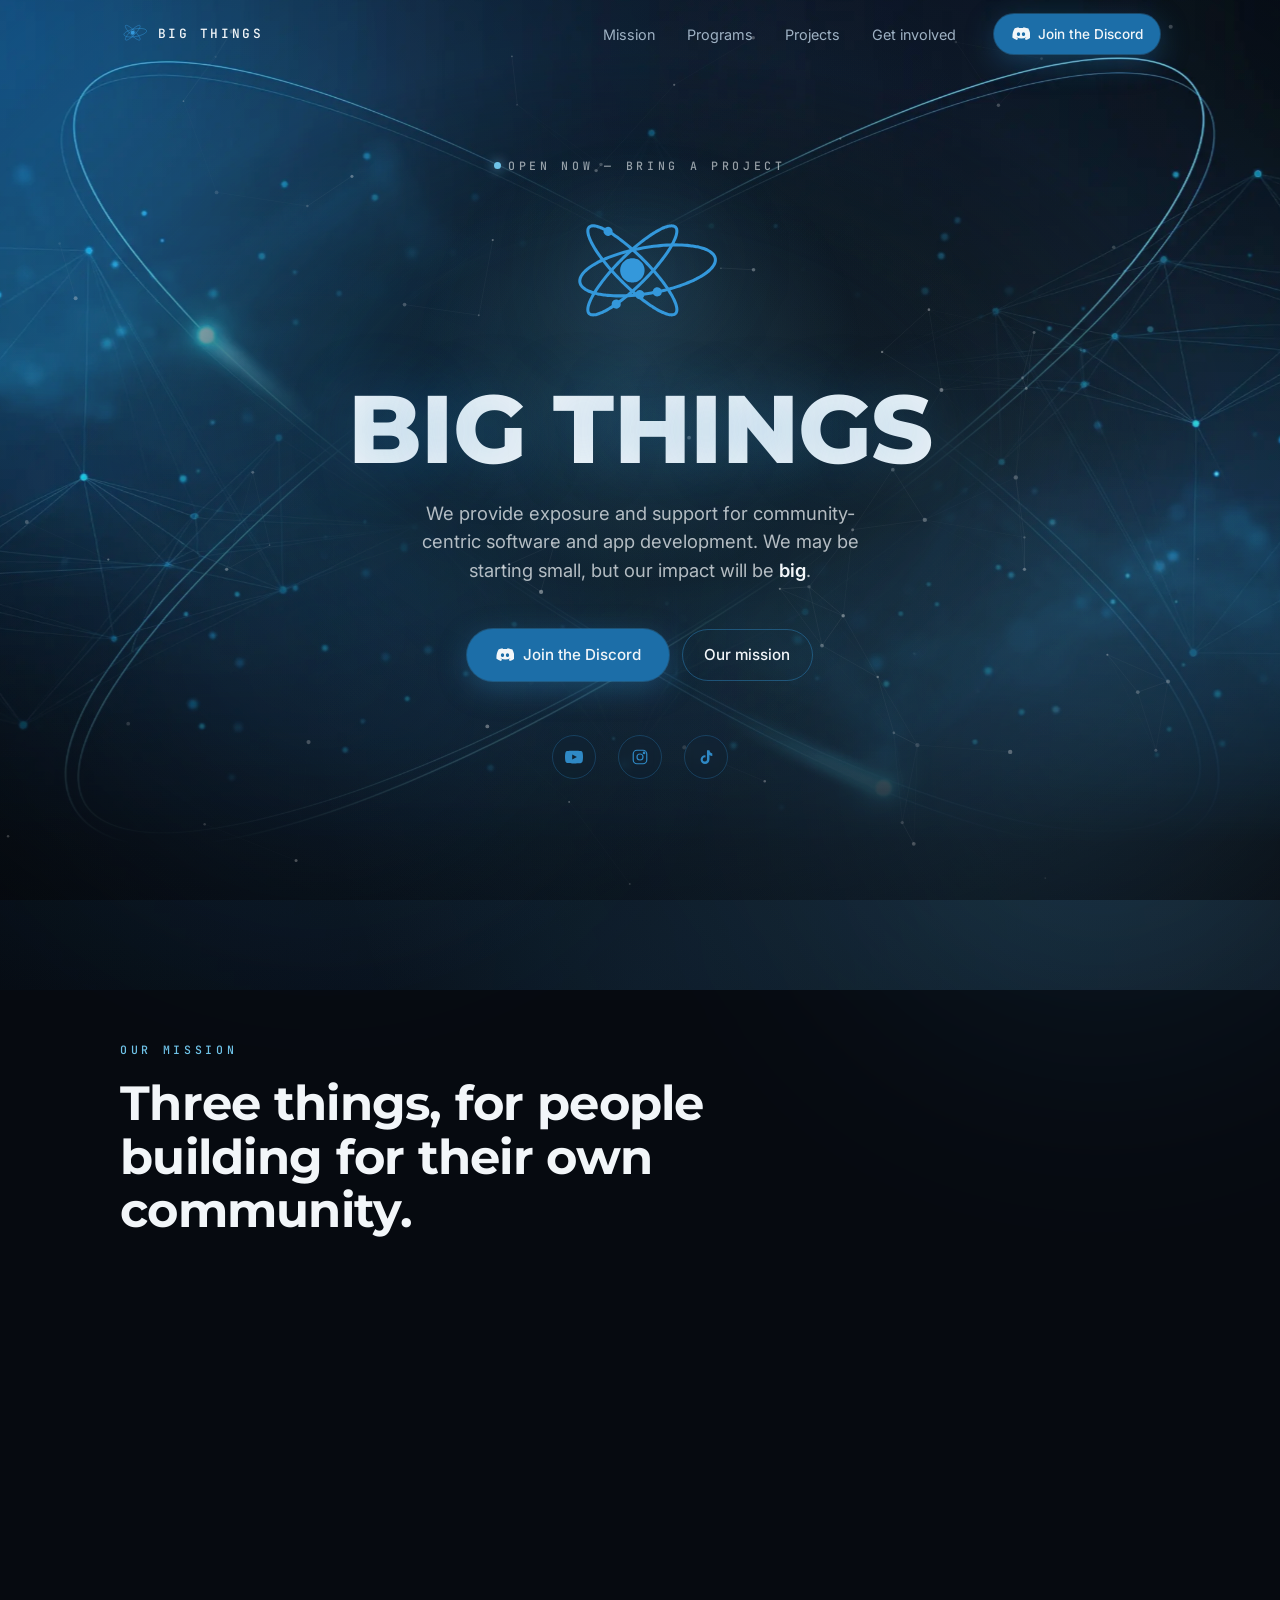
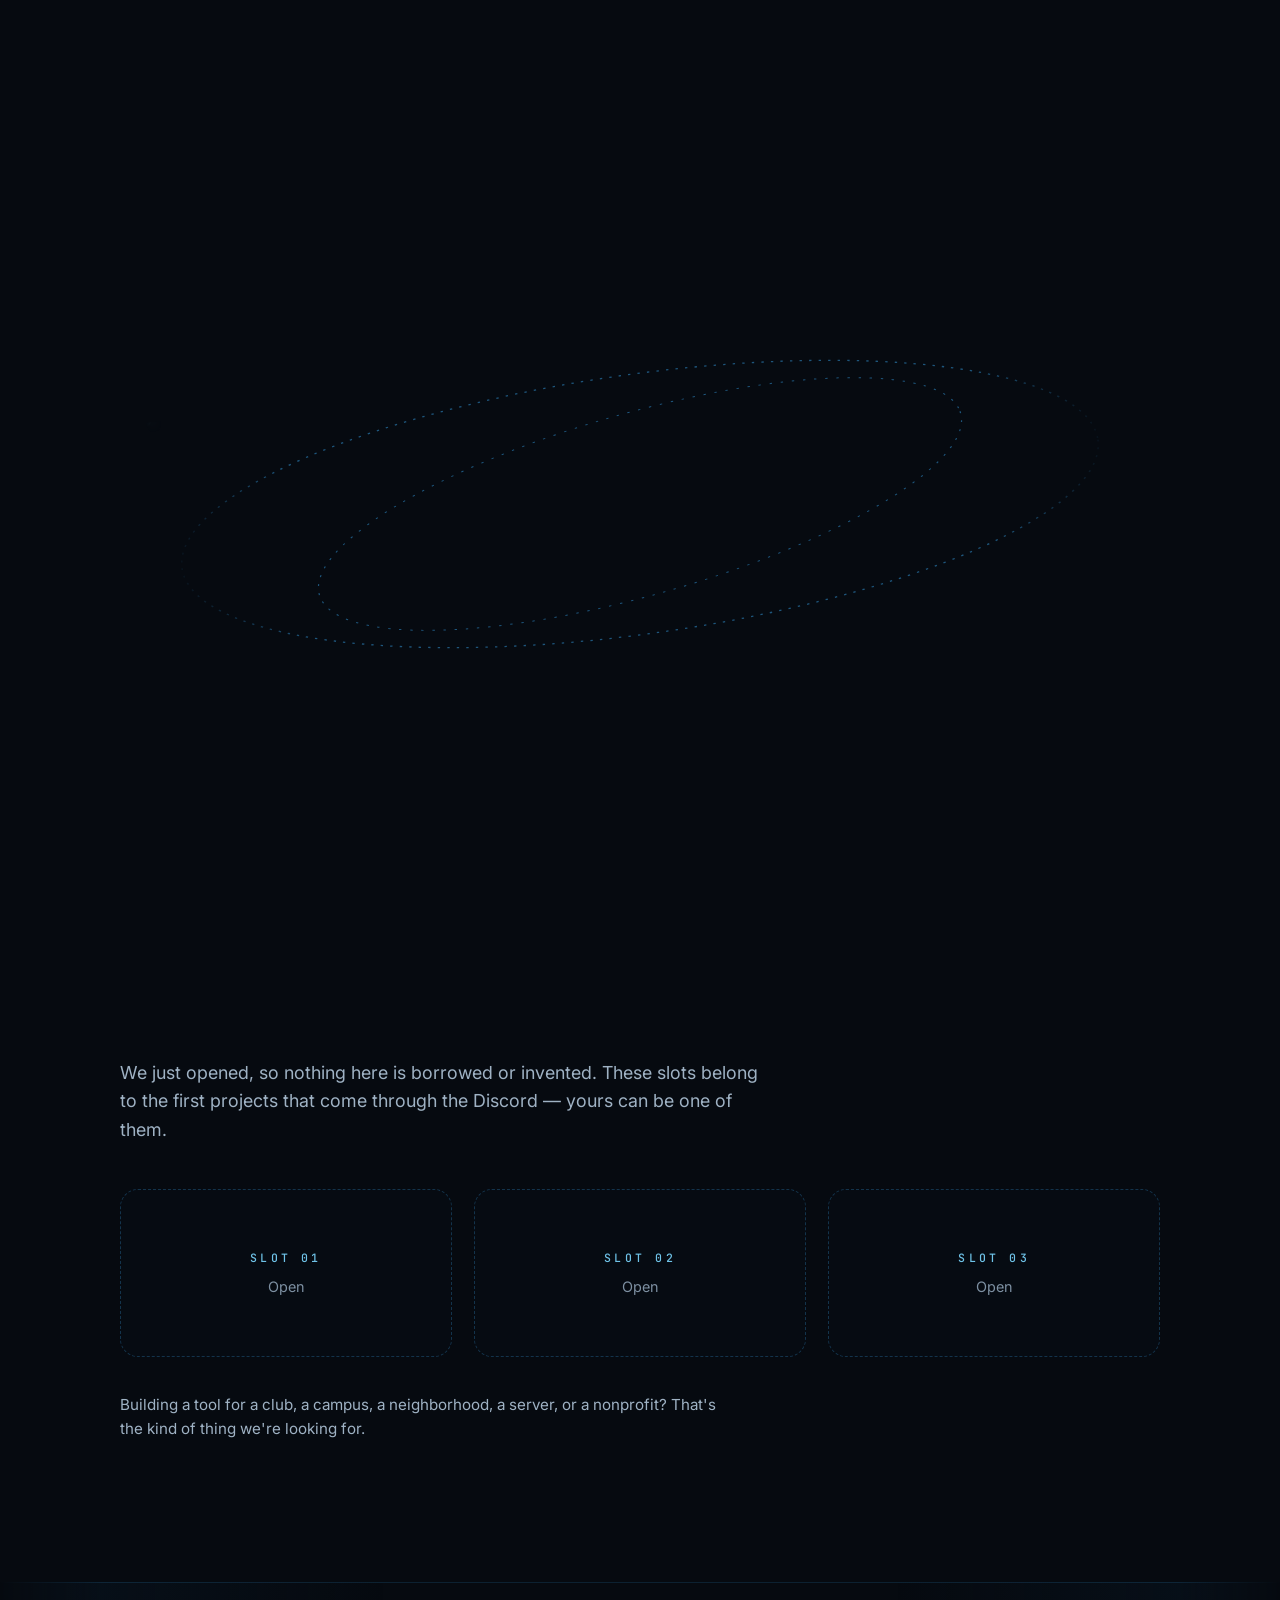
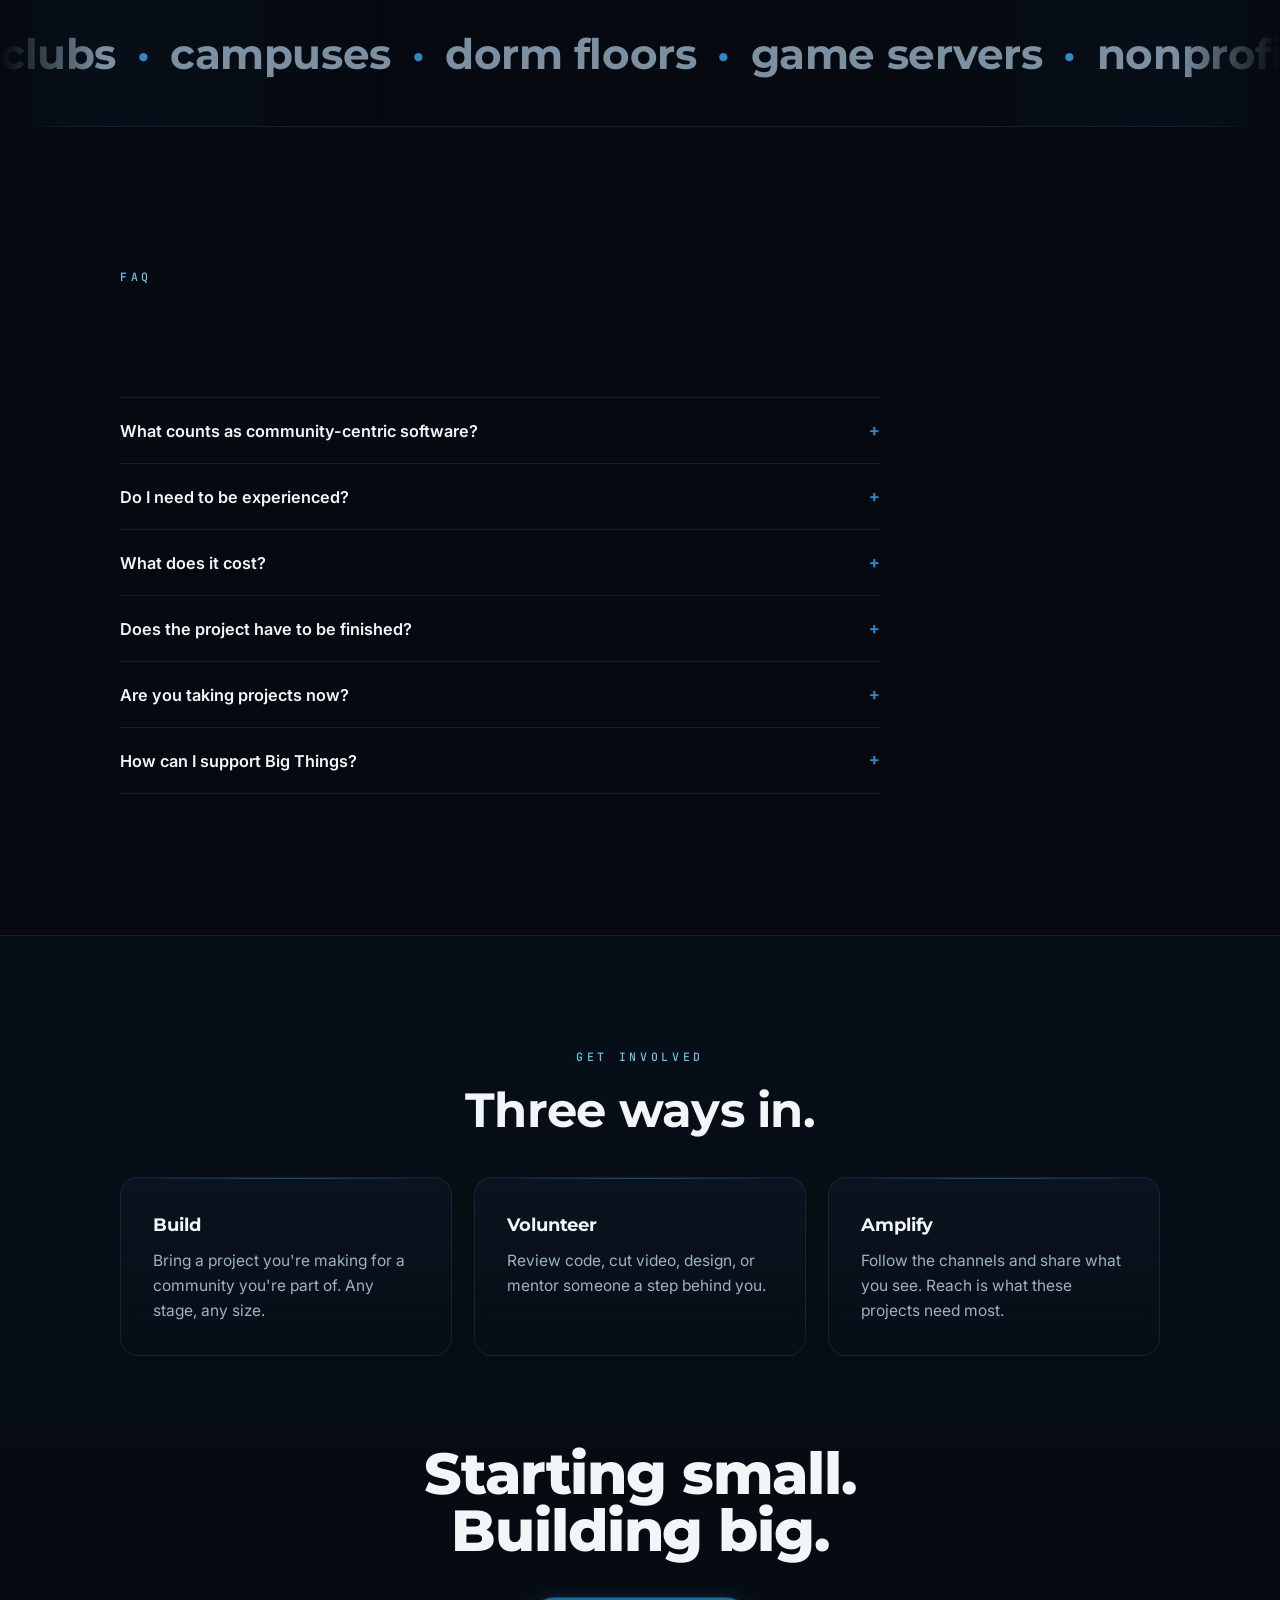
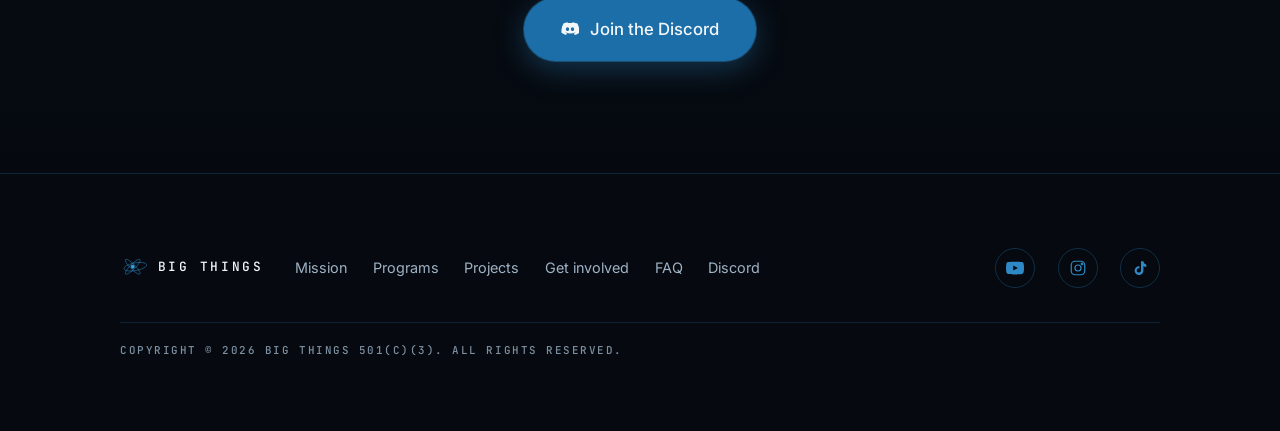
==== index.html @ 03398e72 "Preload the hero plate It is the hero's largest paint and was only discovered once the stylesheet ha" ====
<!DOCTYPE html>
<html lang="en">
<head>
  <meta charset="UTF-8">
  <meta name="viewport" content="width=device-width, initial-scale=1.0">
  <title>Big Things — exposure and support for community-centric software</title>
  <meta name="description" content="Big Things is a nonprofit giving community-centric software and app development the exposure and support it needs. Bring a project, volunteer, or amplify one.">
  <link rel="canonical" href="https://www.bigthingssoftware.org/">
  <meta name="theme-color" content="#060a10">

  <meta property="og:type" content="website">
  <meta property="og:site_name" content="Big Things">
  <meta property="og:url" content="https://www.bigthingssoftware.org/">
  <meta property="og:title" content="Big Things — now open">
  <meta property="og:description" content="Exposure and support for community-centric software and app development. Starting small. Building big.">
  <meta property="og:image" content="https://www.bigthingssoftware.org/images/og.jpg">
  <meta property="og:image:type" content="image/jpeg">
  <meta property="og:image:width" content="1200">
  <meta property="og:image:height" content="630">
  <meta property="og:image:alt" content="Big Things — now open">
  <meta name="twitter:card" content="summary_large_image">
  <meta name="twitter:title" content="Big Things — now open">
  <meta name="twitter:description" content="Exposure and support for community-centric software and app development. Starting small. Building big.">
  <meta name="twitter:image" content="https://www.bigthingssoftware.org/images/og.jpg">

  <link rel="icon" href="images/favicon.svg" type="image/svg+xml">
  <link rel="apple-touch-icon" href="images/apple-touch-icon.png"><!-- iOS ignores SVG here -->
  <link rel="manifest" href="site.webmanifest">

  <!-- the plate is the largest paint in the hero; start it with the stylesheet -->
  <link rel="preload" as="image" href="images/hero-plate.webp" type="image/webp" fetchpriority="high">

  <link rel="preconnect" href="https://fonts.googleapis.com">
  <link rel="preconnect" href="https://fonts.gstatic.com" crossorigin>
  <link href="https://fonts.googleapis.com/css2?family=Montserrat:wght@600;700;800&family=Inter:wght@400;500;600&family=JetBrains+Mono:wght@500&display=swap" rel="stylesheet">
  <link rel="stylesheet" href="styles.css">

  <!-- reveals and the scroll choreography start hidden and are released by
       app.js, so without JS the page has to be handed its resting state -->
  <noscript><style>
    .reveal { opacity: 1 !important; transform: none !important; }
    .card, .step, .slot, .faq details { opacity: 1 !important; transform: none !important; }
    #orbit-draw { stroke-dashoffset: 0; }
  </style></noscript>

  <script type="application/ld+json">
  {
    "@context": "https://schema.org",
    "@type": "NGO",
    "name": "Big Things",
    "url": "https://www.bigthingssoftware.org/",
    "logo": "https://www.bigthingssoftware.org/images/animated-logo.svg",
    "description": "Big Things provides exposure and support for community-centric software and app development.",
    "sameAs": [
      "https://discord.gg/8FXs9WhC8t",
      "https://www.youtube.com/@bigthingssoftware",
      "https://www.instagram.com/bigthingssoftware",
      "https://www.tiktok.com/@bigthingssoftware"
    ]
  }
  </script>
</head>
<body>

<a class="skip" href="#main">Skip to content</a>

<!-- ambient layers: drift wash, three breathing orbs, constellation, vignette -->
<div class="bg-drift" aria-hidden="true"></div>
<div class="orb orb-1" aria-hidden="true"></div>
<div class="orb orb-2" aria-hidden="true"></div>
<div class="orb orb-3" aria-hidden="true"></div>
<canvas class="constellation" id="constellation" aria-hidden="true"></canvas>
<div class="vignette" aria-hidden="true"></div>

<header class="nav" id="nav">
  <div class="nav-inner">
    <a class="brand" href="#top">
      <img class="brand-mark" src="images/logo-static.svg" alt="" width="28" height="28">
      <span class="brand-word">Big Things</span>
    </a>
    <nav class="nav-links" aria-label="Sections">
      <a href="#mission">Mission</a>
      <a href="#programs">Programs</a>
      <a href="#projects">Projects</a>
      <a href="#involved">Get involved</a>
    </nav>
    <a class="btn btn-sm" href="https://discord.gg/8FXs9WhC8t" target="_blank" rel="noopener">
      <svg class="ico" viewBox="0 0 24 24" fill="currentColor" aria-hidden="true"><path d="M20.32 4.37a19.8 19.8 0 0 0-4.9-1.52.07.07 0 0 0-.08.04c-.21.38-.45.87-.61 1.26a18.3 18.3 0 0 0-5.46 0 12.6 12.6 0 0 0-.62-1.26.08.08 0 0 0-.08-.04 19.7 19.7 0 0 0-4.9 1.52.07.07 0 0 0-.03.03C1.02 8.7.32 12.88.66 17.02a.08.08 0 0 0 .03.06 19.9 19.9 0 0 0 5.99 3.03.08.08 0 0 0 .08-.03c.46-.63.87-1.3 1.23-2a.08.08 0 0 0-.04-.11 13.1 13.1 0 0 1-1.87-.9.08.08 0 0 1 0-.13c.13-.1.25-.2.37-.3a.07.07 0 0 1 .08 0c3.93 1.8 8.18 1.8 12.06 0a.07.07 0 0 1 .08.01c.12.1.24.2.37.3a.08.08 0 0 1-.01.13c-.6.35-1.22.65-1.87.9a.08.08 0 0 0-.04.11c.37.7.78 1.36 1.23 2a.08.08 0 0 0 .08.03 19.8 19.8 0 0 0 6-3.03.08.08 0 0 0 .03-.06c.4-4.8-.67-8.95-2.82-12.62a.06.06 0 0 0-.03-.03ZM8.68 14.6c-1.18 0-2.15-1.09-2.15-2.42 0-1.34.95-2.43 2.15-2.43 1.21 0 2.17 1.1 2.15 2.43 0 1.33-.95 2.42-2.15 2.42Zm6.65 0c-1.18 0-2.15-1.09-2.15-2.42 0-1.34.95-2.43 2.15-2.43 1.21 0 2.17 1.1 2.15 2.43 0 1.33-.94 2.42-2.15 2.42Z"/></svg>
      Join the Discord
    </a>
  </div>
</header>

<main id="main" tabindex="-1">

  <!-- HERO -->
  <section class="hero" id="top" data-scroll>
    <p class="eyebrow hero-a"><span class="dot" aria-hidden="true"></span>Open now — bring a project</p>

    <picture>
      <source media="(prefers-reduced-motion: reduce)" srcset="images/logo-static.svg">
      <img class="hero-logo hero-b" src="images/animated-logo.svg" alt="" width="168" height="168">
    </picture>

    <h1 class="hero-title hero-c">BIG THINGS</h1>

    <p class="hero-lede hero-d">
      We provide exposure and support for community-centric software and app development.
      We may be starting small, but our impact will be <b>big</b>.
    </p>

    <div class="hero-cta hero-e">
      <a class="btn" href="https://discord.gg/8FXs9WhC8t" target="_blank" rel="noopener">
        <svg class="ico" viewBox="0 0 24 24" fill="currentColor" aria-hidden="true"><path d="M20.32 4.37a19.8 19.8 0 0 0-4.9-1.52.07.07 0 0 0-.08.04c-.21.38-.45.87-.61 1.26a18.3 18.3 0 0 0-5.46 0 12.6 12.6 0 0 0-.62-1.26.08.08 0 0 0-.08-.04 19.7 19.7 0 0 0-4.9 1.52.07.07 0 0 0-.03.03C1.02 8.7.32 12.88.66 17.02a.08.08 0 0 0 .03.06 19.9 19.9 0 0 0 5.99 3.03.08.08 0 0 0 .08-.03c.46-.63.87-1.3 1.23-2a.08.08 0 0 0-.04-.11 13.1 13.1 0 0 1-1.87-.9.08.08 0 0 1 0-.13c.13-.1.25-.2.37-.3a.07.07 0 0 1 .08 0c3.93 1.8 8.18 1.8 12.06 0a.07.07 0 0 1 .08.01c.12.1.24.2.37.3a.08.08 0 0 1-.01.13c-.6.35-1.22.65-1.87.9a.08.08 0 0 0-.04.11c.37.7.78 1.36 1.23 2a.08.08 0 0 0 .08.03 19.8 19.8 0 0 0 6-3.03.08.08 0 0 0 .03-.06c.4-4.8-.67-8.95-2.82-12.62a.06.06 0 0 0-.03-.03ZM8.68 14.6c-1.18 0-2.15-1.09-2.15-2.42 0-1.34.95-2.43 2.15-2.43 1.21 0 2.17 1.1 2.15 2.43 0 1.33-.95 2.42-2.15 2.42Zm6.65 0c-1.18 0-2.15-1.09-2.15-2.42 0-1.34.95-2.43 2.15-2.43 1.21 0 2.17 1.1 2.15 2.43 0 1.33-.94 2.42-2.15 2.42Z"/></svg>
        Join the Discord
      </a>
      <a class="btn-ghost" href="#mission">Our mission</a>
    </div>

    <ul class="socials hero-f">
      <li><a href="https://www.youtube.com/@bigthingssoftware" target="_blank" rel="noopener" aria-label="YouTube">
        <svg class="ico" viewBox="0 0 24 24" fill="currentColor" aria-hidden="true"><path d="M23.5 6.19a3.02 3.02 0 0 0-2.12-2.14C19.5 3.5 12 3.5 12 3.5s-7.5 0-9.38.55A3.02 3.02 0 0 0 .5 6.19 31.6 31.6 0 0 0 0 12a31.6 31.6 0 0 0 .5 5.81 3.02 3.02 0 0 0 2.12 2.14C4.5 20.5 12 20.5 12 20.5s7.5 0 9.38-.55a3.02 3.02 0 0 0 2.12-2.14A31.6 31.6 0 0 0 24 12a31.6 31.6 0 0 0-.5-5.81ZM9.6 15.4V8.6l6.3 3.4-6.3 3.4Z"/></svg>
      </a></li>
      <li><a href="https://www.instagram.com/bigthingssoftware" target="_blank" rel="noopener" aria-label="Instagram">
        <svg class="ico" viewBox="0 0 24 24" fill="none" stroke="currentColor" stroke-width="1.6" aria-hidden="true"><rect x="3" y="3" width="18" height="18" rx="5"/><circle cx="12" cy="12" r="4"/><circle cx="17.4" cy="6.6" r="1"/></svg>
      </a></li>
      <li><a href="https://www.tiktok.com/@bigthingssoftware" target="_blank" rel="noopener" aria-label="TikTok">
        <svg class="ico" viewBox="0 0 24 24" fill="currentColor" aria-hidden="true"><path d="M16.6 3c.3 2.2 1.7 3.9 3.8 4.4v3.1c-1.4 0-2.7-.4-3.8-1.2v6.1a5.9 5.9 0 1 1-5.9-5.9c.2 0 .4 0 .6.02v3.1a2.8 2.8 0 1 0 2 2.7V3h3.3Z"/></svg>
      </a></li>
    </ul>
  </section>

  <!-- WHAT WE DO -->
  <section class="section" id="mission" data-scroll>
    <div class="wrap">
      <p class="eyebrow reveal">Our mission</p>
      <h2 class="h2 reveal">Three things, for people building for their own community.</h2>

      <div class="cards">
        <article class="card">
          <h3 class="card-title">Exposure</h3>
          <p>We put community projects in front of an audience. Videos, showcases, and posts across our channels — the reach a small team can't buy.</p>
        </article>
        <article class="card">
          <h3 class="card-title">Support</h3>
          <p>Feedback, code review, and help getting unstuck. The parts of shipping that are hardest to do alone.</p>
        </article>
        <article class="card">
          <h3 class="card-title">Community</h3>
          <p>A Discord of people building the same kind of thing at the same stage, in public, where asking a beginner question costs nothing.</p>
        </article>
      </div>
    </div>
  </section>

  <!-- HOW IT WORKS — orbit section, the logo's motif at page scale -->
  <section class="section orbit-section" id="programs" data-scroll>
    <div class="wrap">
      <p class="eyebrow reveal">Programs</p>
      <h2 class="h2 reveal">Bring something you're building. We do the rest.</h2>

      <div class="orbit-wrap">
      <svg class="orbit" viewBox="0 0 1200 460" preserveAspectRatio="none" aria-hidden="true" id="orbit" xmlns:xlink="http://www.w3.org/1999/xlink">
        <ellipse id="orbit-track" cx="600" cy="230" rx="580" ry="200" fill="none" stroke="#2f89c5" stroke-width="2" stroke-dasharray="3 9"/>
        <ellipse id="orbit-draw" cx="600" cy="230" rx="580" ry="200" fill="none" stroke="#6fc3e8" stroke-width="2" pathLength="100"/>
        <ellipse cx="600" cy="230" rx="420" ry="140" fill="none" stroke="#2f89c5" stroke-width="1.5" stroke-dasharray="3 11" opacity=".45" transform="rotate(-10 600 230)"/>
        <circle r="6" fill="#6fc3e8"><animateMotion dur="18s" repeatCount="indefinite" rotate="auto"><mpath href="#orbit-track" xlink:href="#orbit-track"/></animateMotion></circle>
        <circle r="4" fill="#2f89c5"><animateMotion dur="26s" begin="-9s" repeatCount="indefinite" rotate="auto"><mpath href="#orbit-track" xlink:href="#orbit-track"/></animateMotion></circle>
      </svg>

      <ol class="steps">
        <li class="step">
          <span class="step-n">01</span>
          <h3 class="card-title">Join the Discord</h3>
          <p>That's where everything happens. Say what you're working on, or lurk until you're ready.</p>
        </li>
        <li class="step">
          <span class="step-n">02</span>
          <h3 class="card-title">Share the project</h3>
          <p>The repo, the demo, the half-finished thing. Any size, any stage, as long as it's built for a community.</p>
        </li>
        <li class="step">
          <span class="step-n">03</span>
          <h3 class="card-title">We amplify it</h3>
          <p>We feature it across our channels and connect you with people who can help it go further.</p>
        </li>
      </ol>
      </div>
    </div>
  </section>

  <!-- PROJECTS -->
  <section class="section" id="projects" data-scroll>
    <div class="wrap">
      <p class="eyebrow reveal">Projects</p>
      <h2 class="h2 reveal">The showcase is empty on purpose.</h2>
      <p class="lede reveal">We just opened, so nothing here is borrowed or invented. These slots belong to the first projects that come through the Discord — yours can be one of them.</p>

      <div class="cards">
        <article class="slot"><span class="slot-n">Slot 01</span><p>Open</p></article>
        <article class="slot"><span class="slot-n">Slot 02</span><p>Open</p></article>
        <article class="slot"><span class="slot-n">Slot 03</span><p>Open</p></article>
      </div>

      <p class="note reveal">Building a tool for a club, a campus, a neighborhood, a server, or a nonprofit? That's the kind of thing we're looking for.</p>
    </div>
  </section>

  <!-- what "community" means here, on a loop -->
  <div class="marquee" aria-hidden="true">
    <div class="marquee-track">
      <span>clubs<i>·</i>campuses<i>·</i>dorm floors<i>·</i>game servers<i>·</i>nonprofits<i>·</i>libraries<i>·</i>maker spaces<i>·</i>student orgs<i>·</i>neighborhoods<i>·</i>volunteer crews<i>·</i></span>
      <span>clubs<i>·</i>campuses<i>·</i>dorm floors<i>·</i>game servers<i>·</i>nonprofits<i>·</i>libraries<i>·</i>maker spaces<i>·</i>student orgs<i>·</i>neighborhoods<i>·</i>volunteer crews<i>·</i></span>
    </div>
  </div>

  <!-- FAQ -->
  <section class="section" id="faq" data-scroll>
    <div class="wrap">
      <p class="eyebrow reveal">FAQ</p>
      <h2 class="h2 reveal">Questions we get.</h2>

      <div class="faq reveal">
        <details>
          <summary>What counts as community-centric software?</summary>
          <p>Software built for a group of people rather than a market. A tool for a club, a campus, a neighborhood, a game server, a nonprofit. If the users know each other, it counts.</p>
        </details>
        <details>
          <summary>Do I need to be experienced?</summary>
          <p>No. First projects and first-time builders are the point. Bring the thing you're not sure is good enough yet.</p>
        </details>
        <details>
          <summary>What does it cost?</summary>
          <p>Nothing. Big Things is a nonprofit — exposure and support are free to the people we work with.</p>
        </details>
        <details>
          <summary>Does the project have to be finished?</summary>
          <p>No. Work in progress is often the more interesting story, and showing it early is how you find the people who want to help.</p>
        </details>
        <details>
          <summary>Are you taking projects now?</summary>
          <p>Yes. The Discord is open and we're taking projects — bring whatever you're working on, however far along it is.</p>
        </details>
        <details>
          <summary>How can I support Big Things?</summary>
          <p>Join the Discord, share a project, or point someone toward us who's building one. Reach is the thing we're short on, and it's free to give.</p>
        </details>
      </div>
    </div>
  </section>

  <!-- CTA -->
  <section class="cta-band" id="involved" data-scroll>
    <div class="wrap">
      <p class="eyebrow reveal">Get involved</p>
      <h2 class="h2 reveal">Three ways in.</h2>

      <div class="cards">
        <article class="card">
          <h3 class="card-title">Build</h3>
          <p>Bring a project you're making for a community you're part of. Any stage, any size.</p>
        </article>
        <article class="card">
          <h3 class="card-title">Volunteer</h3>
          <p>Review code, cut video, design, or mentor someone a step behind you.</p>
        </article>
        <article class="card">
          <h3 class="card-title">Amplify</h3>
          <p>Follow the channels and share what you see. Reach is what these projects need most.</p>
        </article>
      </div>

      <div class="cta-close reveal">
      <h2 class="cta-title">Starting small.<br>Building big.</h2>
      <a class="btn btn-lg" href="https://discord.gg/8FXs9WhC8t" target="_blank" rel="noopener">
        <svg class="ico" viewBox="0 0 24 24" fill="currentColor" aria-hidden="true"><path d="M20.32 4.37a19.8 19.8 0 0 0-4.9-1.52.07.07 0 0 0-.08.04c-.21.38-.45.87-.61 1.26a18.3 18.3 0 0 0-5.46 0 12.6 12.6 0 0 0-.62-1.26.08.08 0 0 0-.08-.04 19.7 19.7 0 0 0-4.9 1.52.07.07 0 0 0-.03.03C1.02 8.7.32 12.88.66 17.02a.08.08 0 0 0 .03.06 19.9 19.9 0 0 0 5.99 3.03.08.08 0 0 0 .08-.03c.46-.63.87-1.3 1.23-2a.08.08 0 0 0-.04-.11 13.1 13.1 0 0 1-1.87-.9.08.08 0 0 1 0-.13c.13-.1.25-.2.37-.3a.07.07 0 0 1 .08 0c3.93 1.8 8.18 1.8 12.06 0a.07.07 0 0 1 .08.01c.12.1.24.2.37.3a.08.08 0 0 1-.01.13c-.6.35-1.22.65-1.87.9a.08.08 0 0 0-.04.11c.37.7.78 1.36 1.23 2a.08.08 0 0 0 .08.03 19.8 19.8 0 0 0 6-3.03.08.08 0 0 0 .03-.06c.4-4.8-.67-8.95-2.82-12.62a.06.06 0 0 0-.03-.03ZM8.68 14.6c-1.18 0-2.15-1.09-2.15-2.42 0-1.34.95-2.43 2.15-2.43 1.21 0 2.17 1.1 2.15 2.43 0 1.33-.95 2.42-2.15 2.42Zm6.65 0c-1.18 0-2.15-1.09-2.15-2.42 0-1.34.95-2.43 2.15-2.43 1.21 0 2.17 1.1 2.15 2.43 0 1.33-.94 2.42-2.15 2.42Z"/></svg>
        Join the Discord
      </a>
      </div>
    </div>
  </section>

</main>

<footer class="footer">
  <div class="wrap footer-inner">
    <a class="brand" href="#top">
      <img class="brand-mark" src="images/logo-static.svg" alt="" width="24" height="24">
      <span class="brand-word">Big Things</span>
    </a>

    <nav class="footer-links" aria-label="Footer">
      <a href="#mission">Mission</a>
      <a href="#programs">Programs</a>
      <a href="#projects">Projects</a>
      <a href="#involved">Get involved</a>
      <a href="#faq">FAQ</a>
      <a href="https://discord.gg/8FXs9WhC8t" target="_blank" rel="noopener">Discord</a>
    </nav>

    <ul class="socials socials-sm">
      <li><a href="https://www.youtube.com/@bigthingssoftware" target="_blank" rel="noopener" aria-label="YouTube">
        <svg class="ico" viewBox="0 0 24 24" fill="currentColor" aria-hidden="true"><path d="M23.5 6.19a3.02 3.02 0 0 0-2.12-2.14C19.5 3.5 12 3.5 12 3.5s-7.5 0-9.38.55A3.02 3.02 0 0 0 .5 6.19 31.6 31.6 0 0 0 0 12a31.6 31.6 0 0 0 .5 5.81 3.02 3.02 0 0 0 2.12 2.14C4.5 20.5 12 20.5 12 20.5s7.5 0 9.38-.55a3.02 3.02 0 0 0 2.12-2.14A31.6 31.6 0 0 0 24 12a31.6 31.6 0 0 0-.5-5.81ZM9.6 15.4V8.6l6.3 3.4-6.3 3.4Z"/></svg>
      </a></li>
      <li><a href="https://www.instagram.com/bigthingssoftware" target="_blank" rel="noopener" aria-label="Instagram">
        <svg class="ico" viewBox="0 0 24 24" fill="none" stroke="currentColor" stroke-width="1.6" aria-hidden="true"><rect x="3" y="3" width="18" height="18" rx="5"/><circle cx="12" cy="12" r="4"/><circle cx="17.4" cy="6.6" r="1"/></svg>
      </a></li>
      <li><a href="https://www.tiktok.com/@bigthingssoftware" target="_blank" rel="noopener" aria-label="TikTok">
        <svg class="ico" viewBox="0 0 24 24" fill="currentColor" aria-hidden="true"><path d="M16.6 3c.3 2.2 1.7 3.9 3.8 4.4v3.1c-1.4 0-2.7-.4-3.8-1.2v6.1a5.9 5.9 0 1 1-5.9-5.9c.2 0 .4 0 .6.02v3.1a2.8 2.8 0 1 0 2 2.7V3h3.3Z"/></svg>
      </a></li>
    </ul>

    <p class="legal">Copyright &copy; 2026 Big Things 501(c)(3). All Rights Reserved.</p>
  </div>
</footer>

<script src="app.js" defer></script>
</body>
</html>
---- styles.css ----
/* reenvision
   Palette and motion carried over from the original page; everything else rebuilt. */

:root {
  --ink:        #060a10;   /* original `black`  */
  --ink-2:      #091826;   /* original `blue`   */
  --panel:      #0b1420;
  --brand:      #2f89c5;   /* original `btblue` */
  --brand-hi:   #6fc3e8;
  --brand-deep: #1c6ea8;   /* button fill: 5.4:1 with white text */
  --paper:      #f2f6f9;   /* original `white`  */
  --muted:      #9fb2c4;   /* 9.1:1 on --ink    */
  --muted-2:    #7d90a2;   /* 6.0:1 on --ink    */
  --line:       rgba(47,137,197,.18);
  --line-hi:    rgba(47,137,197,.45);

  --sans: Inter, ui-sans-serif, system-ui, sans-serif;
  --display: Montserrat, var(--sans);
  --mono: "JetBrains Mono", ui-monospace, SFMono-Regular, monospace;

  --pad: clamp(1.25rem, 5vw, 2.5rem);
  --section-y: clamp(5rem, 11vw, 9rem);
  --ease: cubic-bezier(.2,.7,.2,1);
}

* { box-sizing: border-box; }

html { scroll-behavior: smooth; scroll-padding-top: 5.5rem; }

body {
  margin: 0;
  background: var(--ink);
  color: var(--paper);
  font-family: var(--sans);
  font-size: 1rem;
  line-height: 1.6;
  -webkit-font-smoothing: antialiased;
  overflow-x: hidden;
}

img, svg { max-width: 100%; }

a { color: var(--brand-hi); }

:focus-visible {
  outline: 2px solid var(--brand-hi);
  outline-offset: 3px;
  border-radius: 4px;
}

.skip {
  position: absolute; left: 50%; top: 0; transform: translate(-50%,-120%);
  z-index: 100; padding: .7rem 1.2rem; border-radius: 0 0 10px 10px;
  background: var(--brand-deep); color: var(--paper);
  font-size: .9rem; text-decoration: none;
}
.skip:focus { transform: translate(-50%,0); }

/* ---------- ambient background ---------- */

.bg-drift {
  position: fixed; inset: -10%; z-index: -4;
  background:
    radial-gradient(circle at 20% 30%, rgba(47,137,197,.22), transparent 55%),
    radial-gradient(circle at 80% 70%, rgba(111,195,232,.16), transparent 55%),
    radial-gradient(circle at 50% 100%, rgba(30,78,122,.18), transparent 60%);
  animation: drift 26s ease-in-out infinite alternate;
}

.orb {
  position: fixed; z-index: -3; border-radius: 50%;
  background: color-mix(in srgb, var(--ink-2) 60%, transparent);
  filter: blur(80px);
  mix-blend-mode: screen;
  will-change: transform;
}
.orb-1 { top: -8vw; left: -8vw; width: 70vw; height: 70vw; animation: breathe1 16s ease-in-out infinite; }
.orb-2 { bottom: -10vw; right: -6vw; width: 64vw; height: 64vw; animation: breathe2 19s ease-in-out infinite; }
.orb-3 { bottom: 4vw; left: 8vw; width: 56vw; height: 56vw; animation: breathe3 22s ease-in-out infinite; }

.constellation { position: fixed; inset: 0; z-index: -2; width: 100%; height: 100%; }

.vignette {
  position: fixed; inset: 0; z-index: -1; pointer-events: none;
  background: radial-gradient(ellipse at center, transparent 35%, rgba(5,5,8,.55) 100%);
}

@media (min-width: 768px) {
  .orb { filter: blur(120px); }
  .orb-1 { width: 46vw; height: 46vw; }
  .orb-2 { width: 40vw; height: 40vw; }
  .orb-3 { width: 34vw; height: 34vw; }
}

@keyframes drift {
  0%,100% { filter: hue-rotate(0deg); transform: scale(1) translate(0,0); }
  50%     { filter: hue-rotate(8deg); transform: scale(1.05) translate(2%,1%); }
}
@keyframes breathe1 { 0%,100% { transform: translate(0,0) scale(1); } 50% { transform: translate(6vw,4vw) scale(1.25); } }
@keyframes breathe2 { 0%,100% { transform: translate(0,0) scale(1); } 50% { transform: translate(-5vw,-6vw) scale(1.2); } }
@keyframes breathe3 { 0%,100% { transform: translate(0,0) scale(1); } 50% { transform: translate(4vw,-3vw) scale(1.3); } }
@keyframes blinkDot { 0%,100% { opacity: 1; } 50% { opacity: .25; } }
@keyframes fadeUp   { from { opacity: 0; transform: translateY(16px); } to { opacity: 1; transform: none; } }

/* ---------- shared ---------- */

.wrap { width: 100%; max-width: 1120px; margin-inline: auto; padding-inline: var(--pad); }
.wrap-narrow { max-width: 760px; }

.section { position: relative; padding-block: var(--section-y); }

.eyebrow {
  margin: 0 0 clamp(.9rem, 2vw, 1.2rem);
  font-family: var(--mono); font-size: .72rem; font-weight: 500;
  letter-spacing: .32em; text-transform: uppercase; color: var(--brand-hi);
  display: flex; align-items: center; gap: .6em;
}

/* the section label draws its own rule as the section arrives */
.section .wrap > .eyebrow::after {
  content: ""; flex: 1; height: 1px; max-width: 220px;
  background: linear-gradient(90deg, var(--line-hi), transparent);
  transform: scaleX(var(--p, 1)); transform-origin: 0 50%;
}

.dot {
  width: 7px; height: 7px; border-radius: 50%;
  background: var(--brand-hi);
  box-shadow: 0 0 12px var(--brand-hi);
  animation: blinkDot 2.4s ease-in-out infinite;
}

.h2 {
  margin: 0 0 clamp(1.6rem, 3vw, 2.4rem);
  font-family: var(--display); font-weight: 700;
  font-size: clamp(1.9rem, 4.2vw, 3rem);
  line-height: 1.05; letter-spacing: -.015em;
  max-width: 18ch;
}

.lede {
  margin: -1rem 0 clamp(2rem, 4vw, 2.8rem);
  max-width: 58ch; color: var(--muted);
  font-size: clamp(1rem, 1.5vw, 1.12rem);
}

.note {
  margin: clamp(1.6rem, 3vw, 2.2rem) 0 0;
  max-width: 62ch; color: var(--muted);
  font-size: .95rem;
}

.ico { width: 18px; height: 18px; flex-shrink: 0; }

/* ---------- buttons ---------- */

.btn {
  display: inline-flex; align-items: center; gap: .6em;
  padding: .85em 1.8em; border-radius: 999px;
  border: 1px solid transparent; /* match .btn-ghost's box so they line up */
  background: var(--brand-deep); color: var(--paper);
  font-family: var(--sans); font-size: .95rem; font-weight: 500;
  text-decoration: none; white-space: nowrap;
  box-shadow: 0 0 0 1px rgba(47,137,197,.4), 0 8px 30px rgba(47,137,197,.35);
  transition: transform .3s var(--ease), box-shadow .3s var(--ease), background-color .3s var(--ease);
}
/* no fill change on hover: --brand under white text is 3.5:1, the lift and the
   glow already carry the affordance */
.btn:hover {
  transform: translateY(-2px);
  box-shadow: 0 0 0 1px rgba(47,137,197,.6), 0 12px 40px rgba(47,137,197,.5);
}
.btn-sm { padding: .6em 1.2em; font-size: .85rem; }
.btn-lg { padding: 1em 2.2em; font-size: 1.05rem; }

.btn-ghost {
  display: inline-flex; align-items: center; gap: .5em;
  padding: .85em 1.4em; border-radius: 999px;
  color: var(--paper); text-decoration: none;
  font-size: .95rem; font-weight: 500;
  border: 1px solid var(--line-hi);
  transition: transform .3s var(--ease), border-color .3s var(--ease), background-color .3s var(--ease);
}
.btn-ghost:hover { transform: translateY(-2px); border-color: var(--brand); background: rgba(47,137,197,.1); }

/* ---------- nav ---------- */

.nav {
  position: fixed; top: 0; left: 0; right: 0; z-index: 50;
  border-bottom: 1px solid transparent;
  transition: background-color .3s var(--ease), border-color .3s var(--ease);
}
.nav.scrolled {
  background: rgba(6,10,16,.72);
  backdrop-filter: blur(14px);
  border-bottom-color: var(--line);
}
.nav-inner {
  max-width: 1120px; margin-inline: auto; padding: .9rem var(--pad);
  display: flex; align-items: center; gap: clamp(1rem, 3vw, 2.5rem);
}

.brand { display: inline-flex; align-items: center; gap: .6rem; text-decoration: none; color: var(--paper); }
.nav .brand { margin-right: auto; }
.brand-mark { width: 28px; height: 28px; }
.brand-word {
  font-family: var(--mono); font-size: .8rem; font-weight: 500;
  letter-spacing: .2em; text-transform: uppercase;
}

.nav-links { display: none; gap: clamp(1.2rem, 2.5vw, 2rem); }
.nav-links a {
  color: var(--muted); text-decoration: none; font-size: .9rem;
  transition: color .25s var(--ease);
}
.nav-links a:hover { color: var(--paper); }
.nav-links a { position: relative; }
.nav-links a::after {
  content: ""; position: absolute; left: 0; right: 0; bottom: -5px; height: 1px;
  background: var(--brand-hi);
  transform: scaleX(0); transform-origin: 0 50%;
  transition: transform .35s var(--ease);
}
.nav-links a:hover::after, .nav-links a:focus-visible::after { transform: scaleX(1); }

@media (min-width: 720px) { .nav-links { display: flex; } }
@media (max-width: 520px) { .nav .btn { font-size: .8rem; } }

/* ---------- hero ---------- */

/* generated orbit plate, masked out of the middle so the copy still sits on
   near-black and the measured contrast holds */
.hero::before {
  content: ""; position: absolute; inset: 0; z-index: 0;
  background: url("images/hero-plate.webp") center / cover no-repeat;
  opacity: .9;
  mix-blend-mode: screen; /* black stays black, so only the orbits and dust show */
  -webkit-mask-image: radial-gradient(ellipse 52% 46% at 50% 46%, transparent 40%, #000 84%),
                      linear-gradient(180deg, #000 55%, transparent 92%);
          mask-image: radial-gradient(ellipse 52% 46% at 50% 46%, transparent 40%, #000 84%),
                      linear-gradient(180deg, #000 55%, transparent 92%);
  -webkit-mask-composite: source-in; mask-composite: intersect;
  /* parallax: the plate falls slower than the copy and swells as the hero leaves */
  transform: translateY(calc(var(--q, 0) * 16vh)) scale(calc(1.04 + var(--q, 0) * .18));
}

.hero > *, .hero-logo { position: relative; z-index: 1; }

/* the hero lifts and dissolves on the way out */
.hero > *, .hero picture > .hero-logo {
  opacity: calc(1 - var(--q, 0) * 1.3);
  transform: translateY(calc(var(--q, 0) * -46px));
}

.hero {
  position: relative; overflow: hidden;
  min-height: 100svh;
  display: flex; flex-direction: column; align-items: center; justify-content: center;
  text-align: center;
  padding: clamp(7rem, 14vh, 9rem) var(--pad) clamp(4rem, 10vh, 6rem);
}
.hero .eyebrow { justify-content: center; color: rgba(242,246,249,.6); }

.hero picture { display: contents; }

.hero-logo {
  width: clamp(96px, 16vw, 168px); height: auto;
  margin-bottom: clamp(.8rem, 2vw, 1.4rem);
  filter: drop-shadow(0 0 40px rgba(47,137,197,.5));
}

.hero-title {
  position: relative;
  background: linear-gradient(100deg, var(--paper) 38%, var(--brand-hi) 50%, var(--paper) 62%) 0 0 / 300% 100% no-repeat;
  -webkit-background-clip: text; background-clip: text;
  -webkit-text-fill-color: transparent; color: transparent;
  margin: 0 0 clamp(1rem, 2.5vw, 1.6rem);
  font-family: var(--display); font-weight: 800;
  font-size: clamp(2.8rem, 9.5vw, 6rem);
  line-height: .92; letter-spacing: -.01em;
  text-shadow: 0 0 60px rgba(47,137,197,.35);
}

.hero-lede {
  margin: 0 0 clamp(2rem, 4vw, 2.8rem);
  max-width: 470px; color: rgba(242,246,249,.72);
  font-size: clamp(.98rem, 1.6vw, 1.15rem); line-height: 1.55;
}
.hero-lede b { color: var(--paper); font-weight: 600; }

.hero-cta {
  display: flex; flex-wrap: wrap; gap: .8rem; justify-content: center;
  margin-bottom: clamp(2.4rem, 5vw, 3.4rem);
}

.socials { display: flex; gap: clamp(1rem, 2.5vw, 1.4rem); list-style: none; margin: 0; padding: 0; }
.socials a {
  width: 44px; height: 44px; border-radius: 50%;
  display: inline-flex; align-items: center; justify-content: center;
  border: 1px solid rgba(47,137,197,.3); color: var(--brand);
  text-decoration: none; backdrop-filter: blur(4px);
  transition: transform .3s var(--ease), color .3s var(--ease), border-color .3s var(--ease), box-shadow .3s var(--ease);
}
.socials a:hover {
  color: var(--paper); border-color: var(--brand);
  transform: translateY(-3px); box-shadow: 0 8px 24px rgba(0,0,0,.35);
}
.socials-sm a { width: 40px; height: 40px; }

/* hero load sequence */
/* backwards, not both: once the load sequence finishes the scroll choreography
   takes the transform back over */
.hero-a, .hero-b, .hero-c, .hero-d, .hero-e, .hero-f { animation: fadeUp .9s var(--ease) backwards; }
/* the wordmark leads: eyebrow, mark, then the letters land before the copy
   arrives underneath them */
.hero-a { animation-delay: .08s; }
.hero-b { animation-delay: .22s; }
.hero-c { animation-delay: .34s; }
.hero-d { animation-delay: .95s; }
.hero-e { animation-delay: 1.1s; }
.hero-f { animation-delay: 1.25s; }

/* the wordmark catches a light sweep once the stack has settled */
.hero-title.hero-c {
  animation: fadeUp .9s var(--ease) .25s backwards, title-sweep 2.4s var(--ease) .9s backwards;
}
@keyframes title-sweep {
  from { background-position: 100% 0; }
  to   { background-position: 0 0; }
}

/* ---------- cards ---------- */

.cards {
  display: grid; gap: clamp(1rem, 2vw, 1.4rem);
  grid-template-columns: repeat(auto-fit, minmax(200px, 1fr));
}

.card {
  position: relative; overflow: hidden;
  padding: clamp(1.4rem, 2.5vw, 2rem);
  border: 1px solid var(--line); border-radius: 18px;
  background: linear-gradient(180deg, rgba(11,20,32,.9), rgba(9,15,24,.6));
  backdrop-filter: blur(6px);
  transition: transform .2s var(--ease), border-color .35s var(--ease), box-shadow .35s var(--ease);
}
.card::before {
  content: ""; position: absolute; inset: 0 0 auto; height: 1px;
  background: linear-gradient(90deg, transparent, var(--brand), transparent);
  opacity: .5;
}
.card:hover {
  border-color: var(--line-hi);
  box-shadow: 0 18px 50px rgba(0,0,0,.45);
}
.card p, .step p { margin: 0; color: var(--muted); font-size: .97rem; }

.card-title {
  margin: 0 0 .6rem;
  font-family: var(--display); font-weight: 700; font-size: 1.15rem;
  letter-spacing: -.005em; color: var(--paper);
}

/* ---------- how it works / orbit ---------- */

.orbit-section { overflow: hidden; }

/* the track is sized to the step cards, not the section, so it always reads as
   one orbit passing behind them rather than a stray rule across the heading */
.orbit-wrap { position: relative; }

.orbit {
  position: absolute; left: 50%; top: 50%;
  width: 118%; height: calc(100% + 7rem);
  transform: translate(-50%, -50%);
  z-index: 0; pointer-events: none;
  -webkit-mask-image: linear-gradient(90deg, transparent, #000 14%, #000 86%, transparent);
          mask-image: linear-gradient(90deg, transparent, #000 14%, #000 86%, transparent);
}
.orbit ellipse { opacity: .6; }
.orbit circle { filter: drop-shadow(0 0 8px rgba(111,195,232,.9)); }

.orbit-wrap .steps { position: relative; z-index: 1; }

.steps {
  display: grid; gap: clamp(1rem, 2vw, 1.4rem);
  grid-template-columns: repeat(auto-fit, minmax(200px, 1fr));
  list-style: none; margin: 0; padding: 0;
}
.step {
  padding: clamp(1.4rem, 2.5vw, 2rem);
  border: 1px solid var(--line); border-radius: 18px;
  background: linear-gradient(180deg, rgba(11,20,32,.92), rgba(9,15,24,.7));
  backdrop-filter: blur(6px);
  transition: transform .2s var(--ease), border-color .35s var(--ease);
}
.step:hover { border-color: var(--line-hi); }
.step-n {
  display: block; margin-bottom: .9rem;
  font-family: var(--mono); font-size: .72rem; font-weight: 500;
  letter-spacing: .28em; color: var(--brand-hi);
}

/* ---------- projects ---------- */

.slot {
  display: grid; place-content: center; gap: .5rem; text-align: center;
  min-height: 168px; padding: 1.5rem;
  border: 1px dashed rgba(47,137,197,.32); border-radius: 18px;
  background: rgba(9,15,24,.35);
  transition: border-color .35s var(--ease), background-color .35s var(--ease);
}
.slot:hover { border-color: var(--brand); background: rgba(47,137,197,.06); }
.slot-n {
  font-family: var(--mono); font-size: .72rem; font-weight: 500;
  letter-spacing: .28em; text-transform: uppercase; color: var(--brand-hi);
}
.slot p { margin: 0; color: var(--muted-2); font-size: .9rem; }

/* ---------- faq ---------- */

.faq { max-width: 760px; border-top: 1px solid var(--line); }

.faq details { border-bottom: 1px solid var(--line); }

.faq summary {
  display: flex; align-items: center; justify-content: space-between; gap: 1.5rem;
  padding: 1.15rem 0; cursor: pointer; list-style: none;
  font-size: 1.02rem; font-weight: 600; color: var(--paper);
  transition: color .25s var(--ease);
}
.faq summary::-webkit-details-marker { display: none; }
.faq summary::after {
  content: "+"; flex-shrink: 0;
  font-family: var(--mono); font-size: 1.1rem; color: var(--brand);
  transition: transform .3s var(--ease);
}
.faq summary:hover { color: var(--brand-hi); }
.faq details[open] summary::after { transform: rotate(45deg); }
.faq details p {
  margin: 0 0 1.3rem; max-width: 62ch;
  color: var(--muted); font-size: .97rem;
}

/* ---------- cta band ---------- */

.cta-band {
  padding-block: clamp(4.5rem, 10vw, 7rem);
  border-block: 1px solid var(--line);
  background: linear-gradient(180deg, rgba(9,24,38,.4), transparent);
  text-align: center;
}
.cta-band .eyebrow { justify-content: center; }
.cta-band .h2 { margin-inline: auto; }
.cta-band .cards { text-align: left; }
.cta-close { padding-top: clamp(3.5rem, 7vw, 5.5rem); }

.cta-title {
  margin: 0 0 clamp(1.8rem, 3.5vw, 2.4rem);
  font-family: var(--display); font-weight: 800;
  font-size: clamp(2.1rem, 6vw, 3.6rem);
  line-height: 1; letter-spacing: -.02em;
}

/* ---------- footer ---------- */

.footer { padding-block: clamp(3rem, 6vw, 4.5rem); }
.footer-inner {
  display: flex; flex-wrap: wrap; align-items: center;
  gap: clamp(1.2rem, 3vw, 2rem);
}
.footer-links {
  display: flex; flex-wrap: wrap; gap: clamp(.9rem, 2vw, 1.6rem);
}
.footer-links a {
  display: inline-flex; align-items: center; min-height: 44px;
  color: var(--muted); text-decoration: none; font-size: .9rem;
  transition: color .25s var(--ease);
}
.footer-links a:hover { color: var(--paper); }
.footer .socials { margin-left: auto; }

@media (max-width: 700px) {
  .footer-inner { flex-direction: column; align-items: flex-start; }
  .footer .socials { margin-left: 0; }
}
.legal {
  flex-basis: 100%; margin: 0; padding-top: 1.2rem;
  border-top: 1px solid var(--line);
  font-family: var(--mono); font-size: .68rem; font-weight: 500;
  letter-spacing: .14em; text-transform: uppercase; color: var(--muted-2);
}

/* ---------- scroll reveal ---------- */

.reveal {
  opacity: 0; transform: translateY(18px);
  transition: opacity .8s var(--ease), transform .8s var(--ease);
}
.reveal.in { opacity: 1; transform: none; }

/* ---- split type ----
   Headings are rebuilt as lines inside overflow-hidden masks, so each line
   climbs out from under the one above it. The h1 is rebuilt per character. */
.h2.is-split { opacity: 1; transform: none; }
.h2 .line { display: block; overflow: hidden; padding-bottom: .06em; }
.h2 .line-i {
  display: block;
  transform: translateY(110%);
  transition: transform .95s var(--ease);
  transition-delay: calc(var(--i) * .09s);
}
.h2.is-split.in .line-i { transform: none; }

/* once the characters carry the entry, the block-level fade is redundant —
   the wordmark keeps only its light sweep */
.hero-title.is-split {
  perspective: 800px;
  animation: title-sweep 2.4s var(--ease) 1.5s backwards;
}
.hero-title .char {
  display: inline-block;
  transform-origin: 50% 100%;
  animation: char-in 1s var(--ease) backwards;
  animation-delay: calc(.45s + var(--i) * .045s);
}
@keyframes char-in {
  from { opacity: 0; transform: translateY(.55em) rotateX(-78deg) scale(.92); filter: blur(6px); }
  to   { opacity: 1; transform: none; filter: none; }
}

/* Cards, steps and slots are staggered off their section's entry progress, so
   they rise at three different rates instead of on three fixed timers. --lift is
   hover, --mx/--my are the pointer tilt, both set alongside the same transform. */
.card, .step, .slot {
  opacity: clamp(0, calc(var(--p, 1) * 1.9 - .45), 1);
  --rise: calc((1 - var(--p, 1)) * 40px);
}
.cards > :nth-child(2), .steps > :nth-child(2) { --rise: calc((1 - var(--p, 1)) * 64px); }
.cards > :nth-child(3), .steps > :nth-child(3) { --rise: calc((1 - var(--p, 1)) * 88px); }

.card, .step {
  transform: perspective(900px)
             rotateX(calc(var(--my, 0) * -3deg))
             rotateY(calc(var(--mx, 0) * 3deg))
             translateY(calc(var(--lift, 0px) + var(--rise, 0px)));
}
.slot { transform: translateY(var(--rise, 0px)); }
.card:hover, .step:hover { --lift: -4px; }

/* the orbit leans and its dashes stream as the section crosses the viewport */
.orbit {
  transform: translate(-50%, -50%)
             rotate(calc((var(--p, .5) - .5) * 16deg))
             scale(calc(.92 + var(--p, .5) * .16));
}
#orbit-track { stroke-dashoffset: calc(var(--p, 0) * -320px); }

.cta-close { transform: scale(calc(.965 + var(--p, 1) * .035)); }

/* the bright ring draws itself as the section scrolls through */
#orbit-draw {
  stroke-dasharray: 100;
  stroke-dashoffset: calc(100 - var(--p, 1) * 100);
  opacity: .5;
}

/* each step lights up in turn as the orbit reaches it */
.steps > * { --act: clamp(0, calc((var(--p, 1) - .35 - var(--o, 0)) * 7), 1); }
.steps > :nth-child(2) { --o: .06; }
.steps > :nth-child(3) { --o: .12; }
.step { border-color: rgba(47, 137, 197, calc(.18 + var(--act, 0) * .3)); }
.step-n { color: var(--brand-hi); opacity: calc(.35 + var(--act, 0) * .65); }

/* FAQ rows arrive one after another */
.faq details {
  opacity: clamp(0, calc((var(--p, 1) - var(--d, 0)) * 5), 1);
  transform: translateY(calc((1 - clamp(0, calc((var(--p, 1) - var(--d, 0)) * 5), 1)) * 24px));
}
.faq details:nth-child(2) { --d: .04; }
.faq details:nth-child(3) { --d: .08; }
.faq details:nth-child(4) { --d: .12; }
.faq details:nth-child(5) { --d: .16; }
.faq details:nth-child(6) { --d: .20; }

/* ---- marquee ---- */
.marquee {
  overflow: hidden;
  padding-block: clamp(1.6rem, 3vw, 2.4rem);
  border-block: 1px solid var(--line);
  background: linear-gradient(90deg, rgba(9,24,38,.5), transparent 30%, transparent 70%, rgba(9,24,38,.5));
  -webkit-mask-image: linear-gradient(90deg, transparent, #000 8%, #000 92%, transparent);
          mask-image: linear-gradient(90deg, transparent, #000 8%, #000 92%, transparent);
}
.marquee-track { display: flex; width: max-content; animation: marquee 38s linear infinite; }
.marquee-track span {
  display: flex; align-items: center; flex: 0 0 auto;
  font-family: var(--display); font-weight: 700;
  font-size: clamp(1.4rem, 3.4vw, 2.6rem);
  letter-spacing: -.01em; color: var(--muted-2);
  padding-right: .6em;
}
.marquee-track i { color: var(--brand); font-style: normal; padding: 0 .5em; }
@keyframes marquee { to { transform: translateX(-50%); } }

/* ---- pointer magnetics ---- */
.btn { transform: translate(var(--px, 0), var(--py, 0)); }
.btn:hover { transform: translate(var(--px, 0), calc(var(--py, 0) - 2px)); }
.btn-ghost { transform: translate(var(--px, 0), var(--py, 0)); }
.btn-ghost:hover { transform: translate(var(--px, 0), calc(var(--py, 0) - 2px)); }
.socials a { transform: translate(var(--px, 0), var(--py, 0)); }
.socials a:hover { transform: translate(var(--px, 0), calc(var(--py, 0) - 3px)); }

/* ---- scroll progress, sitting on the nav's own hairline ---- */
.nav::after {
  content: ""; position: absolute; left: 0; right: 0; bottom: -1px; height: 2px;
  background: linear-gradient(90deg, var(--brand), var(--brand-hi));
  transform: scaleX(var(--sp, 0)); transform-origin: 0 50%;
  opacity: .9;
}

/* ---- pointer spotlight over the hero ---- */
.hero::after {
  content: ""; position: absolute; inset: 0; z-index: 0; pointer-events: none;
  background: radial-gradient(320px circle at var(--cx, 50%) var(--cy, 40%), rgba(111,195,232,.16), transparent 70%);
  transition: opacity .4s var(--ease);
}
.cards .reveal:nth-child(2), .steps .reveal:nth-child(2) { transition-delay: .1s; }
.cards .reveal:nth-child(3), .steps .reveal:nth-child(3) { transition-delay: .2s; }

/* ---------- reduced motion ---------- */

@media (prefers-reduced-motion: reduce) {
  html { scroll-behavior: auto; }
  *, *::before, *::after {
    animation-duration: .001ms !important;
    animation-iteration-count: 1 !important;
    transition-duration: .001ms !important;
  }
  .reveal { opacity: 1; transform: none; }
  .constellation { display: none; }
}
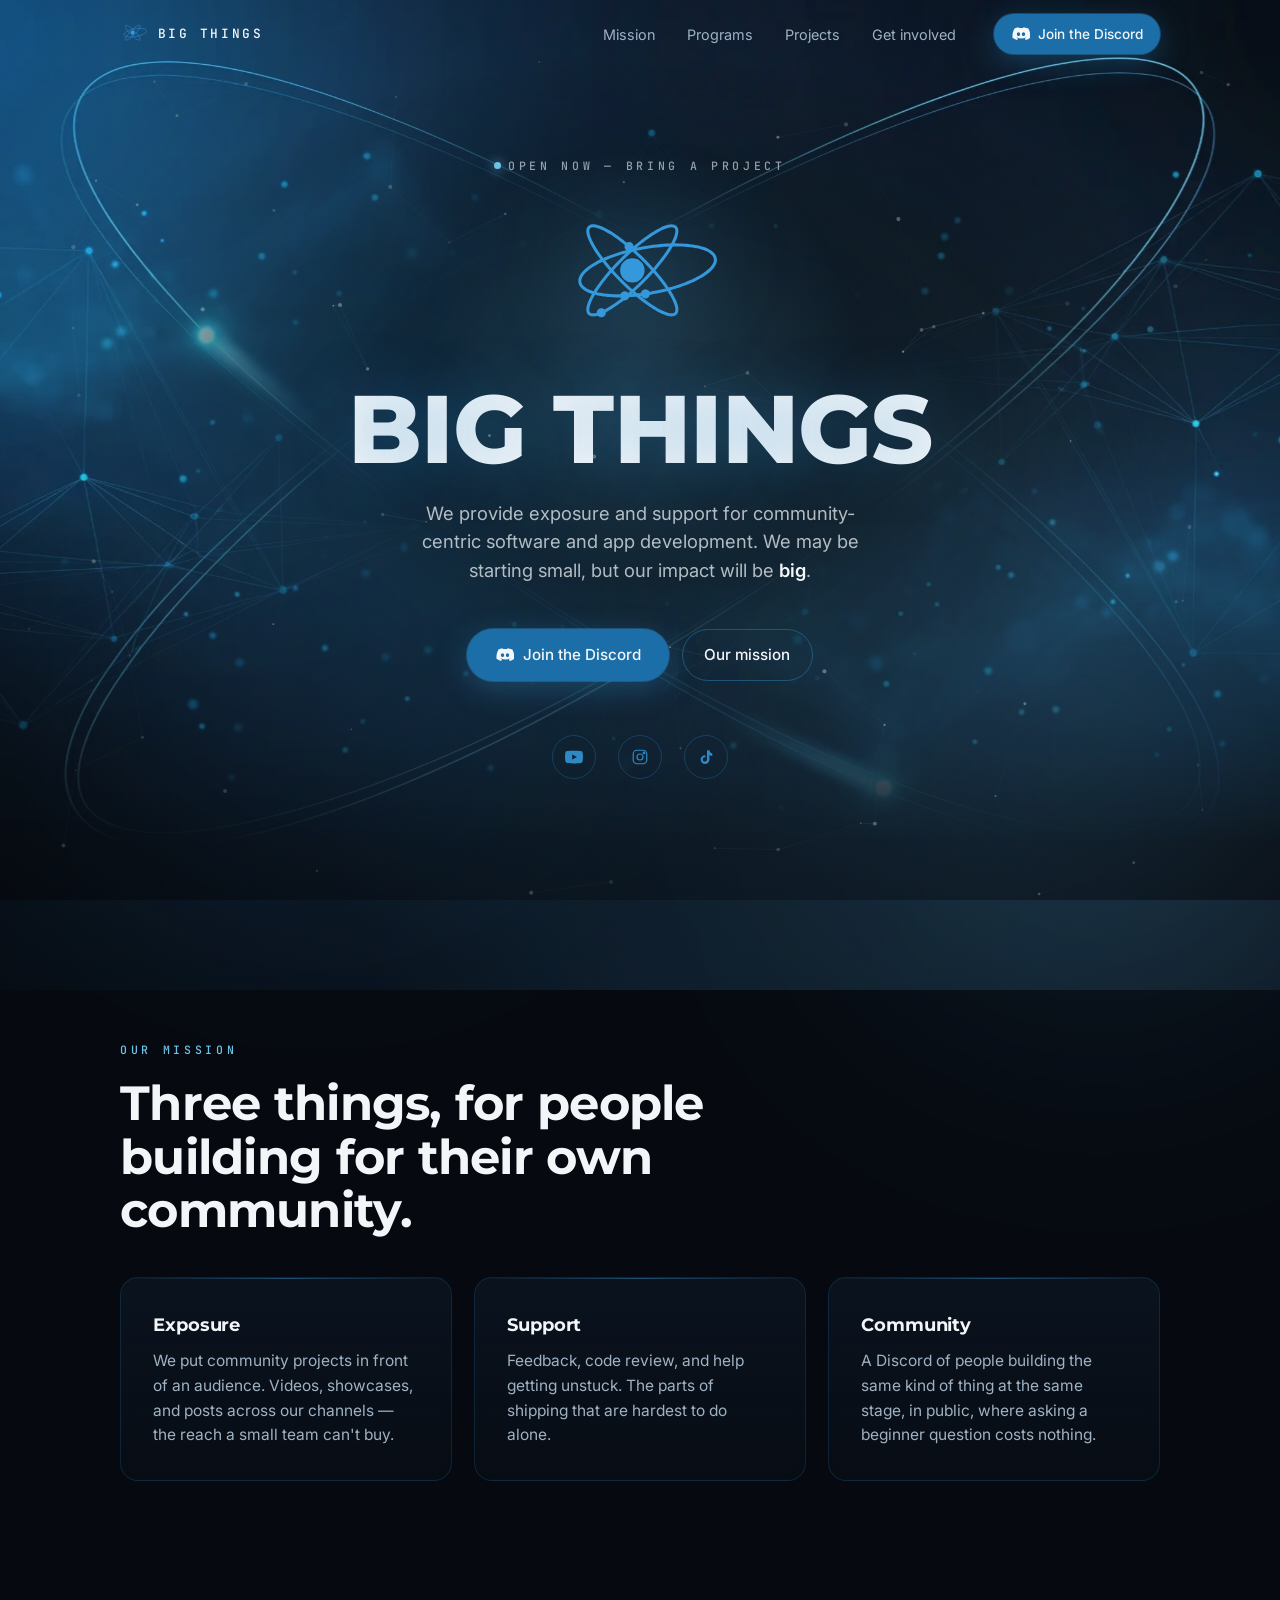
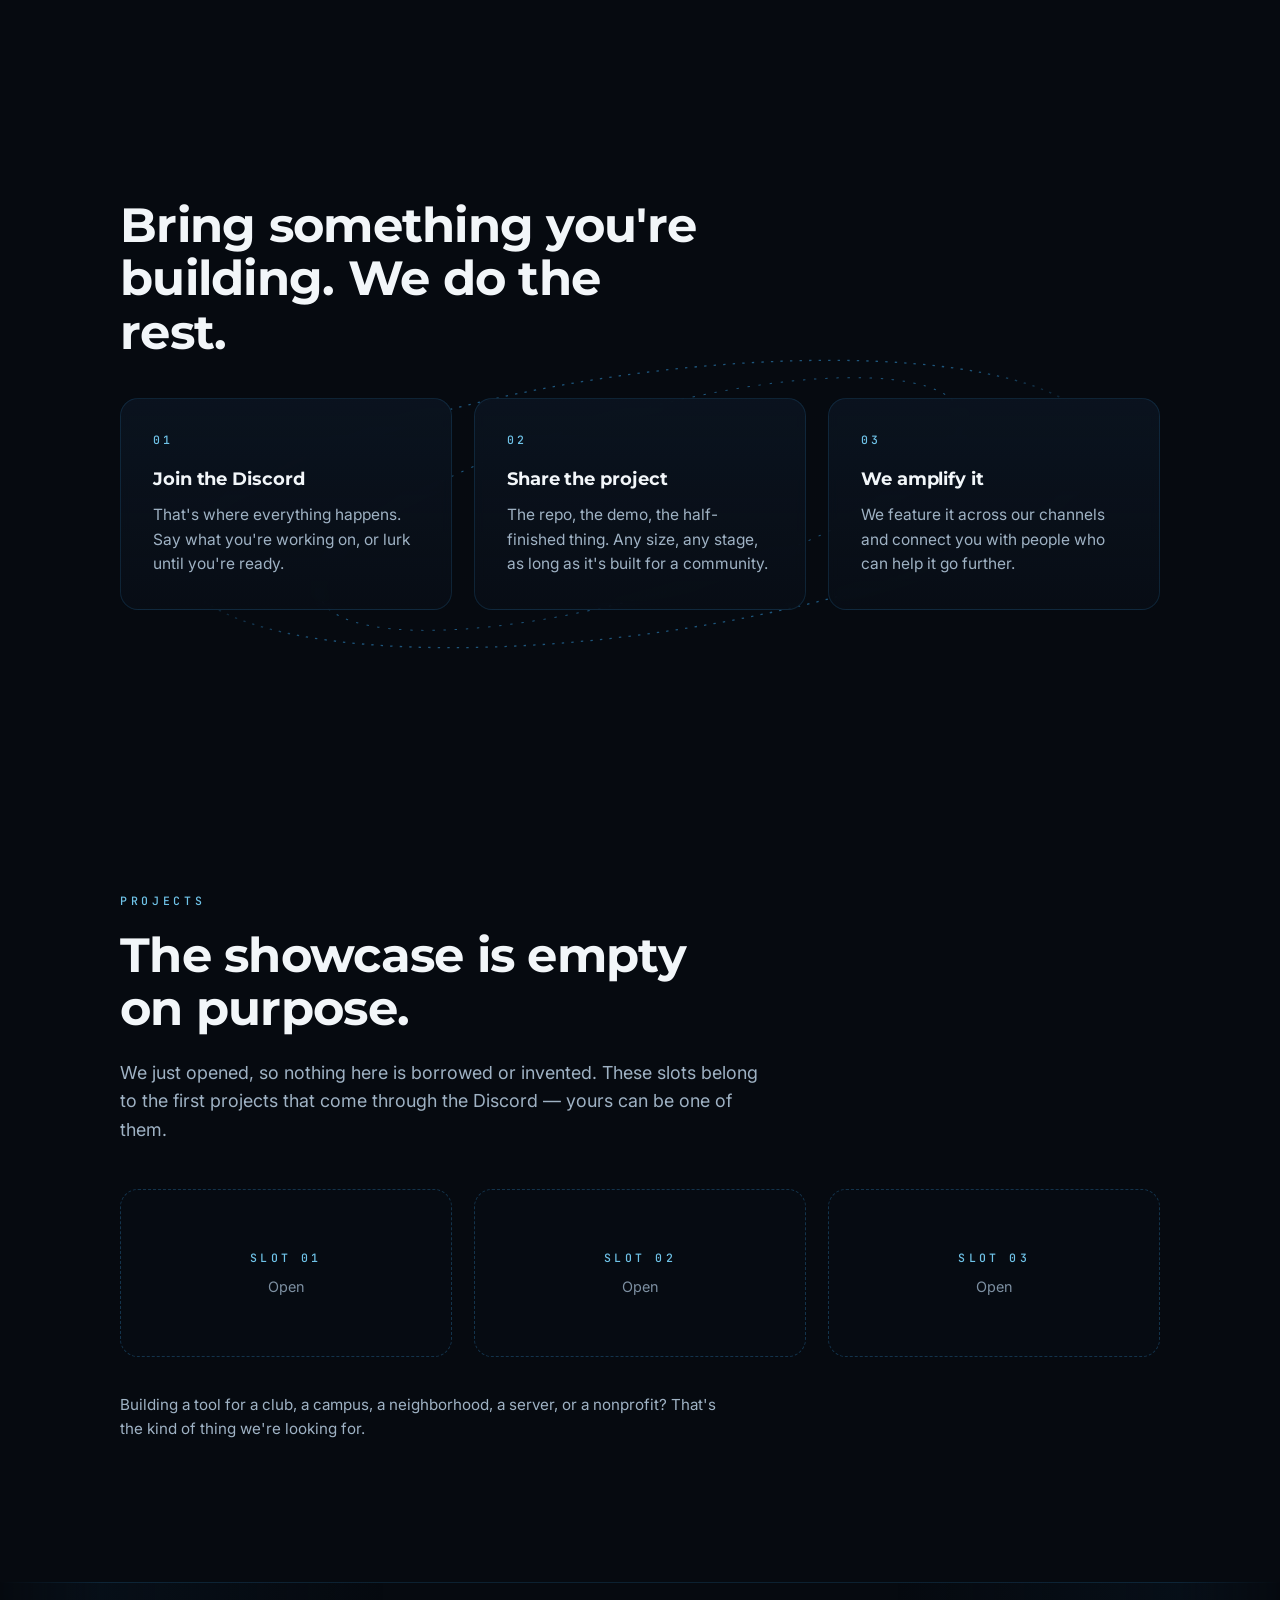
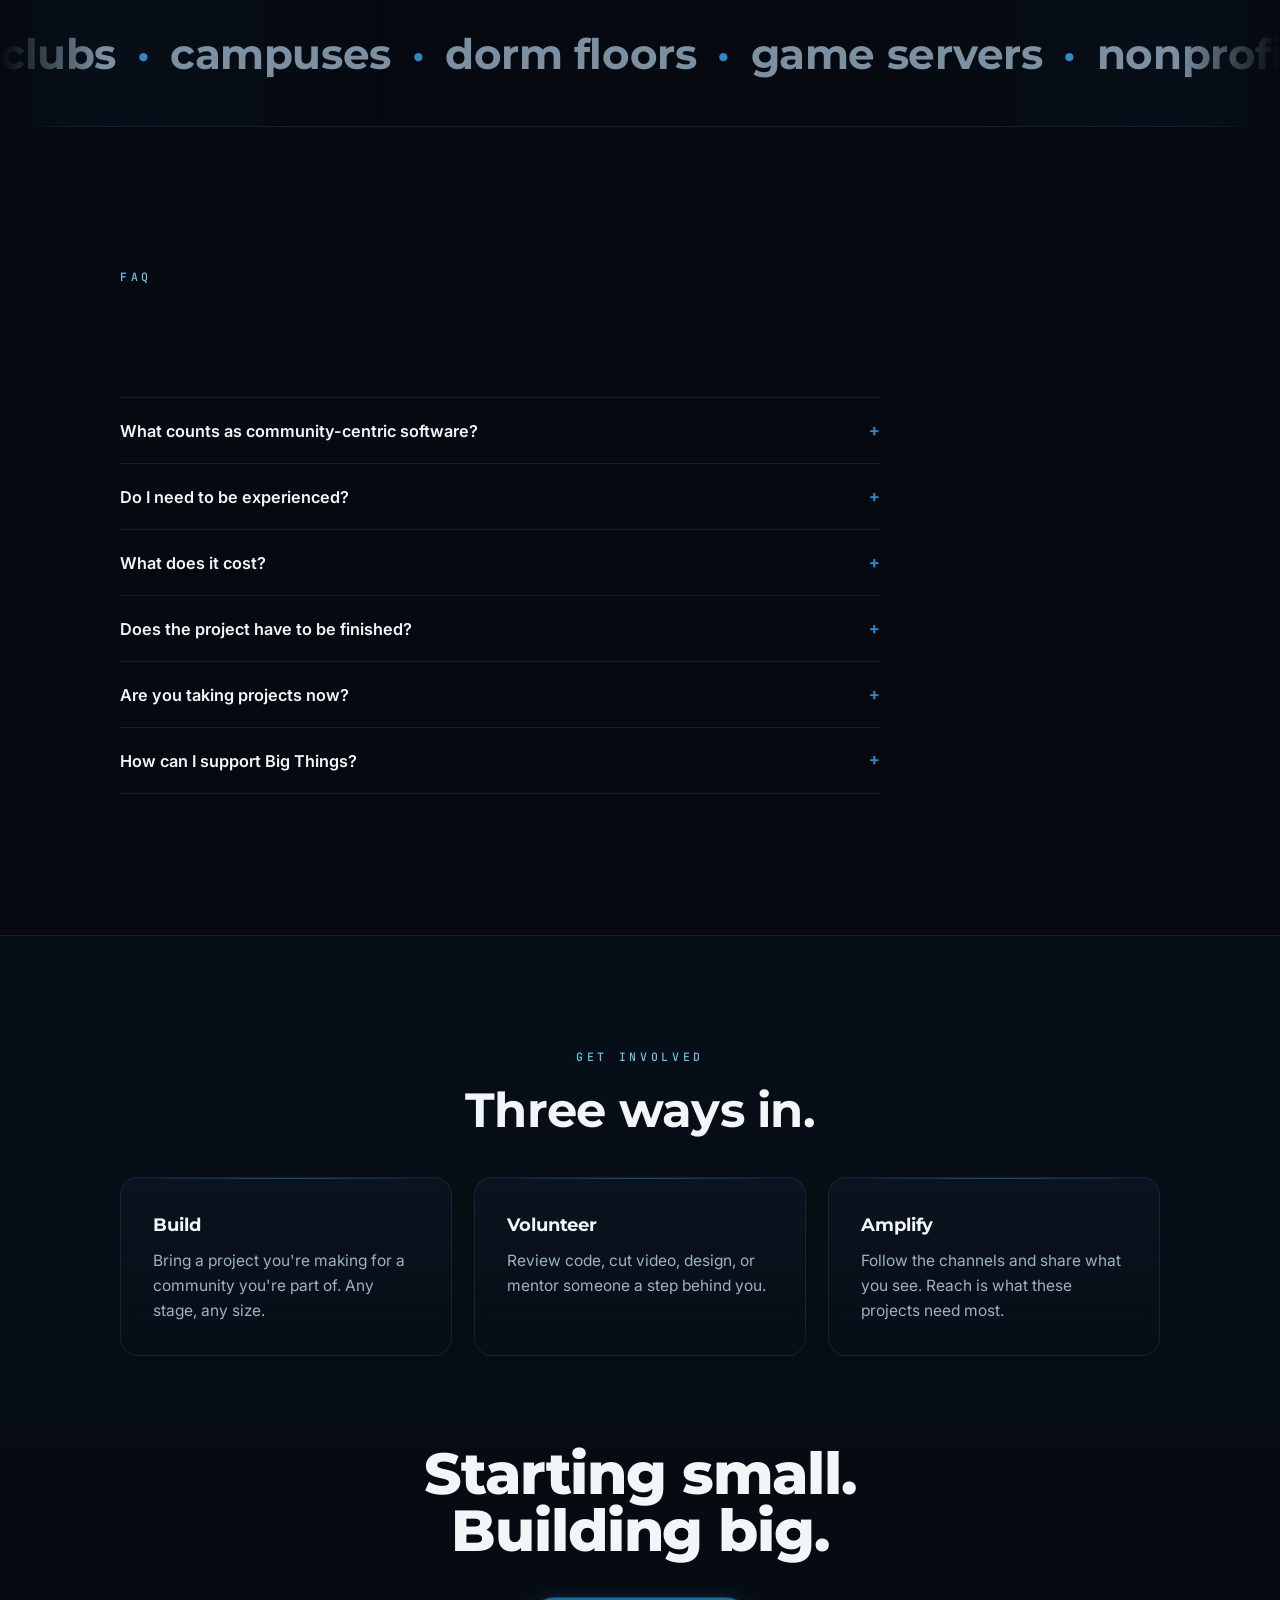
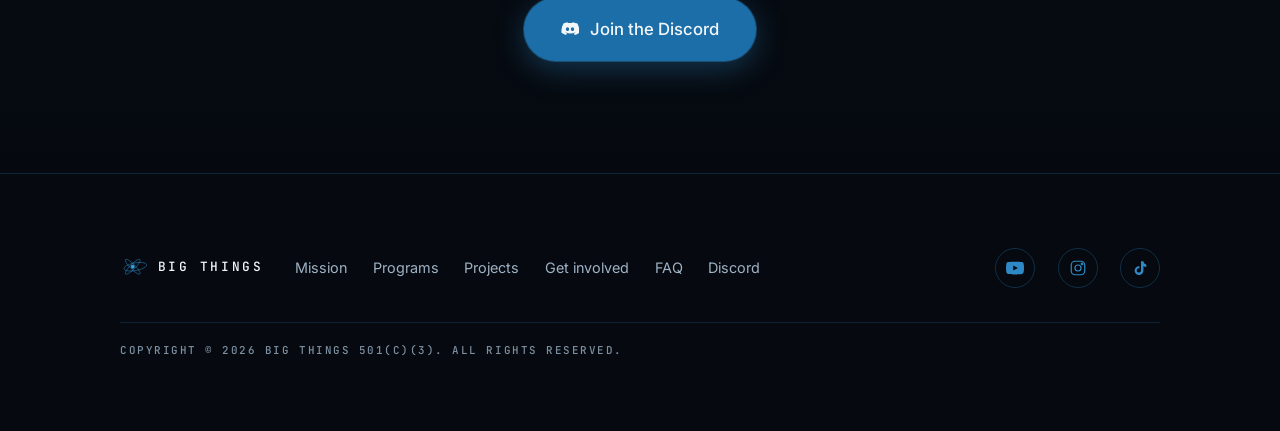
==== commit 352e07bf: "Decode the marks off the main thread Co-Authored-By: Claude Opus 5 <noreply@anthropic.com>" ====
--- a/index.html
+++ b/index.html
@@ -75,7 +75,7 @@
 <header class="nav" id="nav">
   <div class="nav-inner">
     <a class="brand" href="#top">
-      <img class="brand-mark" src="images/logo-static.svg" alt="" width="28" height="28">
+      <img class="brand-mark" src="images/logo-static.svg" alt="" decoding="async" width="28" height="28">
       <span class="brand-word">Big Things</span>
     </a>
     <nav class="nav-links" aria-label="Sections">
@@ -99,7 +99,7 @@
 
     <picture>
       <source media="(prefers-reduced-motion: reduce)" srcset="images/logo-static.svg">
-      <img class="hero-logo hero-b" src="images/animated-logo.svg" alt="" width="168" height="168">
+      <img class="hero-logo hero-b" src="images/animated-logo.svg" alt="" decoding="async" width="168" height="168">
     </picture>
 
     <h1 class="hero-title hero-c">BIG THINGS</h1>
@@ -285,7 +285,7 @@
 <footer class="footer">
   <div class="wrap footer-inner">
     <a class="brand" href="#top">
-      <img class="brand-mark" src="images/logo-static.svg" alt="" width="24" height="24">
+      <img class="brand-mark" src="images/logo-static.svg" alt="" decoding="async" width="24" height="24">
       <span class="brand-word">Big Things</span>
     </a>
 
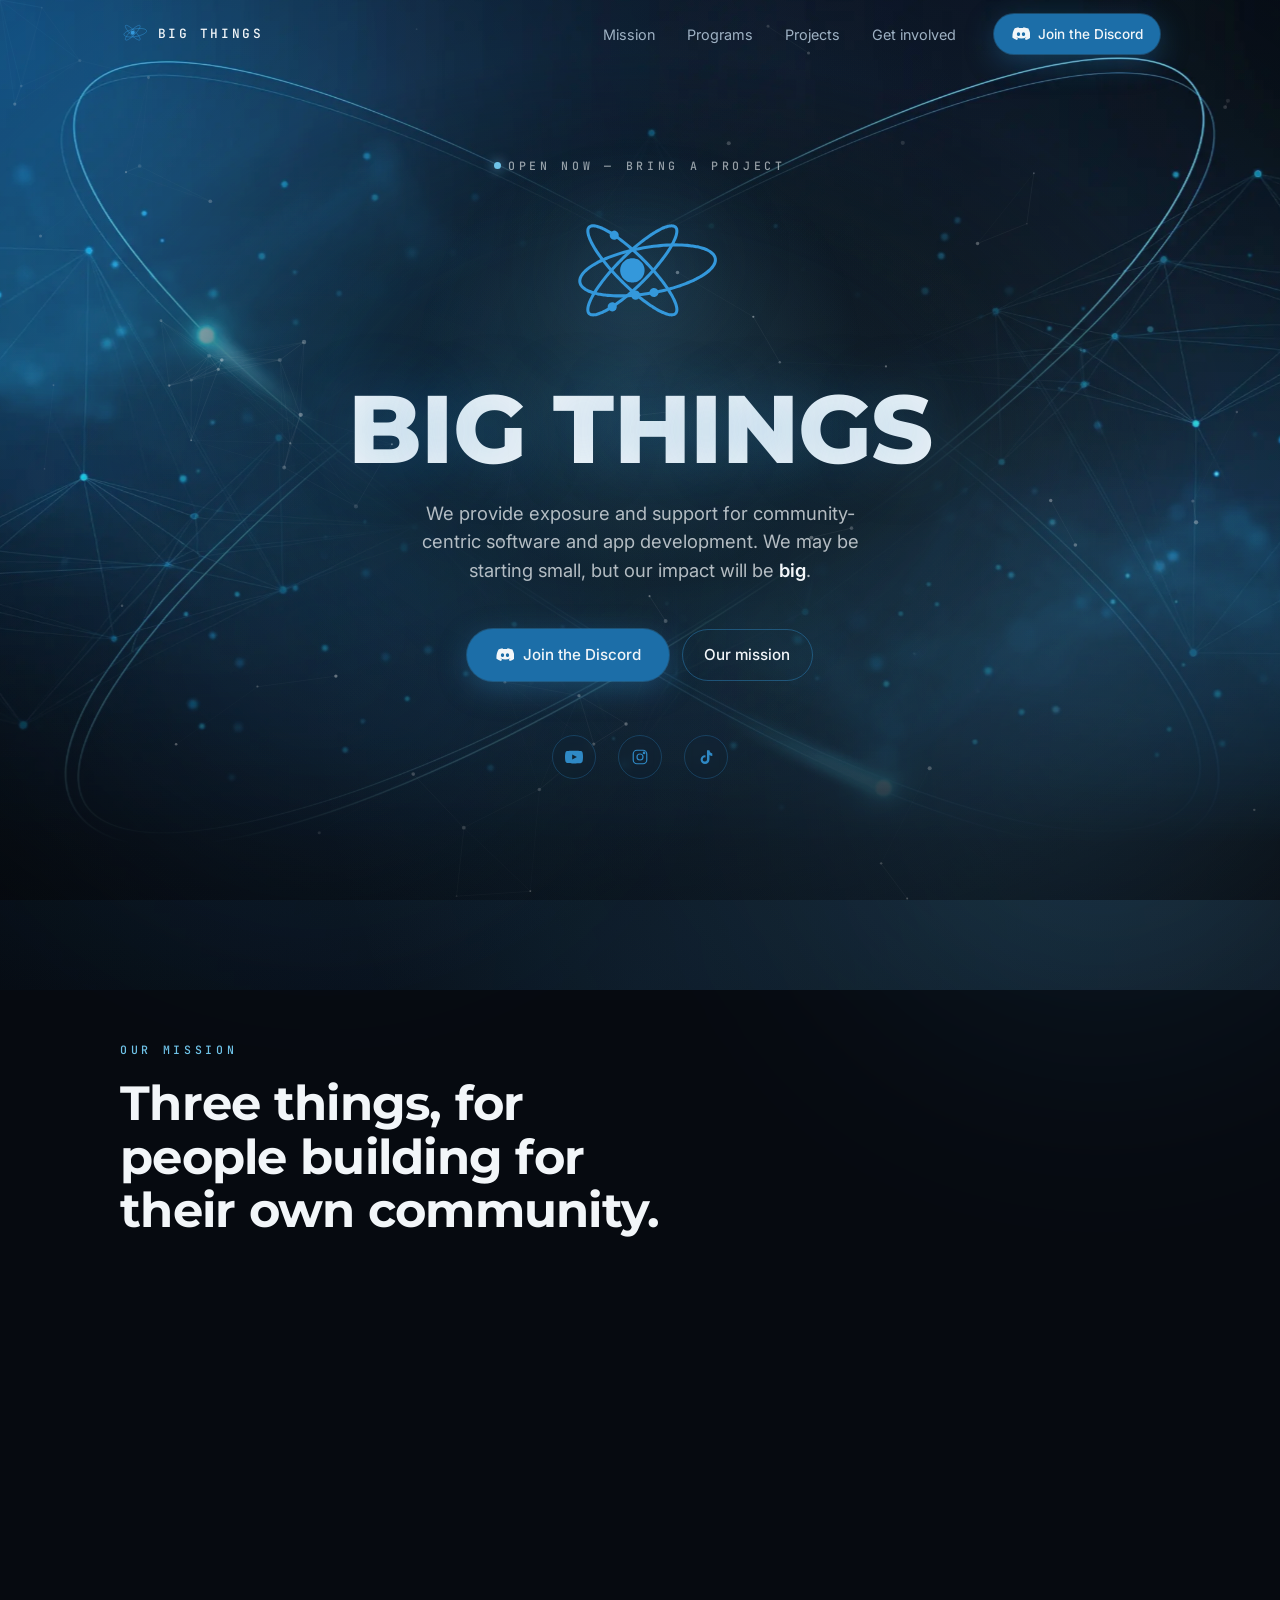
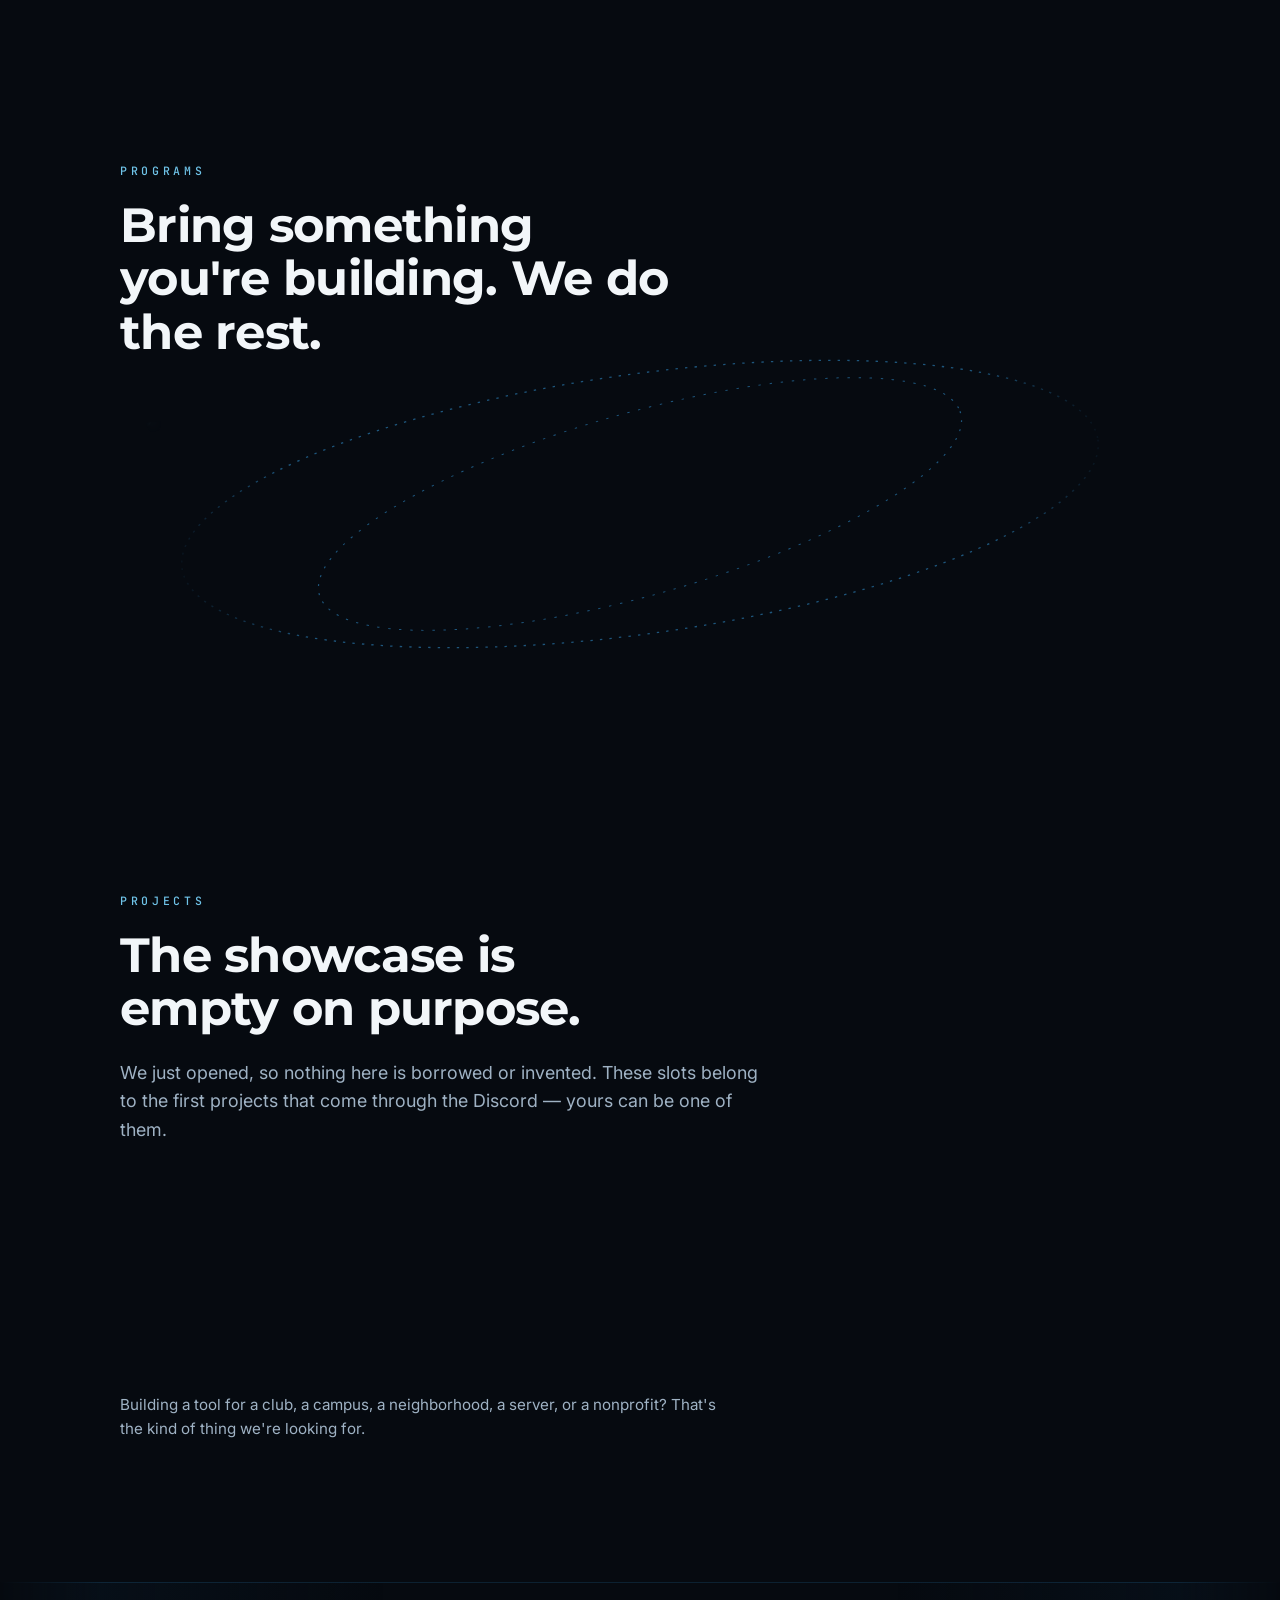
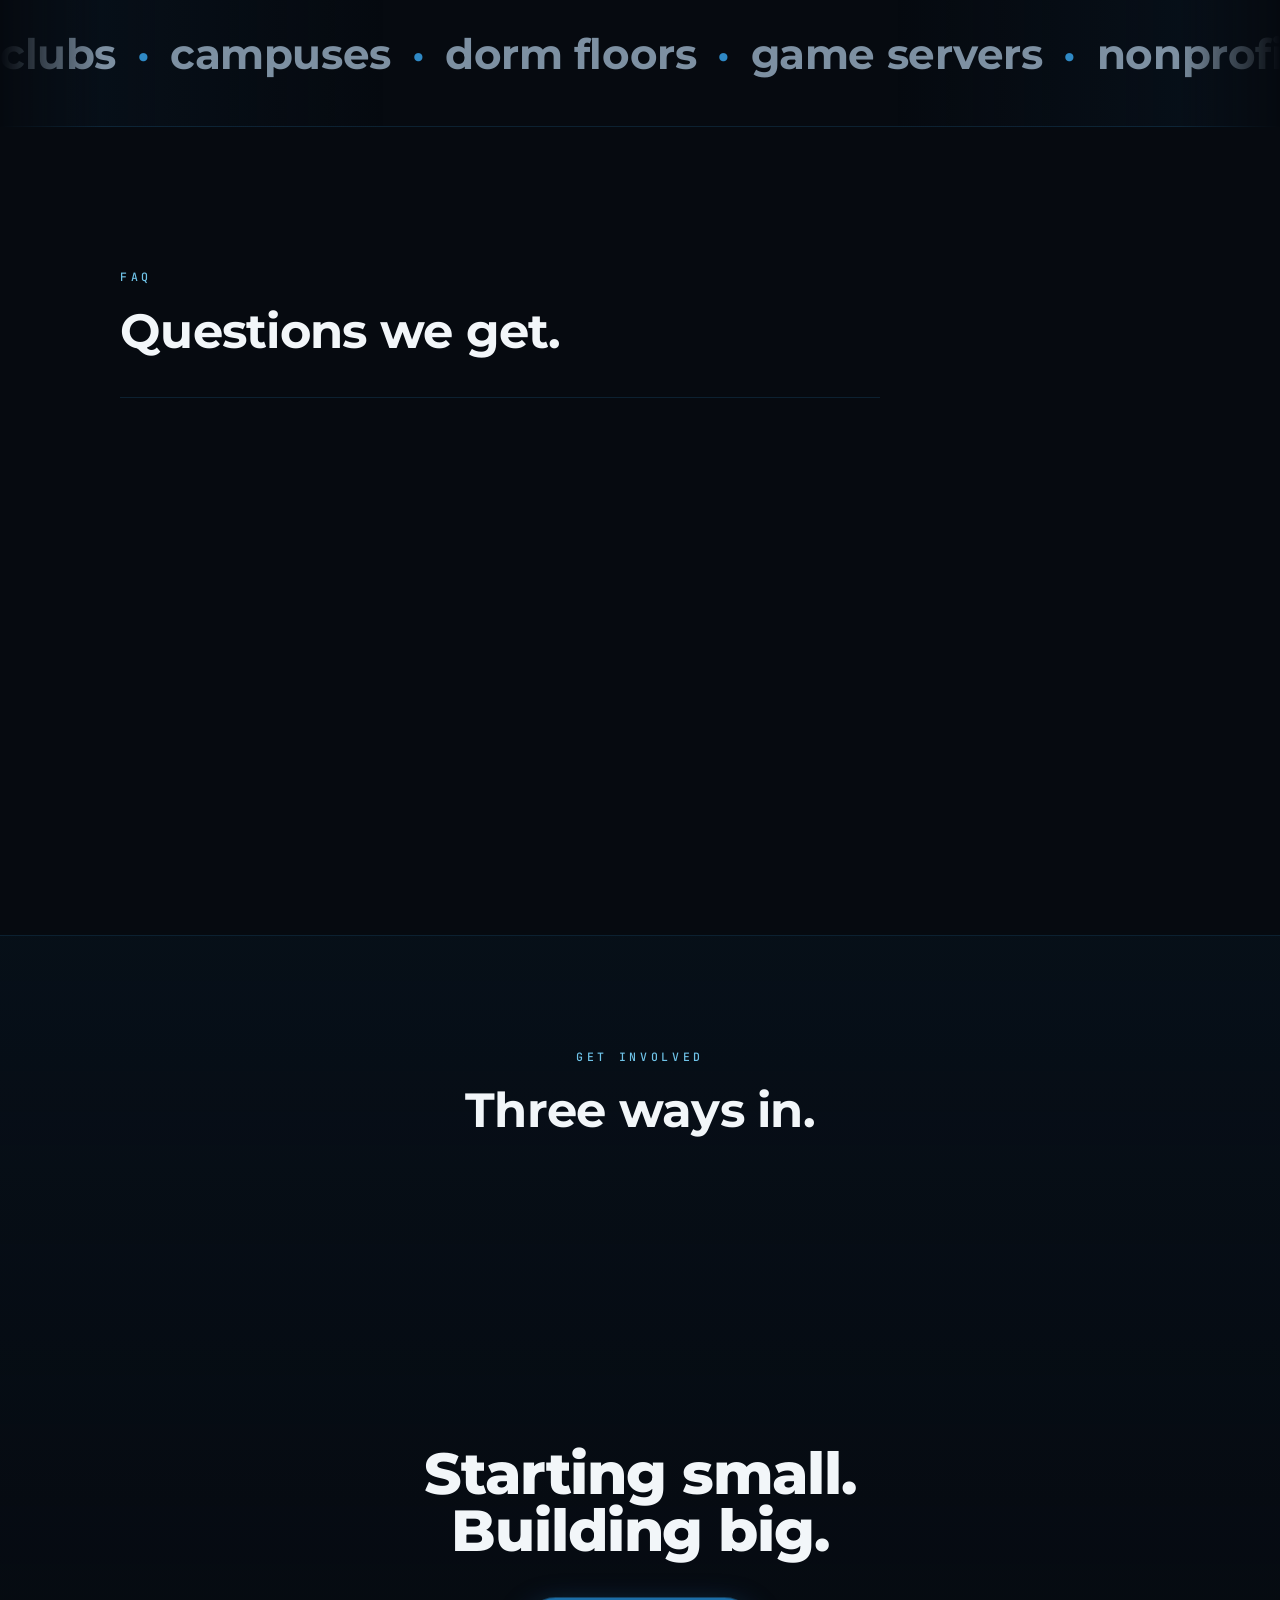
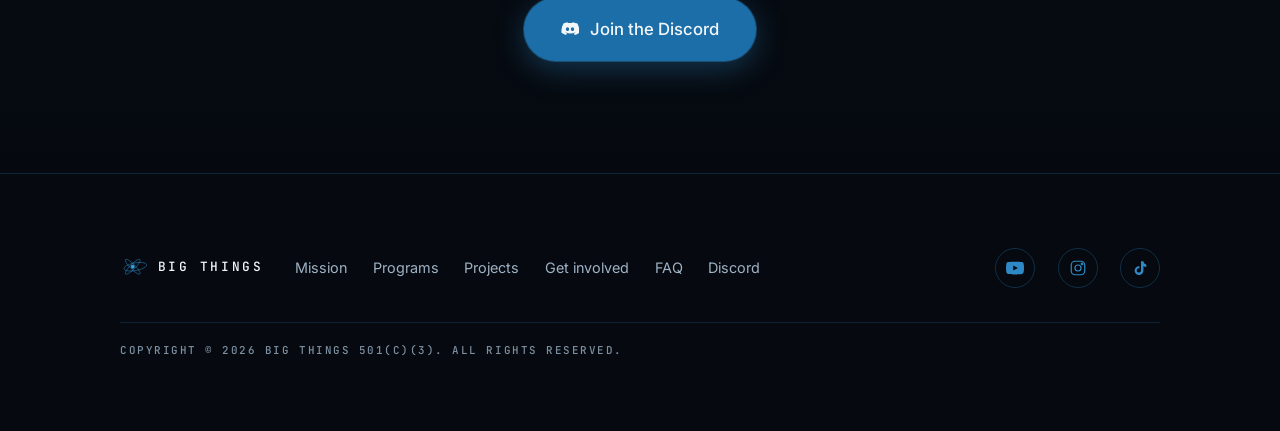
==== commit 1e79ffbf: "Move the FAQ row onto an inner span Safari before 16 breaks a summary element's toggle and focus beh" ====
--- a/index.html
+++ b/index.html
@@ -222,27 +222,27 @@
 
       <div class="faq reveal">
         <details>
-          <summary>What counts as community-centric software?</summary>
+          <summary><span class="q">What counts as community-centric software?</span></summary>
           <p>Software built for a group of people rather than a market. A tool for a club, a campus, a neighborhood, a game server, a nonprofit. If the users know each other, it counts.</p>
         </details>
         <details>
-          <summary>Do I need to be experienced?</summary>
+          <summary><span class="q">Do I need to be experienced?</span></summary>
           <p>No. First projects and first-time builders are the point. Bring the thing you're not sure is good enough yet.</p>
         </details>
         <details>
-          <summary>What does it cost?</summary>
+          <summary><span class="q">What does it cost?</span></summary>
           <p>Nothing. Big Things is a nonprofit — exposure and support are free to the people we work with.</p>
         </details>
         <details>
-          <summary>Does the project have to be finished?</summary>
+          <summary><span class="q">Does the project have to be finished?</span></summary>
           <p>No. Work in progress is often the more interesting story, and showing it early is how you find the people who want to help.</p>
         </details>
         <details>
-          <summary>Are you taking projects now?</summary>
+          <summary><span class="q">Are you taking projects now?</span></summary>
           <p>Yes. The Discord is open and we're taking projects — bring whatever you're working on, however far along it is.</p>
         </details>
         <details>
-          <summary>How can I support Big Things?</summary>
+          <summary><span class="q">How can I support Big Things?</span></summary>
           <p>Join the Discord, share a project, or point someone toward us who's building one. Reach is the thing we're short on, and it's free to give.</p>
         </details>
       </div>
--- a/styles.css
+++ b/styles.css
@@ -423,20 +423,25 @@
 
 .faq details { border-bottom: 1px solid var(--line); }
 
+/* the flex row lives on an inner span: Safari before 16 breaks summary's
+   toggle and focus behaviour when the element itself is display: flex */
 .faq summary {
-  display: flex; align-items: center; justify-content: space-between; gap: 1.5rem;
-  padding: 1.15rem 0; cursor: pointer; list-style: none;
+  list-style: none; cursor: pointer;
   font-size: 1.02rem; font-weight: 600; color: var(--paper);
   transition: color .25s var(--ease);
 }
 .faq summary::-webkit-details-marker { display: none; }
-.faq summary::after {
+.faq .q {
+  display: flex; align-items: center; justify-content: space-between; gap: 1.5rem;
+  padding: 1.15rem 0;
+}
+.faq .q::after {
   content: "+"; flex-shrink: 0;
   font-family: var(--mono); font-size: 1.1rem; color: var(--brand);
   transition: transform .3s var(--ease);
 }
 .faq summary:hover { color: var(--brand-hi); }
-.faq details[open] summary::after { transform: rotate(45deg); }
+.faq details[open] .q::after { transform: rotate(45deg); }
 .faq details p {
   margin: 0 0 1.3rem; max-width: 62ch;
   color: var(--muted); font-size: .97rem;
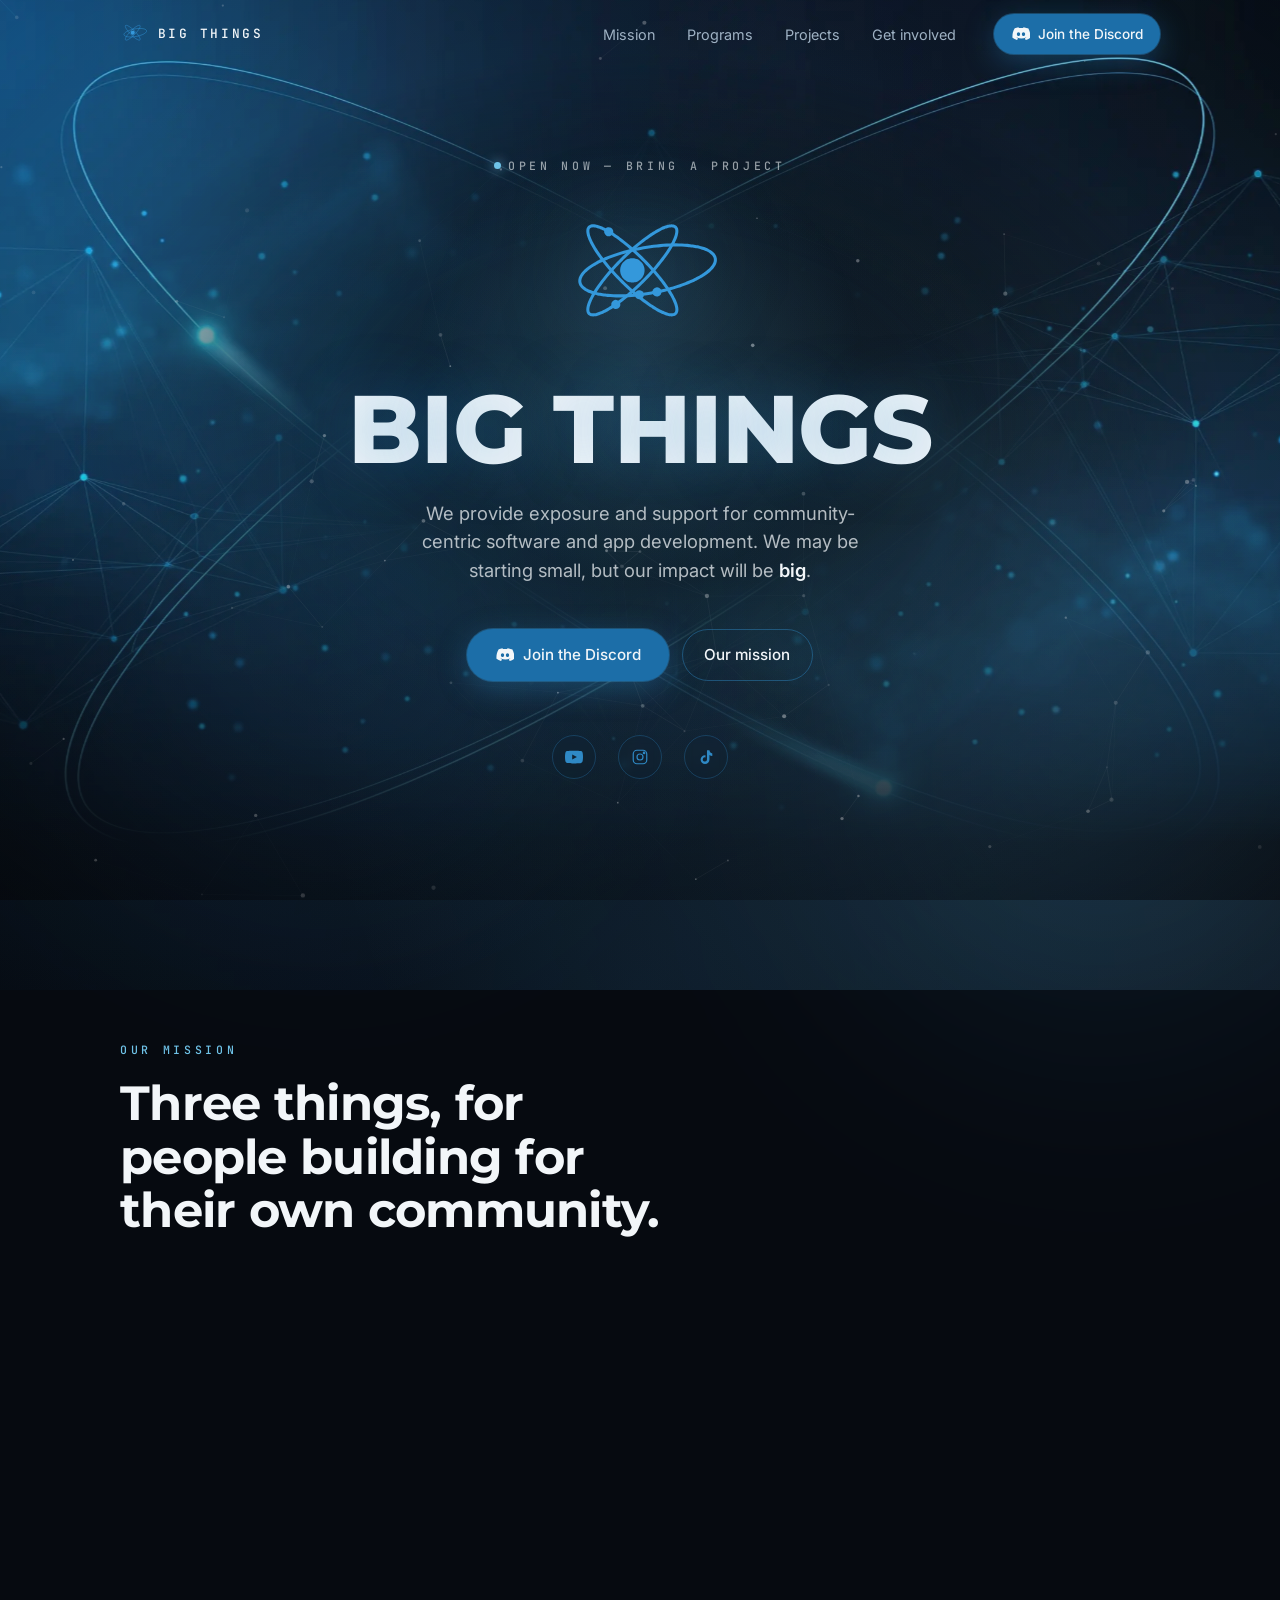
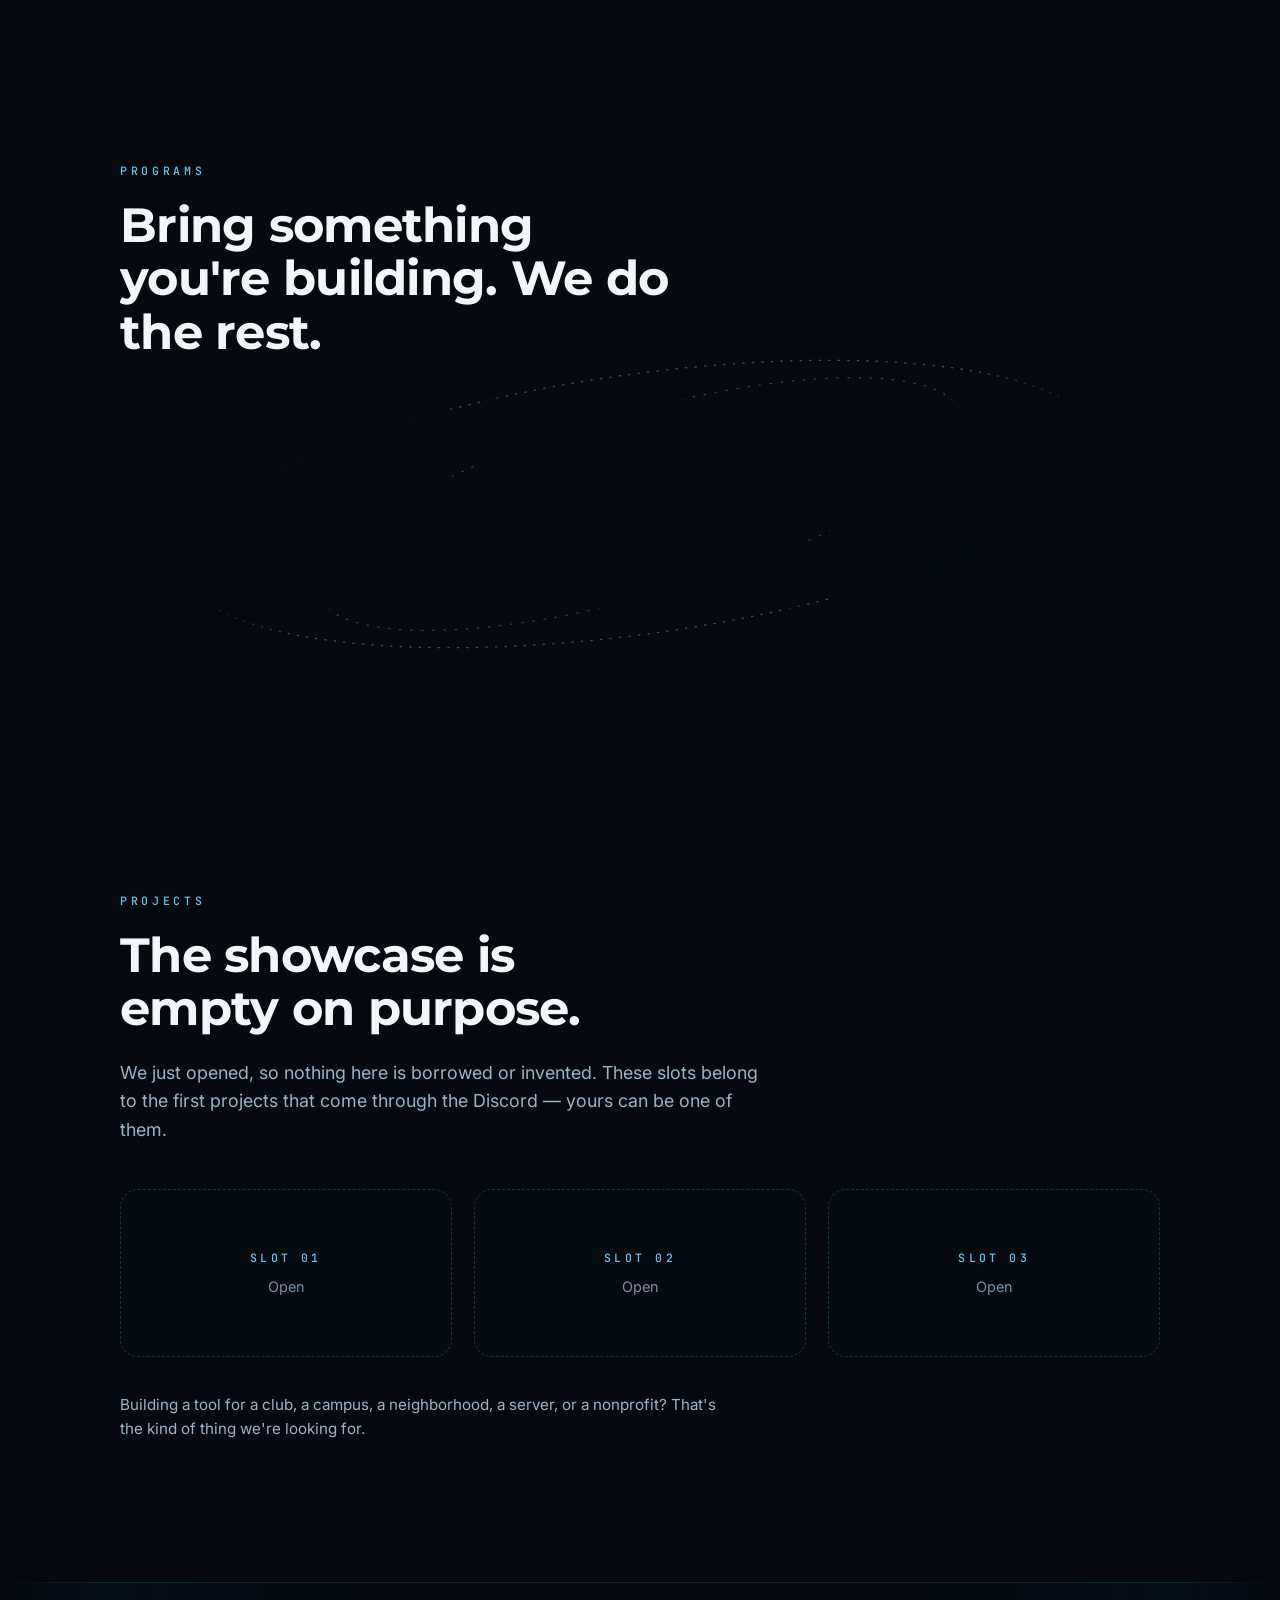
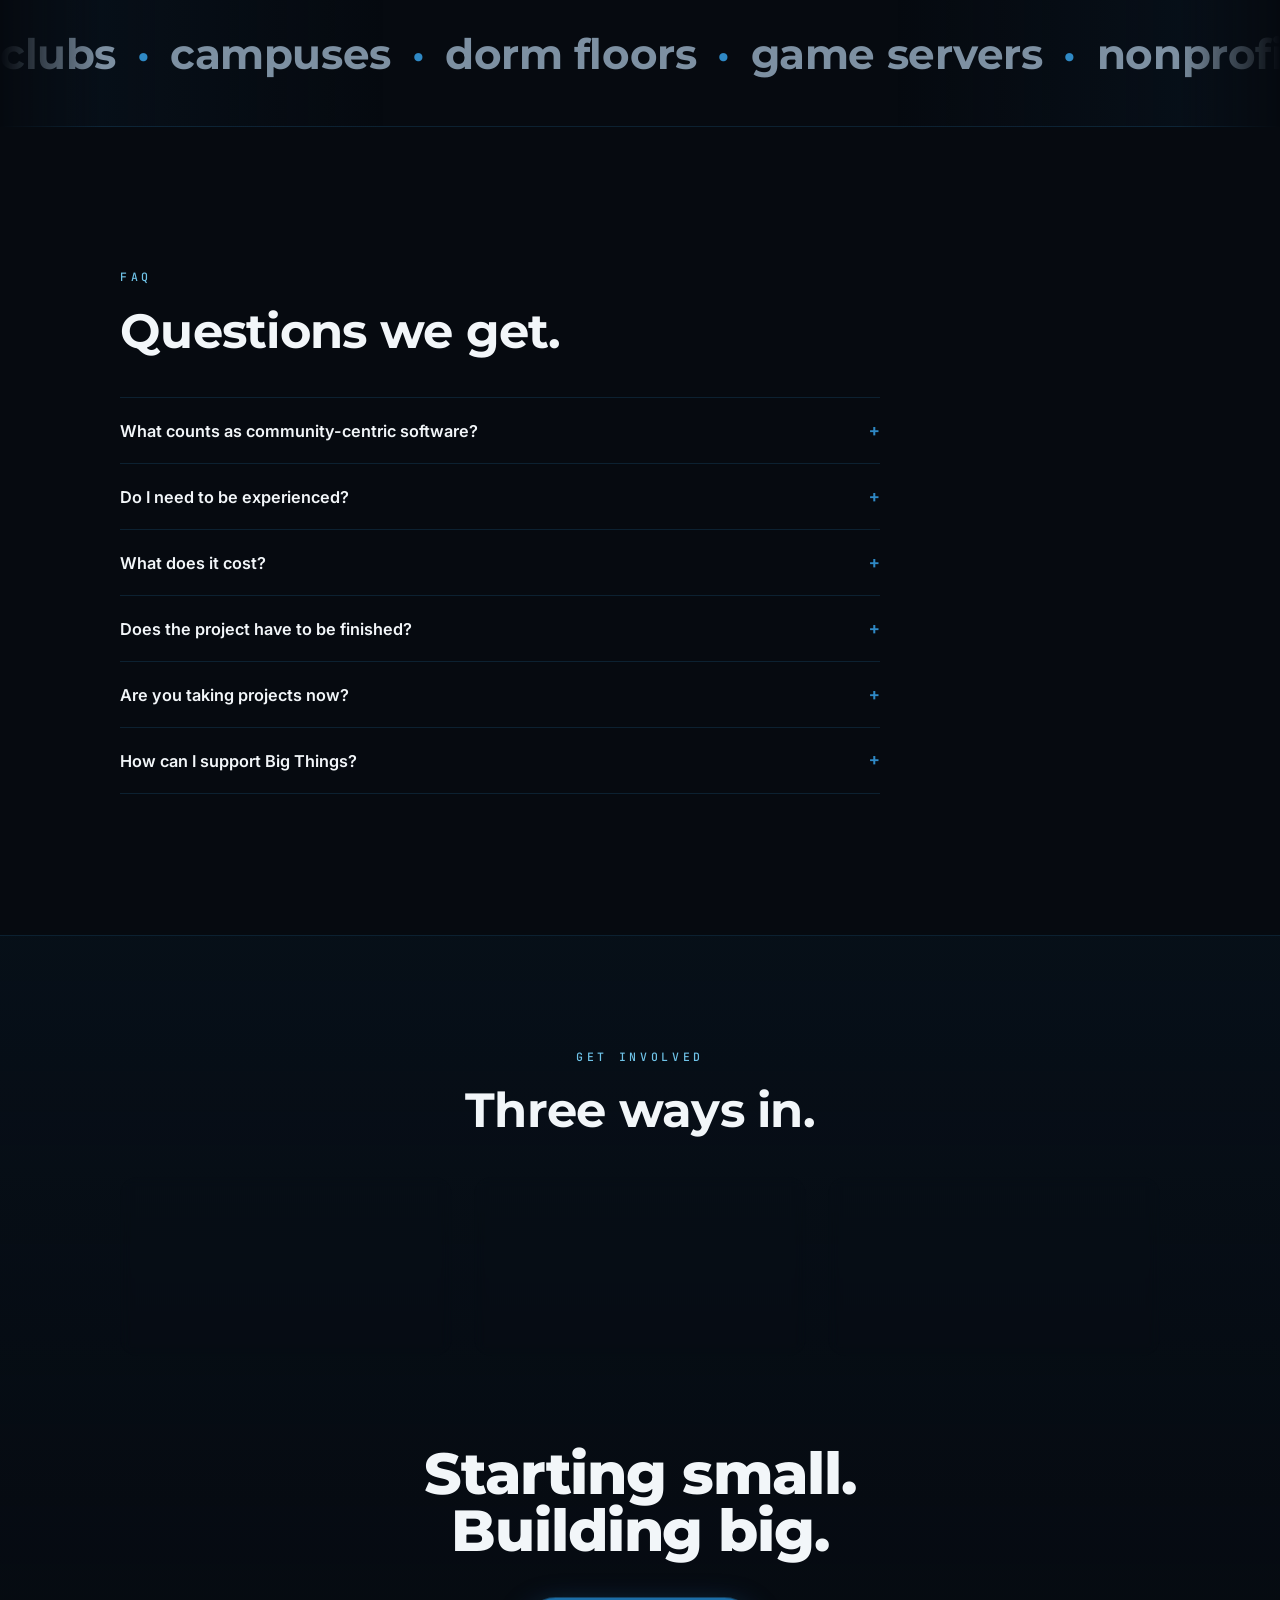
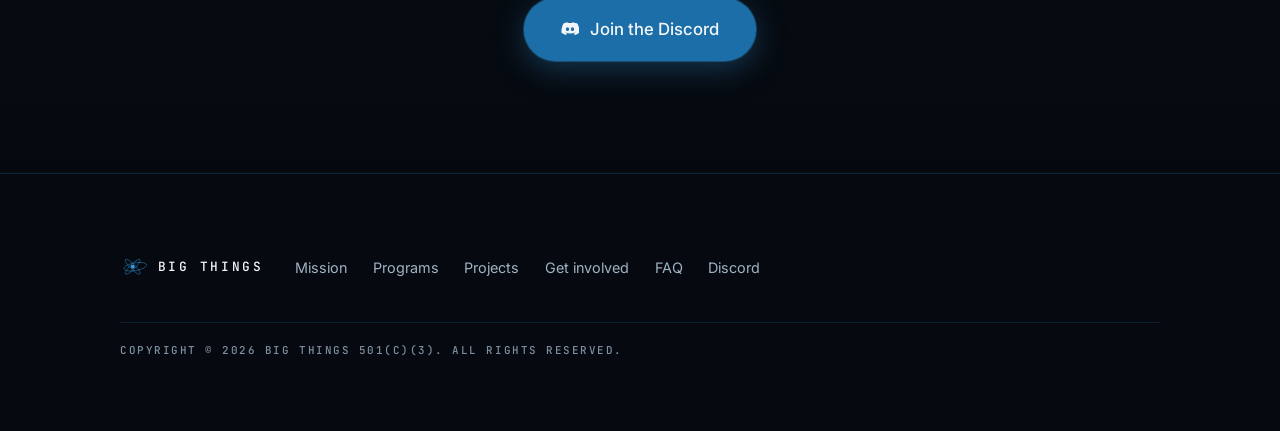
==== commit 33447880: "Name the regions Each section now points at its own heading, so a screen reader's landmark list read" ====
--- a/index.html
+++ b/index.html
@@ -131,10 +131,10 @@
   </section>
 
   <!-- WHAT WE DO -->
-  <section class="section" id="mission" data-scroll>
+  <section class="section" id="mission" data-scroll aria-labelledby="mission-h">
     <div class="wrap">
       <p class="eyebrow reveal">Our mission</p>
-      <h2 class="h2 reveal">Three things, for people building for their own community.</h2>
+      <h2 class="h2 reveal" id="mission-h">Three things, for people building for their own community.</h2>
 
       <div class="cards">
         <article class="card">
@@ -154,10 +154,10 @@
   </section>
 
   <!-- HOW IT WORKS — orbit section, the logo's motif at page scale -->
-  <section class="section orbit-section" id="programs" data-scroll>
+  <section class="section orbit-section" id="programs" data-scroll aria-labelledby="programs-h">
     <div class="wrap">
       <p class="eyebrow reveal">Programs</p>
-      <h2 class="h2 reveal">Bring something you're building. We do the rest.</h2>
+      <h2 class="h2 reveal" id="programs-h">Bring something you're building. We do the rest.</h2>
 
       <div class="orbit-wrap">
       <svg class="orbit" viewBox="0 0 1200 460" preserveAspectRatio="none" aria-hidden="true" id="orbit" xmlns:xlink="http://www.w3.org/1999/xlink">
@@ -190,10 +190,10 @@
   </section>
 
   <!-- PROJECTS -->
-  <section class="section" id="projects" data-scroll>
+  <section class="section" id="projects" data-scroll aria-labelledby="projects-h">
     <div class="wrap">
       <p class="eyebrow reveal">Projects</p>
-      <h2 class="h2 reveal">The showcase is empty on purpose.</h2>
+      <h2 class="h2 reveal" id="projects-h">The showcase is empty on purpose.</h2>
       <p class="lede reveal">We just opened, so nothing here is borrowed or invented. These slots belong to the first projects that come through the Discord — yours can be one of them.</p>
 
       <div class="cards">
@@ -215,10 +215,10 @@
   </div>
 
   <!-- FAQ -->
-  <section class="section" id="faq" data-scroll>
+  <section class="section" id="faq" data-scroll aria-labelledby="faq-h">
     <div class="wrap">
       <p class="eyebrow reveal">FAQ</p>
-      <h2 class="h2 reveal">Questions we get.</h2>
+      <h2 class="h2 reveal" id="faq-h">Questions we get.</h2>
 
       <div class="faq reveal">
         <details>
@@ -250,10 +250,10 @@
   </section>
 
   <!-- CTA -->
-  <section class="cta-band" id="involved" data-scroll>
+  <section class="cta-band" id="involved" data-scroll aria-labelledby="involved-h">
     <div class="wrap">
       <p class="eyebrow reveal">Get involved</p>
-      <h2 class="h2 reveal">Three ways in.</h2>
+      <h2 class="h2 reveal" id="involved-h">Three ways in.</h2>
 
       <div class="cards">
         <article class="card">
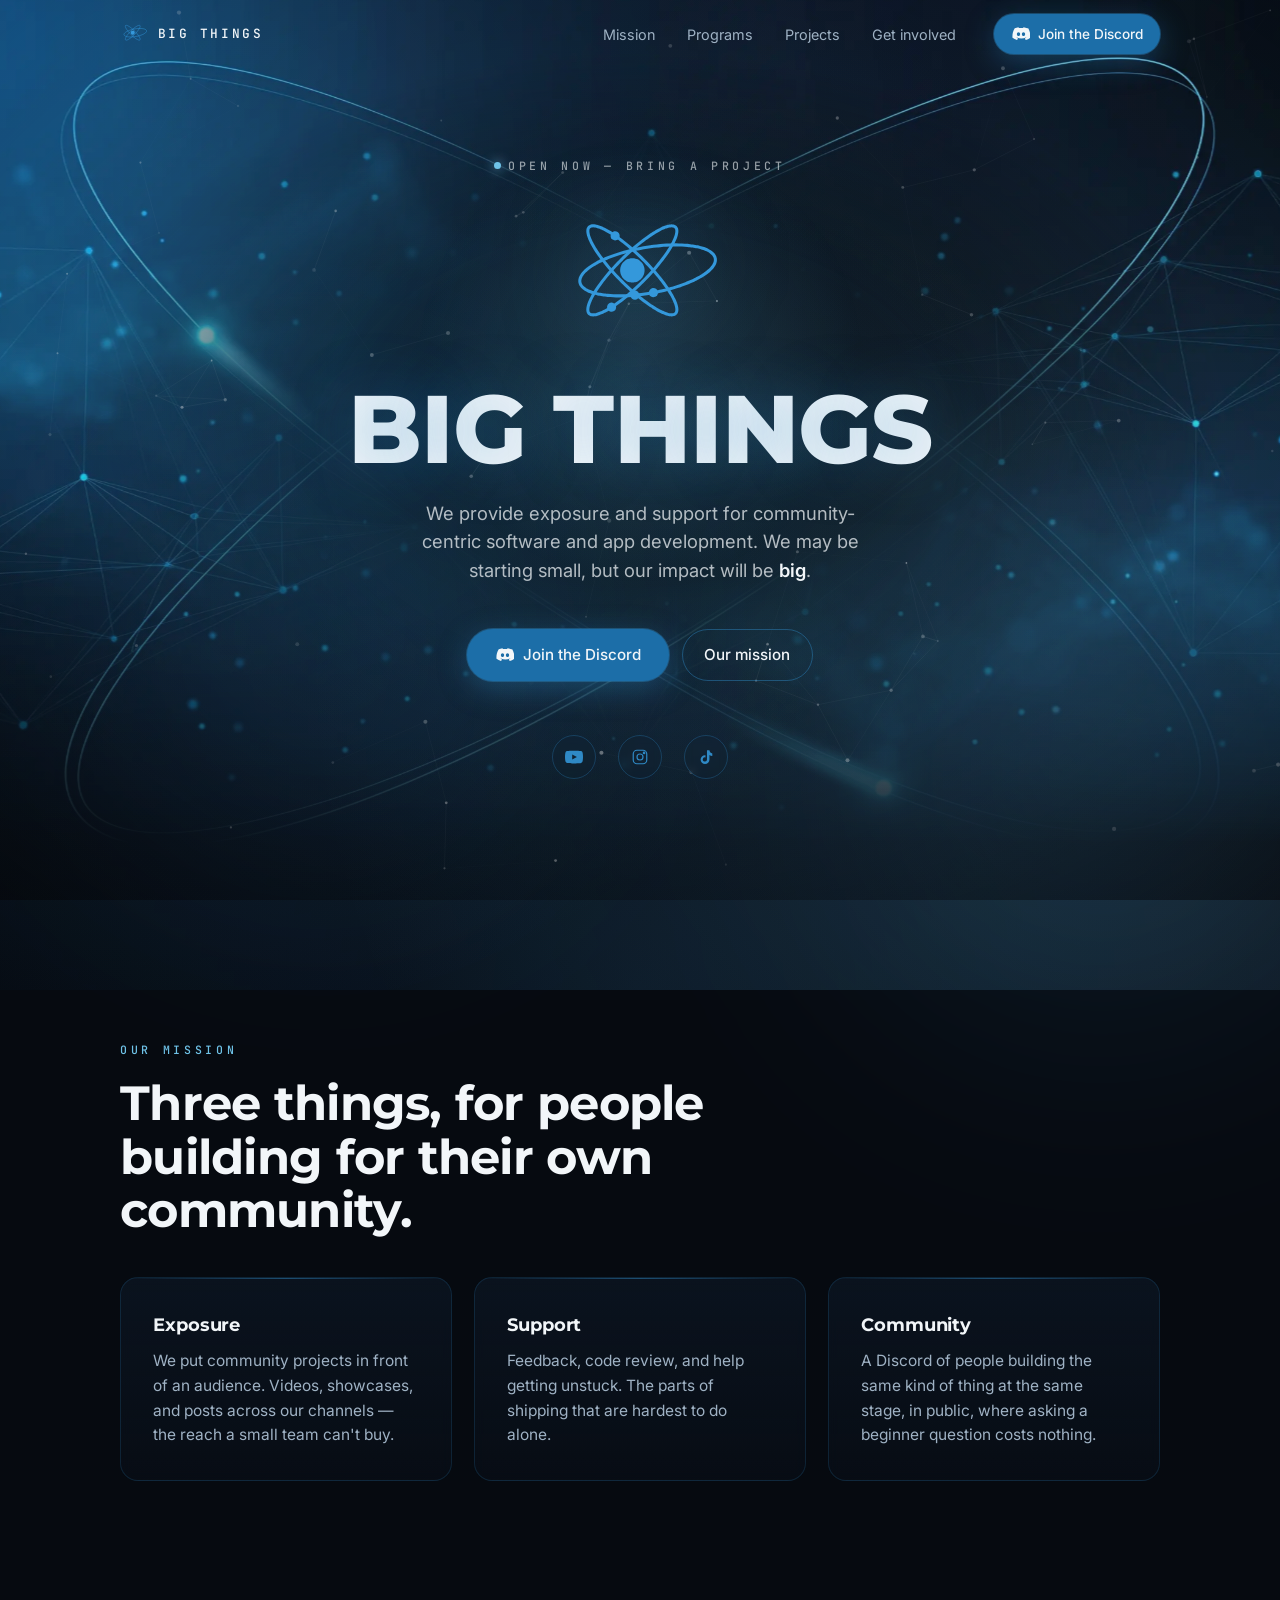
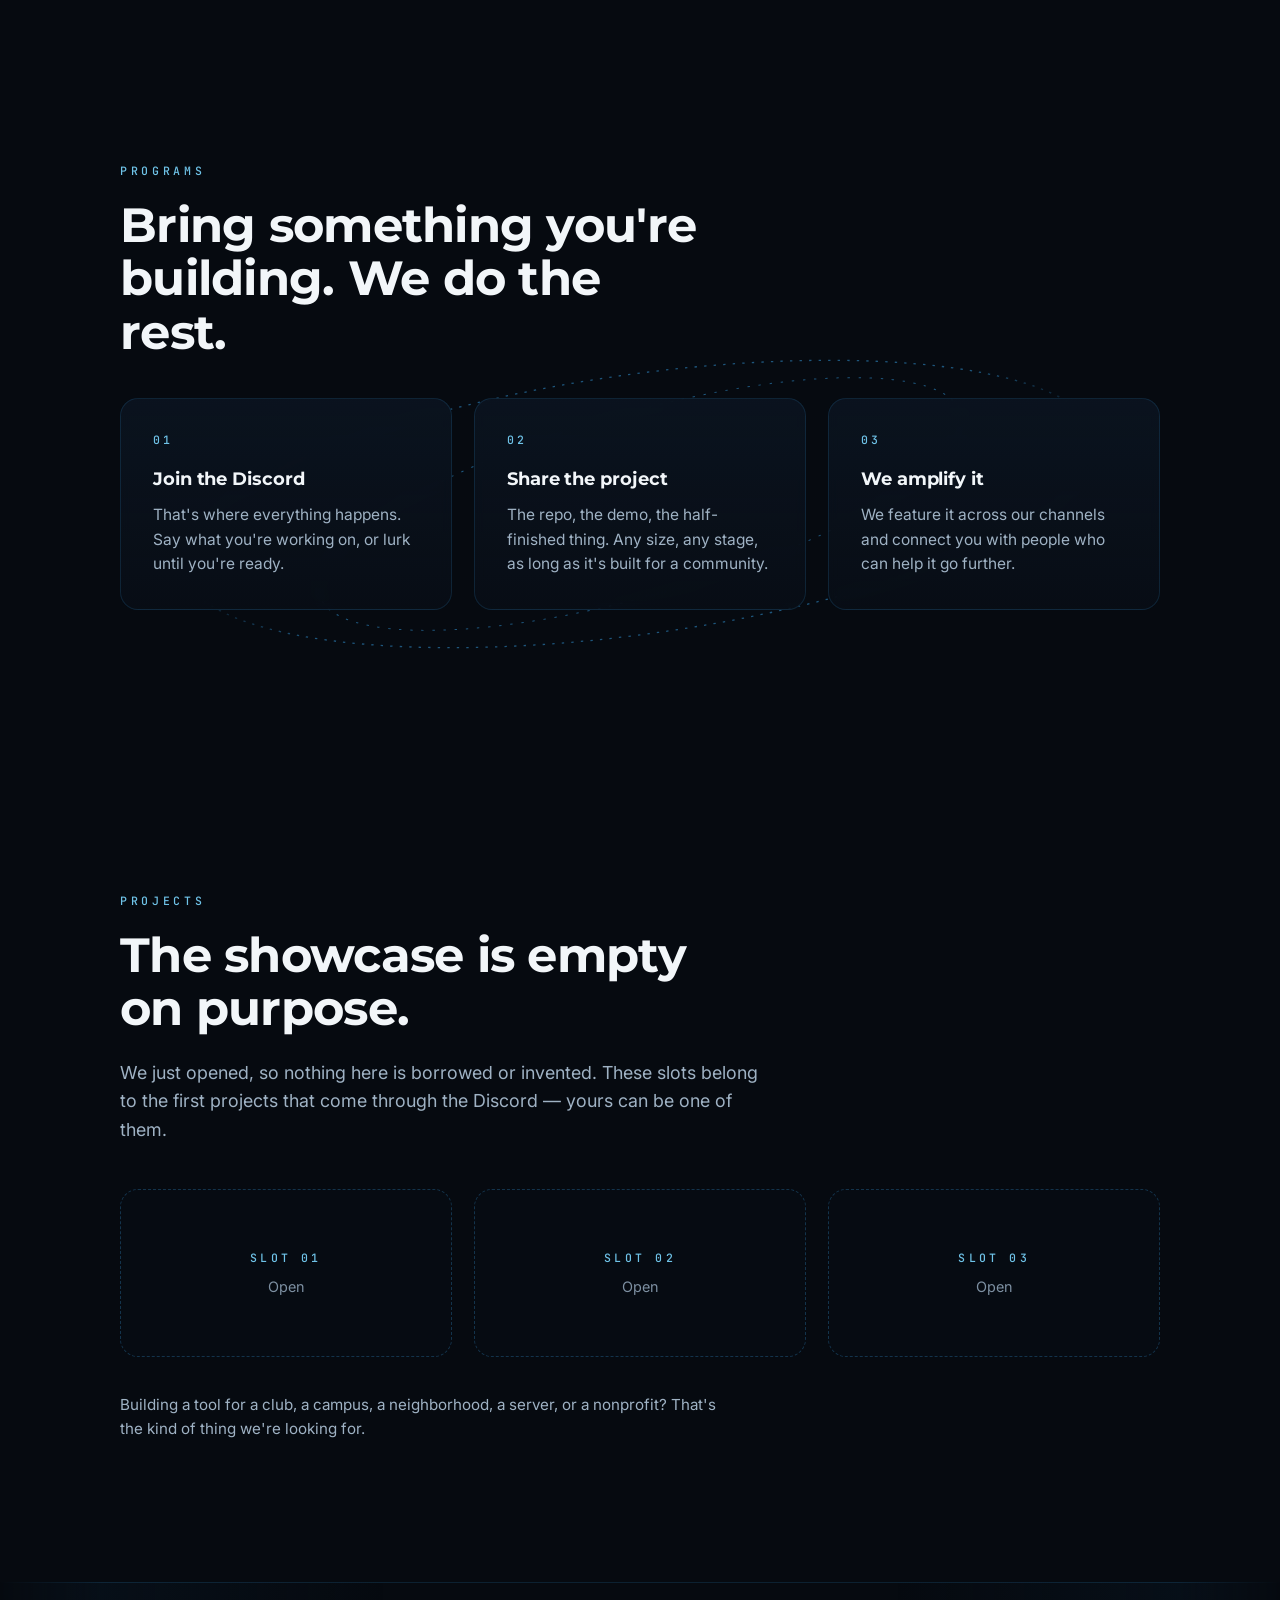
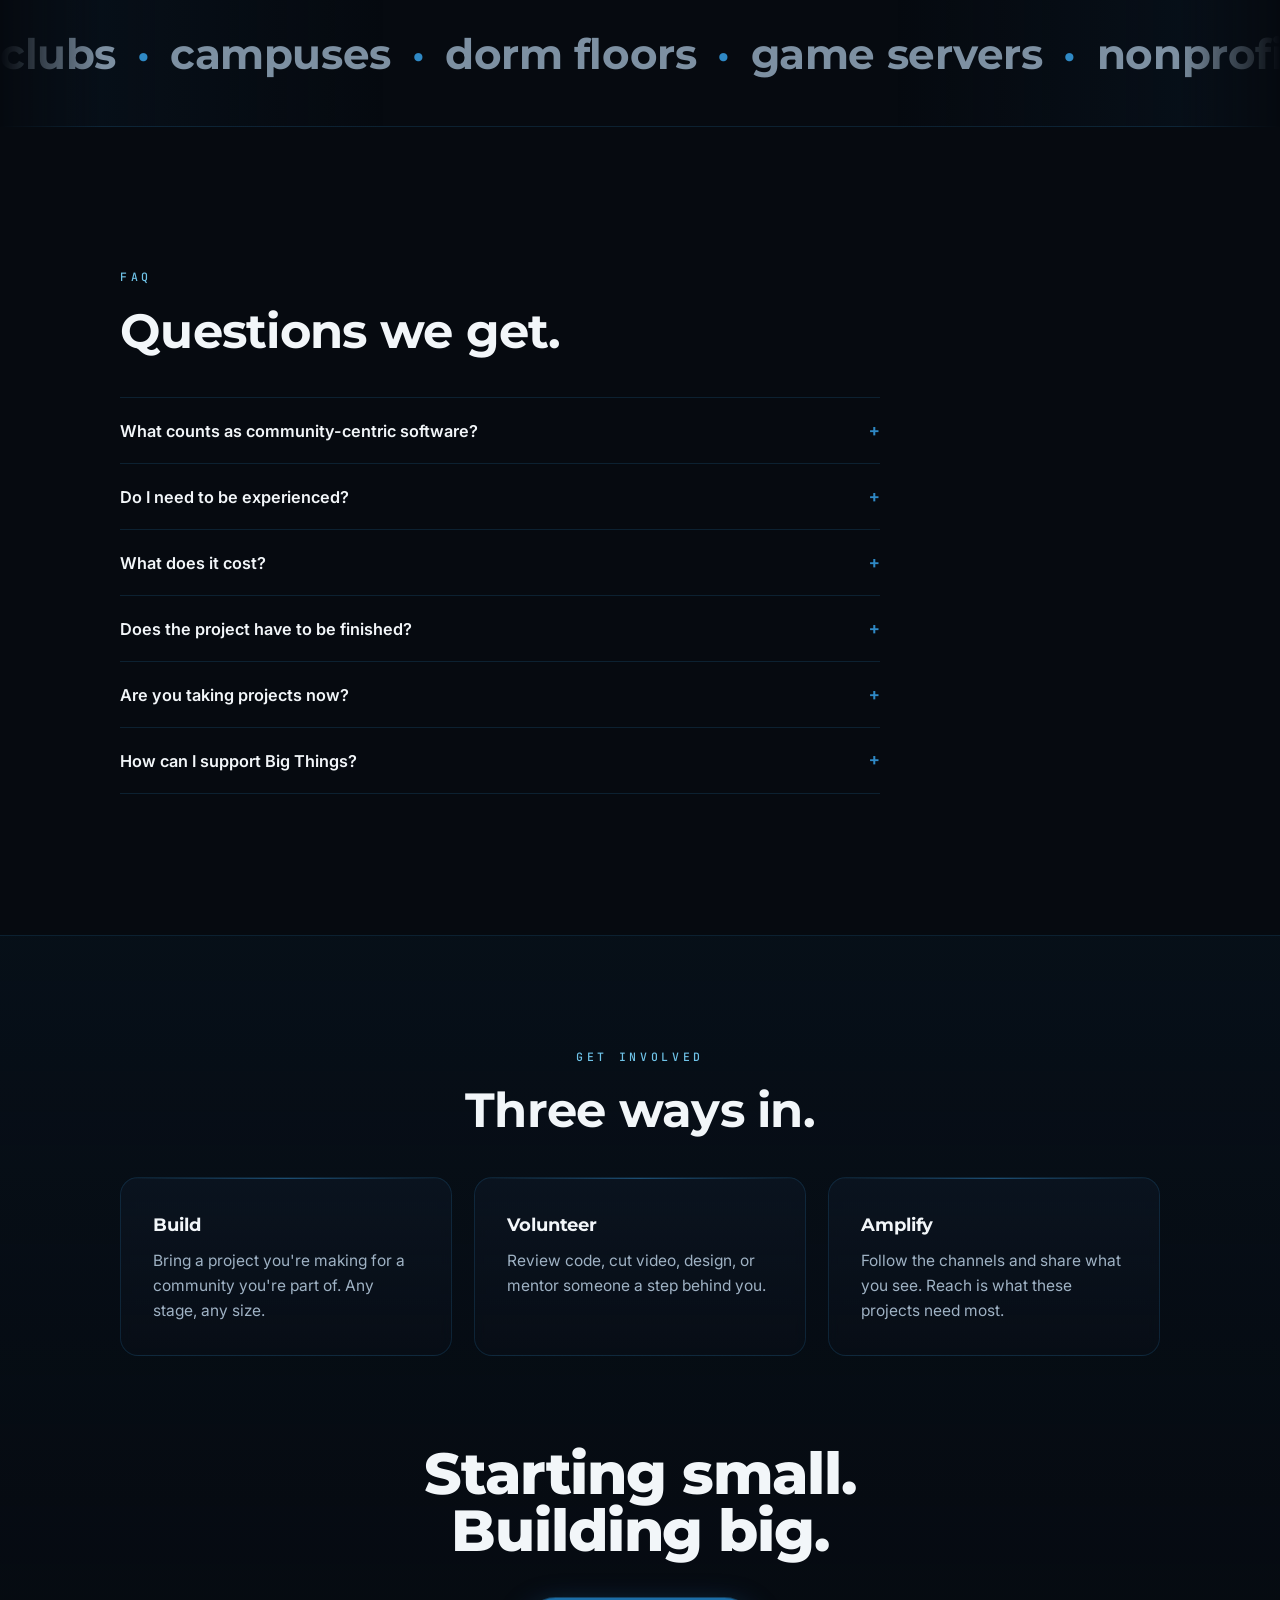
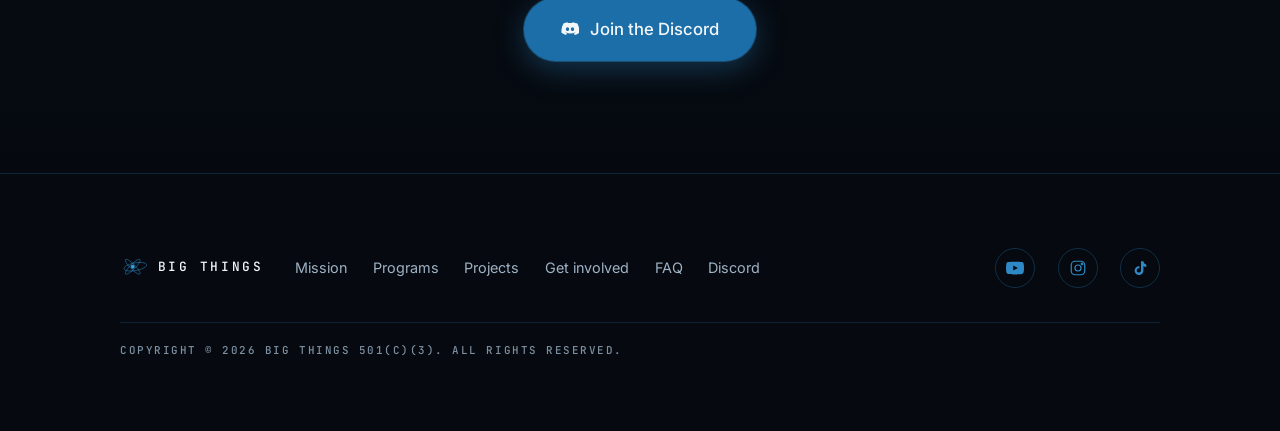
==== commit 7f6613ad: "Pin the Programs section The stage now holds for a screen and a half while the page scrolls past it," ====
--- a/index.html
+++ b/index.html
@@ -155,6 +155,7 @@
 
   <!-- HOW IT WORKS — orbit section, the logo's motif at page scale -->
   <section class="section orbit-section" id="programs" data-scroll aria-labelledby="programs-h">
+    <div class="pin-track"><div class="pin-stage">
     <div class="wrap">
       <p class="eyebrow reveal">Programs</p>
       <h2 class="h2 reveal" id="programs-h">Bring something you're building. We do the rest.</h2>
@@ -187,6 +188,7 @@
       </ol>
       </div>
     </div>
+    </div></div>
   </section>
 
   <!-- PROJECTS -->
--- a/styles.css
+++ b/styles.css
@@ -597,7 +597,13 @@
   -webkit-mask-image: linear-gradient(90deg, transparent, #000 8%, #000 92%, transparent);
           mask-image: linear-gradient(90deg, transparent, #000 8%, #000 92%, transparent);
 }
-.marquee-track { display: flex; width: max-content; animation: marquee 38s linear infinite; }
+.marquee-track {
+  display: flex; width: max-content;
+  animation: marquee 38s linear infinite;
+  will-change: transform;
+}
+/* hovering pauses it, which is also the pause control SC 2.2.2 asks for */
+.marquee:hover .marquee-track, .marquee:focus-within .marquee-track { animation-play-state: paused; }
 .marquee-track span {
   display: flex; align-items: center; flex: 0 0 auto;
   font-family: var(--display); font-weight: 700;
@@ -632,6 +638,24 @@
 }
 .cards .reveal:nth-child(2), .steps .reveal:nth-child(2) { transition-delay: .1s; }
 .cards .reveal:nth-child(3), .steps .reveal:nth-child(3) { transition-delay: .2s; }
+
+/* ---------- print ---------- */
+
+@media print {
+  .bg-drift, .orb, .constellation, .vignette, .nav, .marquee,
+  .hero::before, .hero::after, .orbit { display: none !important; }
+  body { background: #fff; color: #000; }
+  .hero { min-height: 0; padding-block: 2rem; }
+  .hero-title { color: #000; -webkit-text-fill-color: #000; text-shadow: none; }
+  .section { padding-block: 1.5rem; }
+  .card, .step, .slot, .faq details, .reveal, .h2 .line-i {
+    opacity: 1 !important; transform: none !important;
+    border-color: #bbb; background: none; box-shadow: none;
+  }
+  .card p, .step p, .lede, .note, .faq details p, .legal { color: #333; }
+  .faq details p { display: block; }        /* answers print whether open or not */
+  a[href^="http"]::after { content: " (" attr(href) ")"; font-size: .8em; color: #555; }
+}
 
 /* ---------- reduced motion ---------- */
 
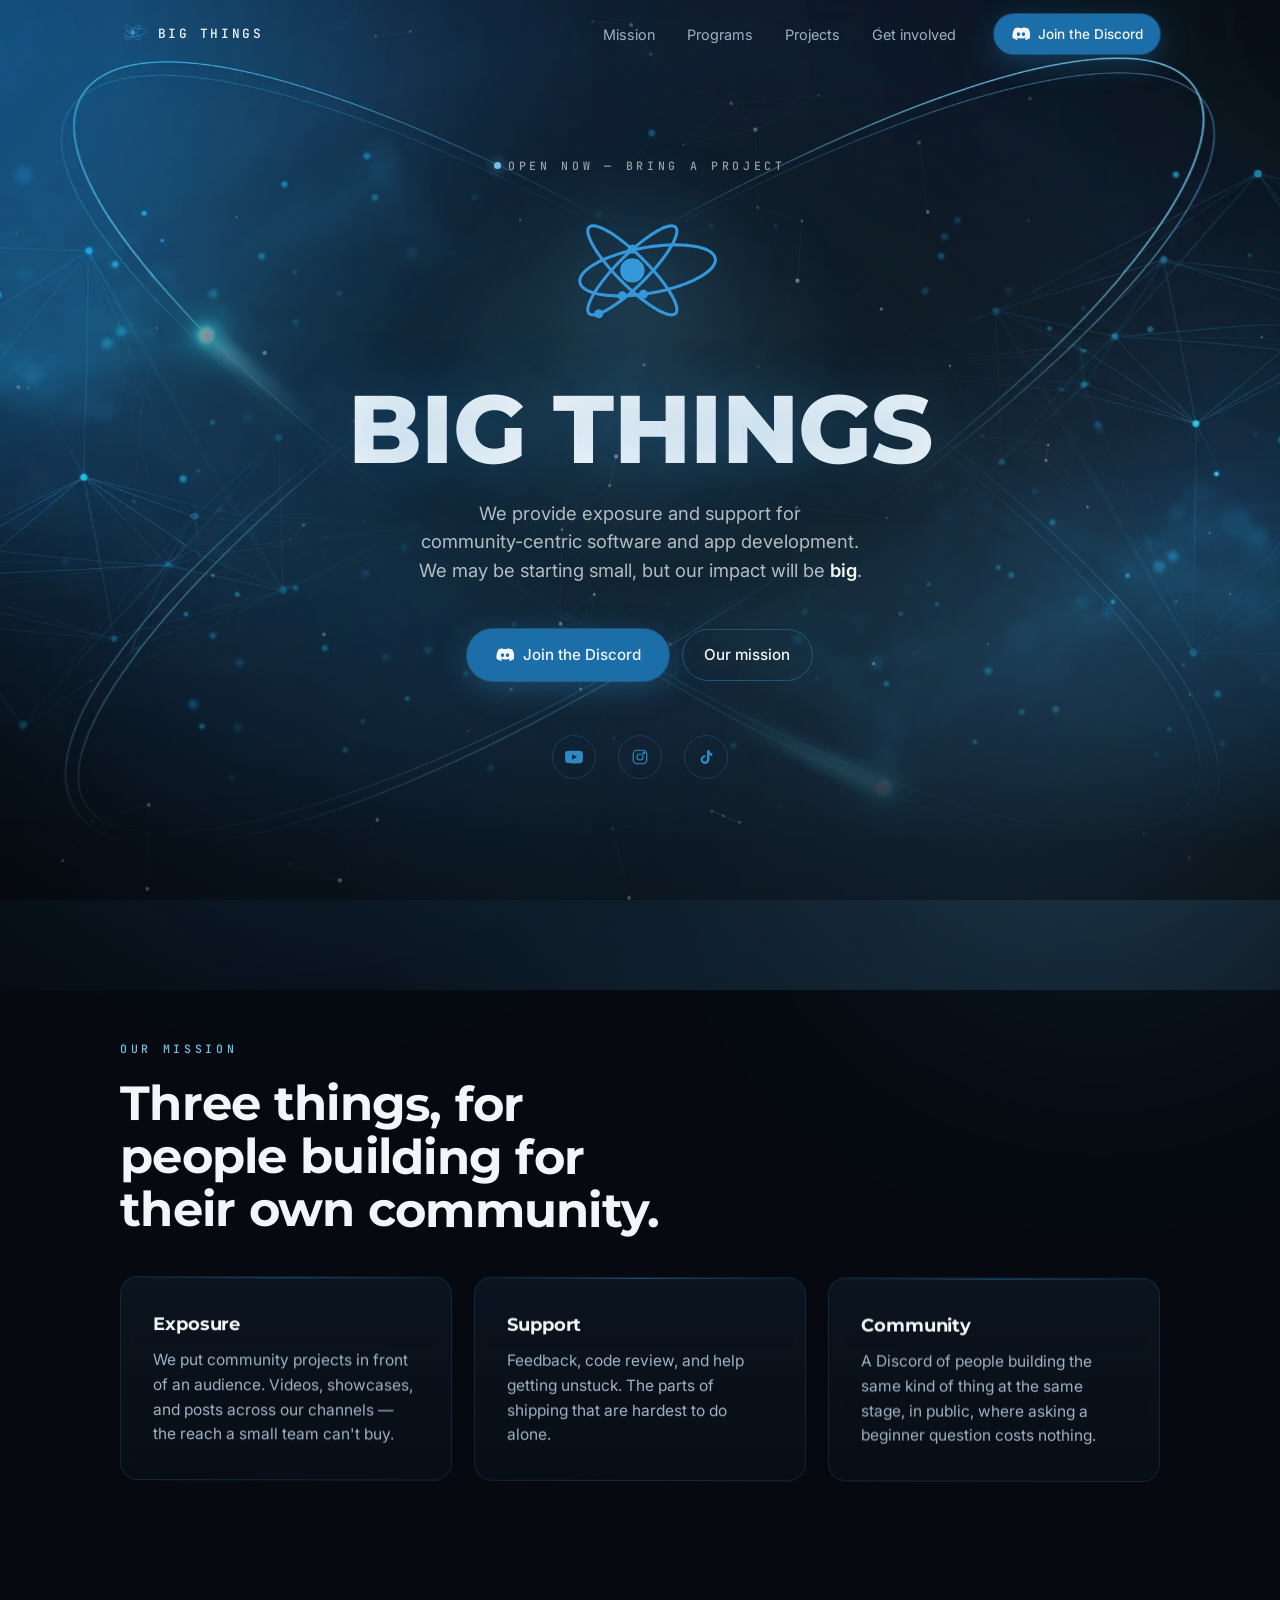
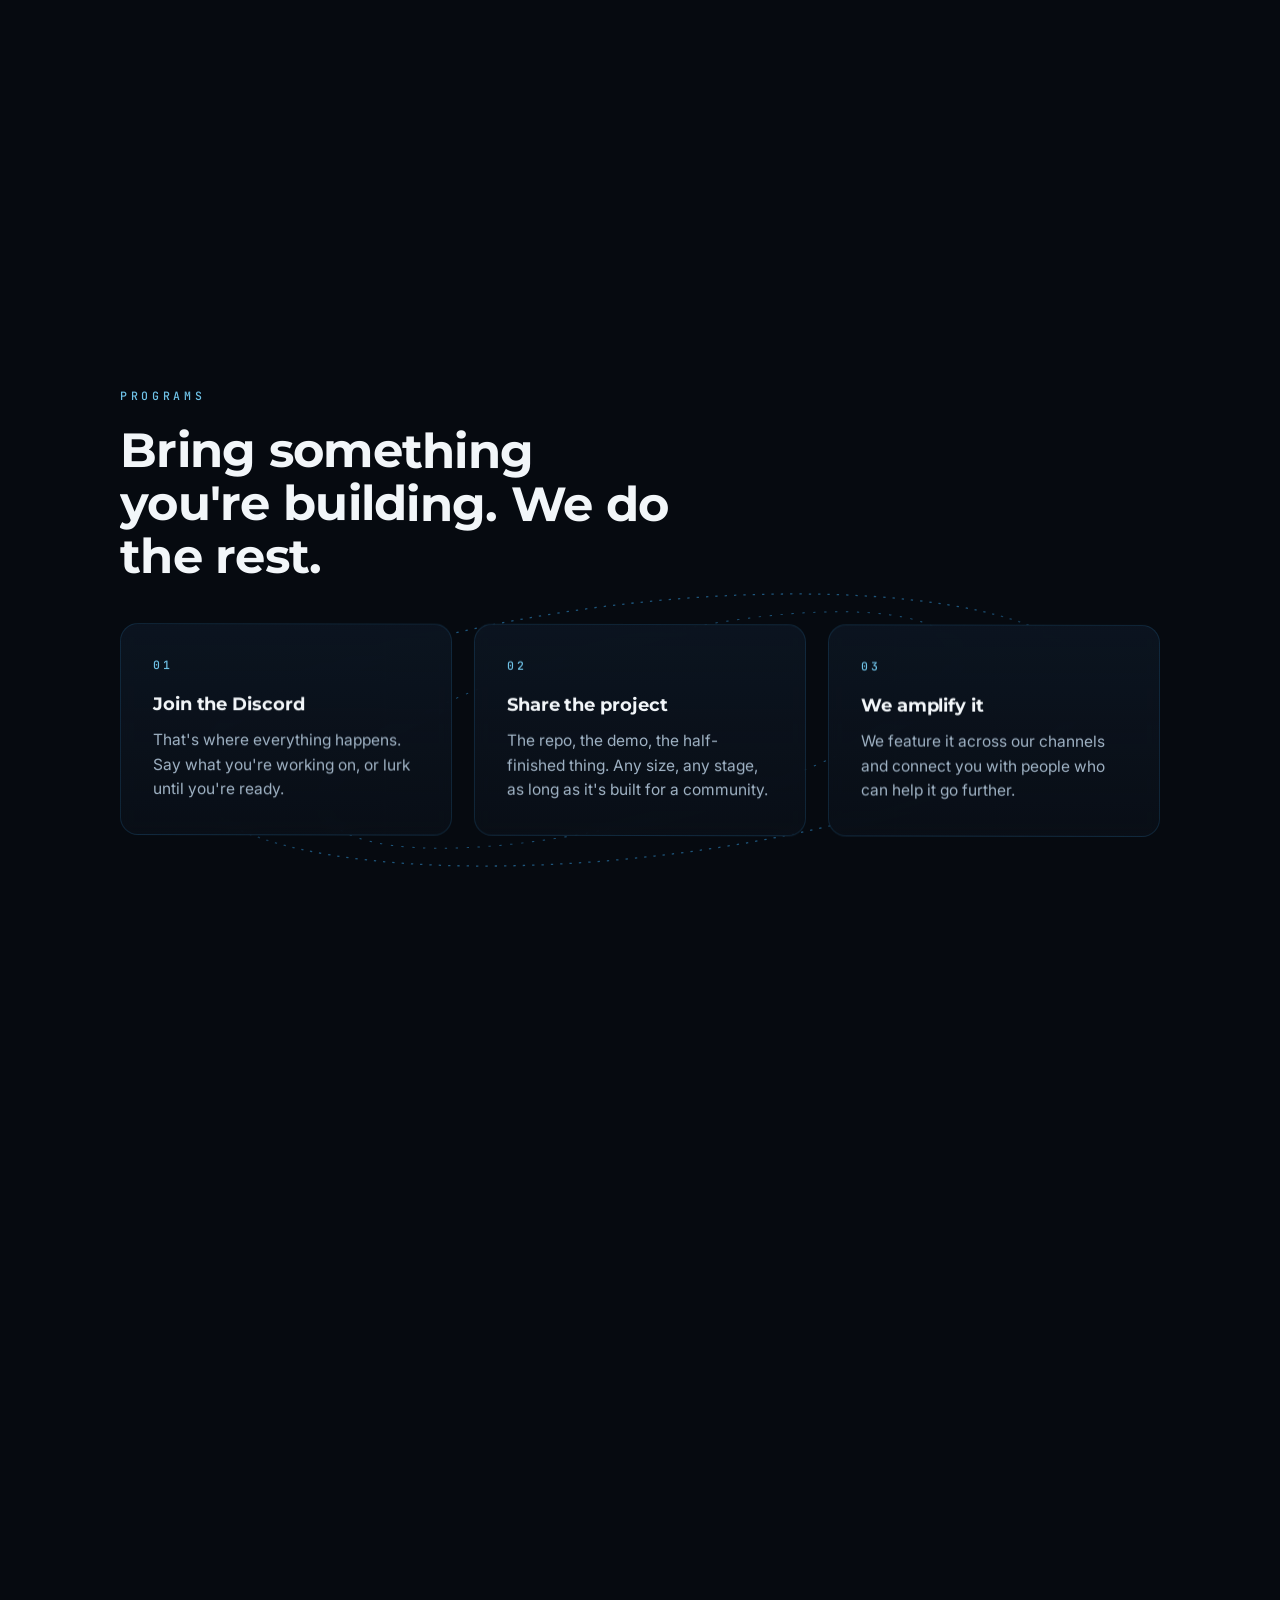
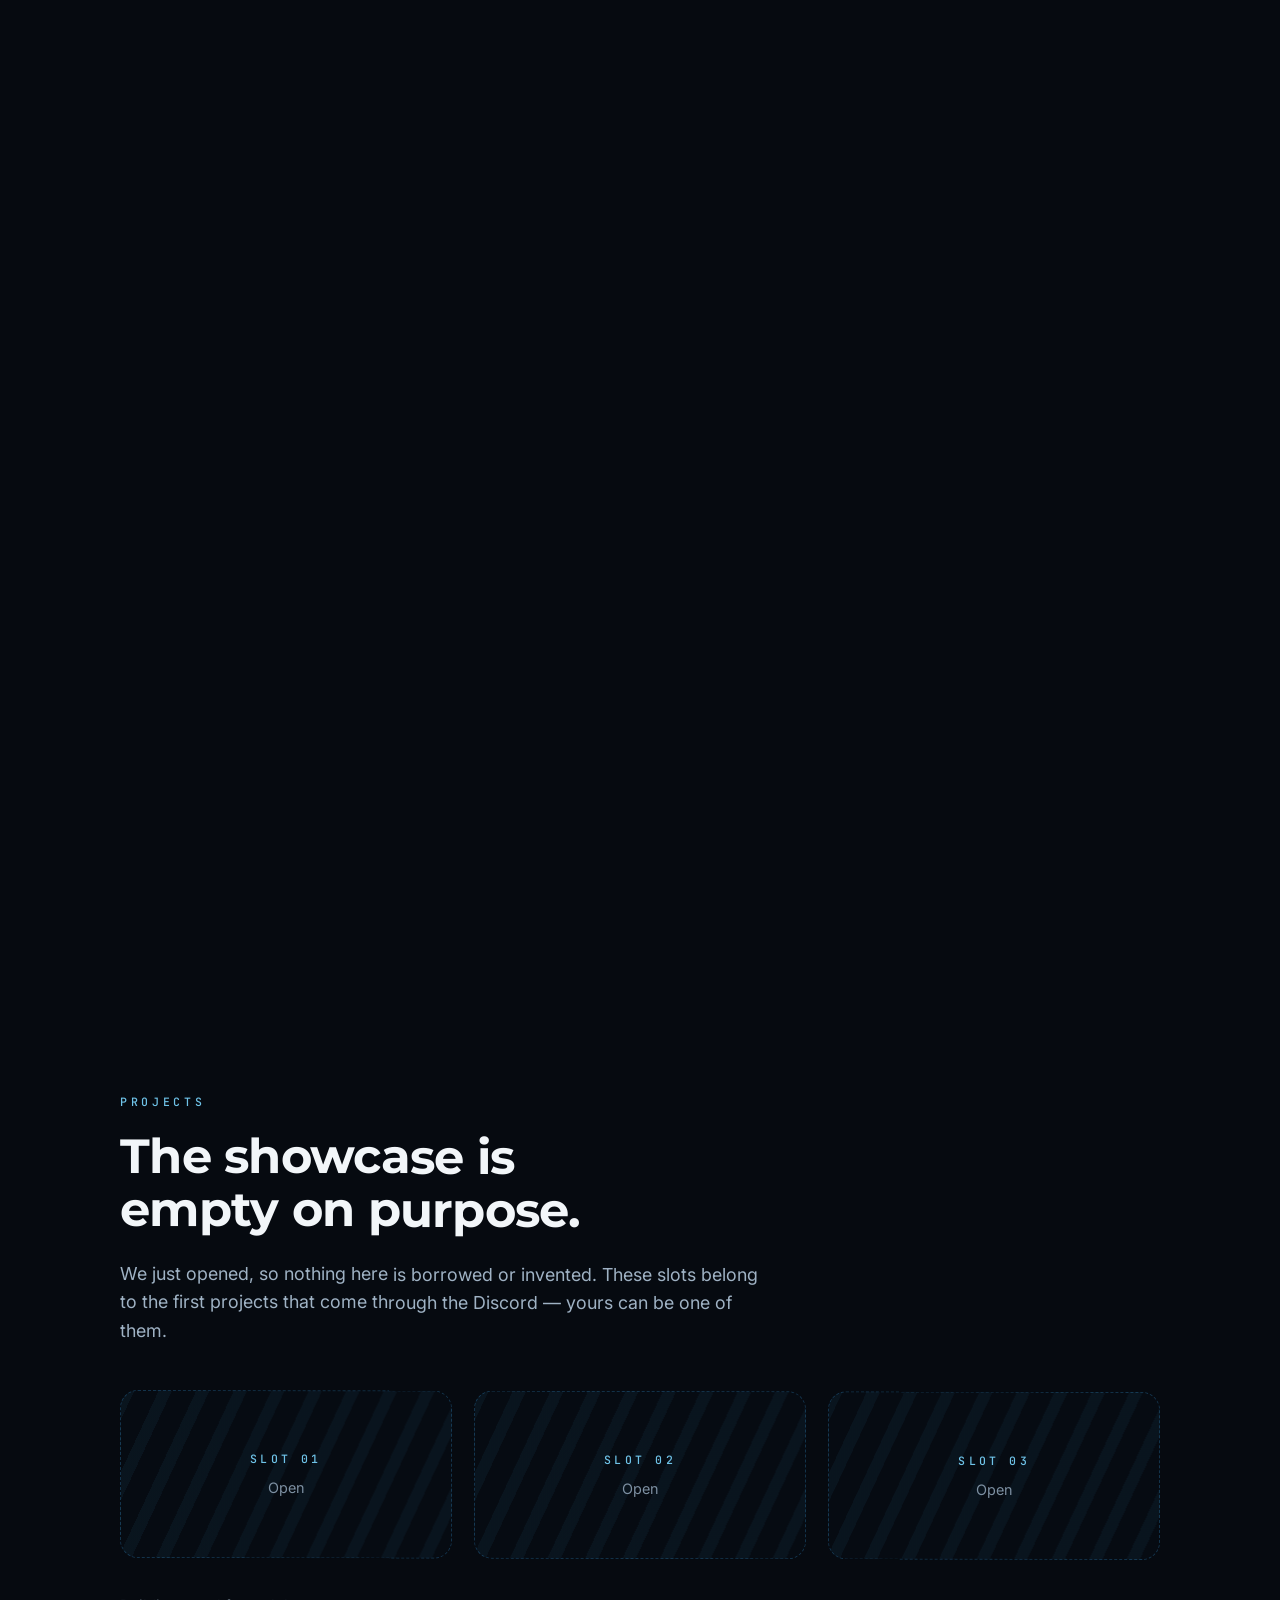
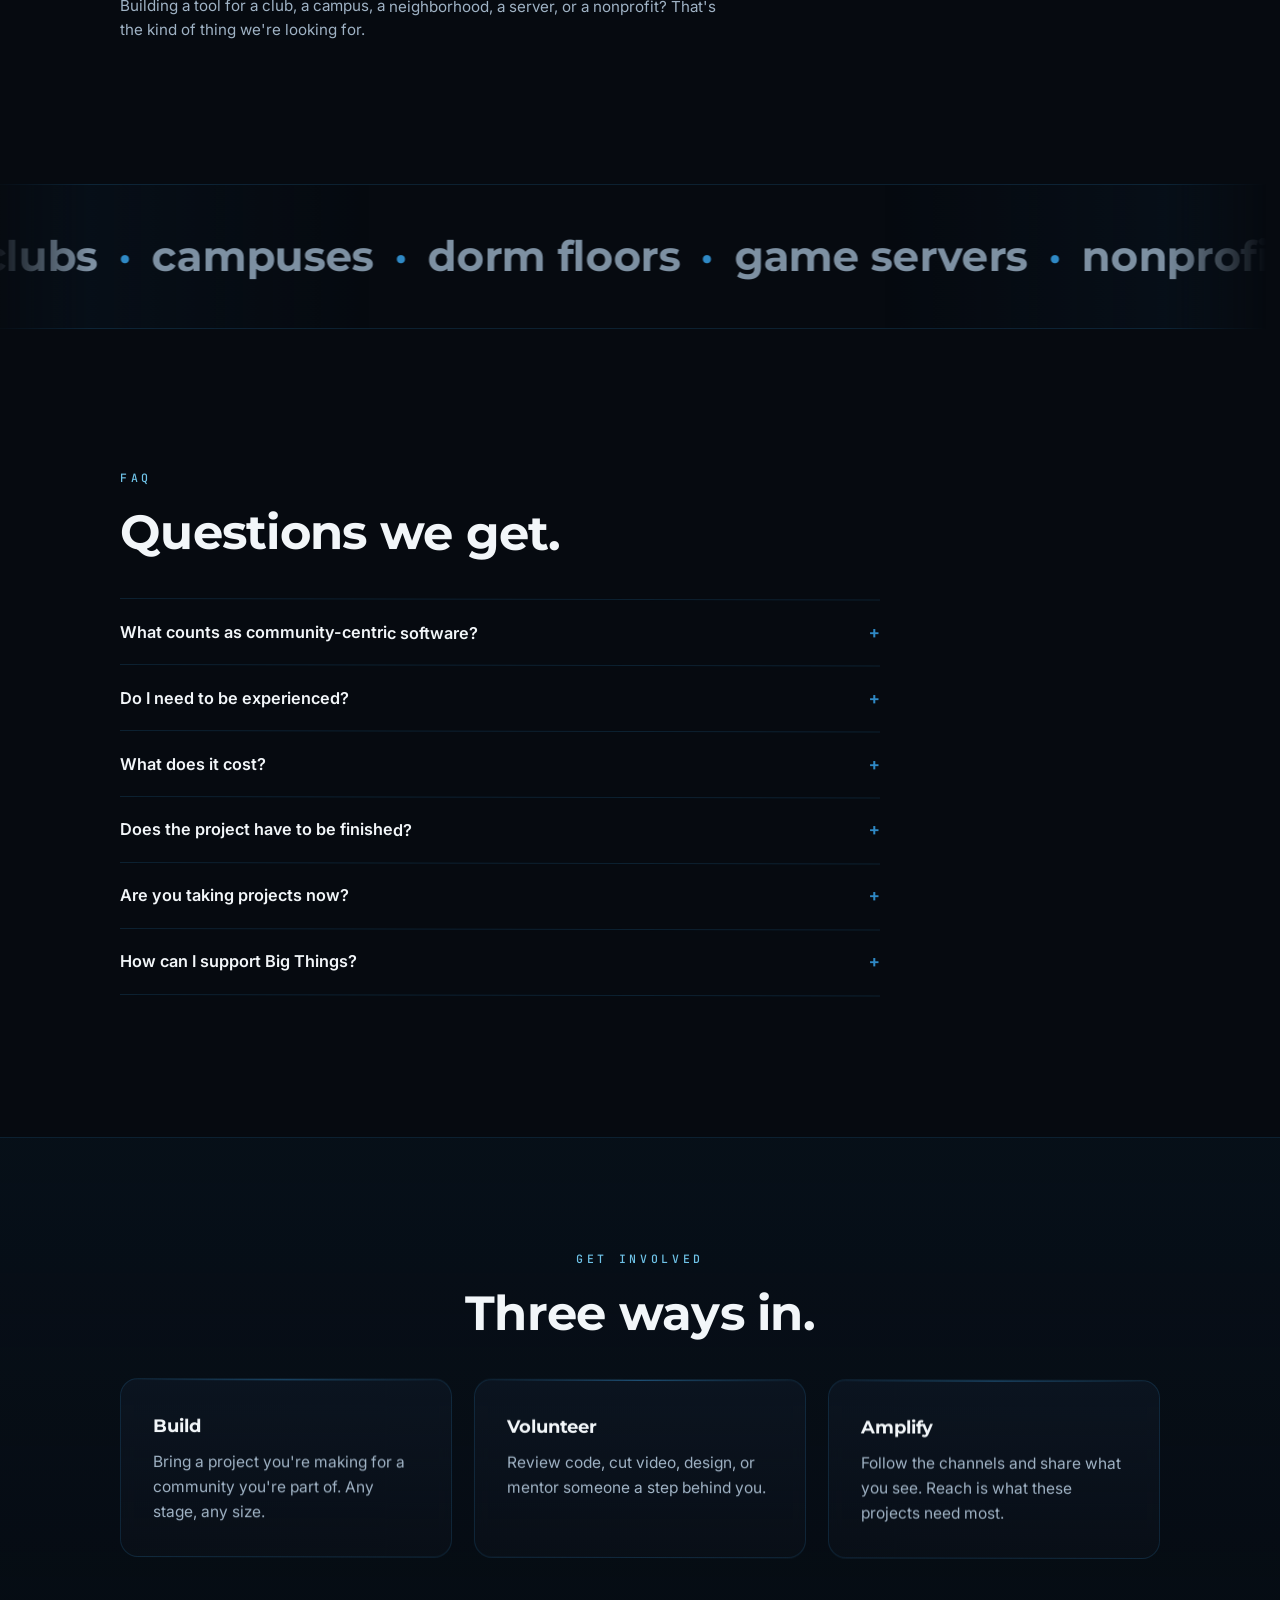
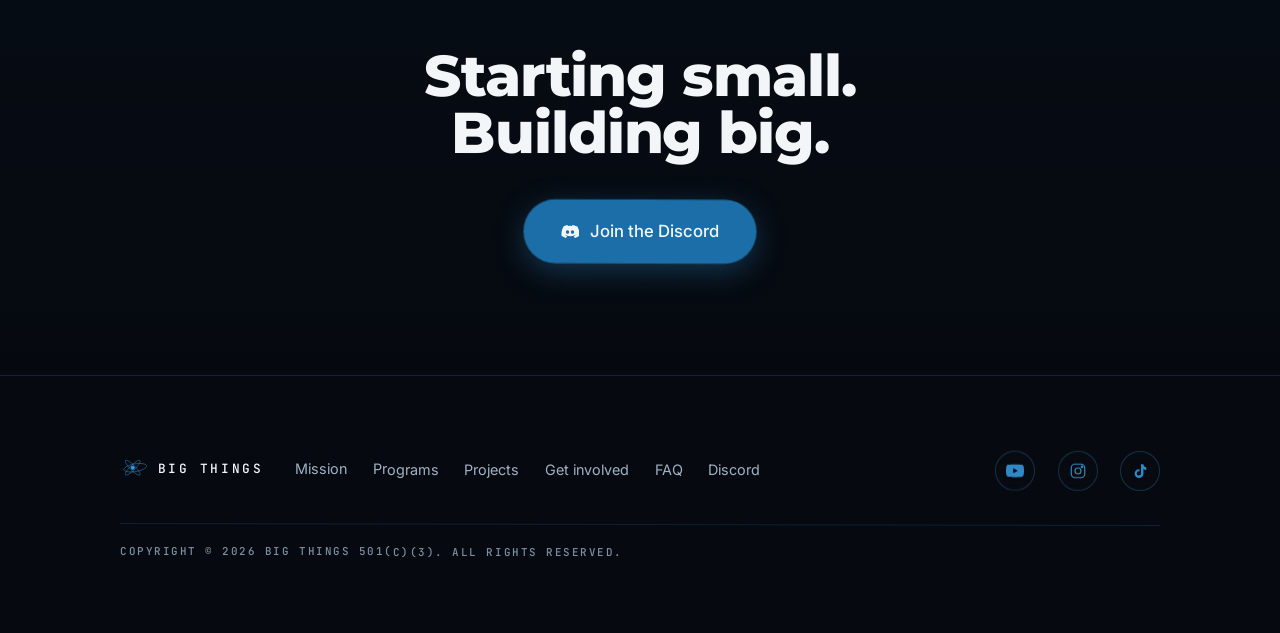
==== commit 0f9b233b: "Open with a curtain The mark spins up, holds, then the whole panel wipes upward off the page. Its re" ====
--- a/index.html
+++ b/index.html
@@ -64,6 +64,12 @@
 
 <a class="skip" href="#main">Skip to content</a>
 
+<!-- opening curtain: its resting state is invisible, so if animations never run
+     the page is simply already uncovered -->
+<div class="curtain" aria-hidden="true">
+  <img src="images/logo-static.svg" alt="" width="76" height="76" decoding="async">
+</div>
+
 <!-- ambient layers: drift wash, three breathing orbs, constellation, vignette -->
 <div class="bg-drift" aria-hidden="true"></div>
 <div class="orb orb-1" aria-hidden="true"></div>
--- a/styles.css
+++ b/styles.css
@@ -55,6 +55,35 @@
   font-size: .9rem; text-decoration: none;
 }
 .skip:focus { transform: translate(-50%,0); }
+
+.sr-only {
+  position: absolute; width: 1px; height: 1px; padding: 0; margin: -1px;
+  overflow: hidden; clip-path: inset(50%); white-space: nowrap; border: 0;
+}
+
+/* ---------- opening curtain ---------- */
+
+.curtain {
+  position: fixed; inset: 0; z-index: 200;
+  display: grid; place-items: center;
+  background: var(--ink);
+  opacity: 0; pointer-events: none;          /* the resting state is "gone" */
+  animation: curtain 1.15s var(--ease) backwards;
+}
+.curtain img {
+  filter: drop-shadow(0 0 30px rgba(47,137,197,.6));
+  animation: curtain-mark 1.15s var(--ease) backwards;
+}
+@keyframes curtain {
+  0%, 45% { opacity: 1; clip-path: inset(0 0 0 0); }
+  100%    { opacity: 1; clip-path: inset(0 0 100% 0); }
+}
+@keyframes curtain-mark {
+  0%   { opacity: 0; transform: scale(.7) rotate(-25deg); }
+  40%  { opacity: 1; transform: scale(1) rotate(0deg); }
+  70%  { opacity: 1; transform: scale(1); }
+  100% { opacity: 0; transform: scale(1.5); }
+}
 
 /* ---------- ambient background ---------- */
 
@@ -363,7 +392,31 @@
 
 /* ---------- how it works / orbit ---------- */
 
-.orbit-section { overflow: hidden; }
+.orbit-section { overflow: clip; }
+
+/* Programs pins: the stage holds while the page scrolls a further screen and a
+   half, and the three steps arrive one at a time on that scrub. Only where
+   there is room for it — anywhere else the section stays a normal block. */
+@media (min-width: 860px) and (min-height: 720px) and (prefers-reduced-motion: no-preference) {
+  .pin-track { height: 250vh; }
+  .pin-stage {
+    position: sticky; top: 0; height: 100vh;
+    display: flex; align-items: center;
+  }
+  .orbit-section .steps > * {
+    --act: clamp(0, calc((var(--q, 1) - .12 - var(--o, 0)) * 5), 1);
+    --rise: calc((1 - var(--act)) * 70px);
+    opacity: var(--act);
+  }
+  .orbit-section .steps > :nth-child(2) { --o: .13; }
+  .orbit-section .steps > :nth-child(3) { --o: .26; }
+  .orbit-section .orbit {
+    transform: translate(-50%, -50%)
+               rotate(calc((var(--q, .5) - .3) * 22deg))
+               scale(calc(.9 + var(--q, .5) * .3));
+  }
+  .orbit-section #orbit-draw { stroke-dashoffset: calc(100 - var(--q, 1) * 130); }
+}
 
 /* the track is sized to the step cards, not the section, so it always reads as
    one orbit passing behind them rather than a stray rule across the heading */
@@ -517,6 +570,17 @@
 }
 .h2.is-split.in .line-i { transform: none; }
 
+/* the lede assembles word by word under the wordmark */
+.hero-lede.is-split .wd {
+  display: inline-block;
+  animation: word-in .7s var(--ease) backwards;
+  animation-delay: calc(1s + var(--i) * .028s);
+}
+@keyframes word-in {
+  from { opacity: 0; transform: translateY(.6em); filter: blur(4px); }
+  to   { opacity: 1; transform: none; filter: none; }
+}
+
 /* once the characters carry the entry, the block-level fade is redundant —
    the wordmark keeps only its light sweep */
 .hero-title.is-split {
@@ -613,6 +677,37 @@
 }
 .marquee-track i { color: var(--brand); font-style: normal; padding: 0 .5em; }
 @keyframes marquee { to { transform: translateX(-50%); } }
+
+/* ---- scroll velocity ----
+   The page leans into a flick and settles when it stops. Small numbers on
+   purpose: this reads as weight, not as a wobble. */
+.section .wrap, .cta-band .wrap, .footer-inner {
+  transform: skewY(calc(var(--v, 0) * .5deg));
+}
+.marquee { transform: translateX(calc(var(--v, 0) * -60px)); }
+.marquee-track span { transform: scaleX(calc(1 + var(--v, 0) * .015)); }
+.brand-mark { transform: rotate(calc(var(--sp, 0) * 220deg)); }
+.constellation { transform: translateY(calc(var(--v, 0) * 8px)); }
+
+/* cards carry a light that follows the pointer inside them */
+.card::after, .step::after {
+  content: ""; position: absolute; inset: 0; pointer-events: none;
+  border-radius: inherit;
+  background: radial-gradient(220px circle at calc(50% + var(--mx, 0) * 50%) calc(50% + var(--my, 0) * 50%),
+              rgba(111,195,232,.13), transparent 70%);
+  opacity: 0; transition: opacity .35s var(--ease);
+}
+.card:hover::after, .step:hover::after { opacity: 1; }
+.step { position: relative; overflow: hidden; }
+
+/* the open slots keep their dashes moving, so an empty showcase still reads as live */
+.slot {
+  background-image: repeating-linear-gradient(115deg,
+    rgba(47,137,197,.07) 0 12px, transparent 12px 34px);
+  background-size: 200% 100%;
+  animation: slot-drift 14s linear infinite;
+}
+@keyframes slot-drift { to { background-position: -200% 0; } }
 
 /* ---- pointer magnetics ---- */
 .btn { transform: translate(var(--px, 0), var(--py, 0)); }
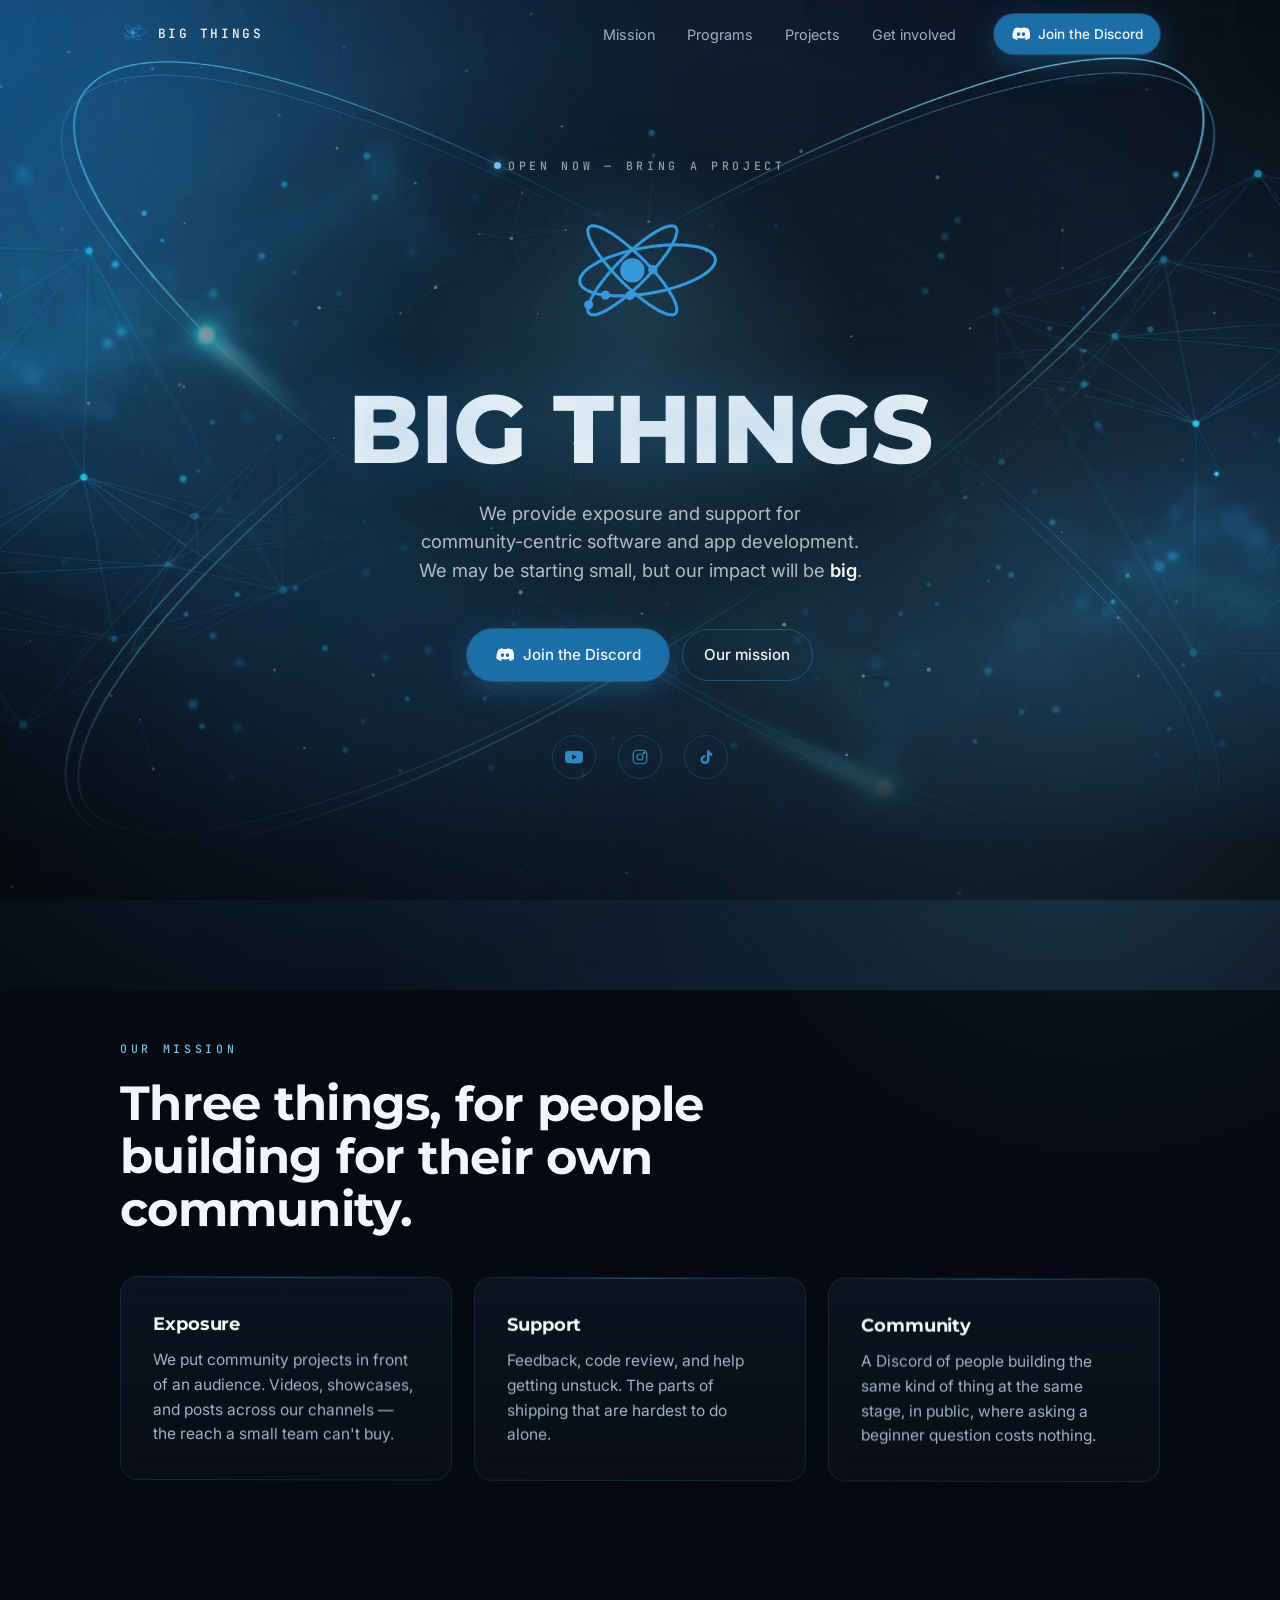
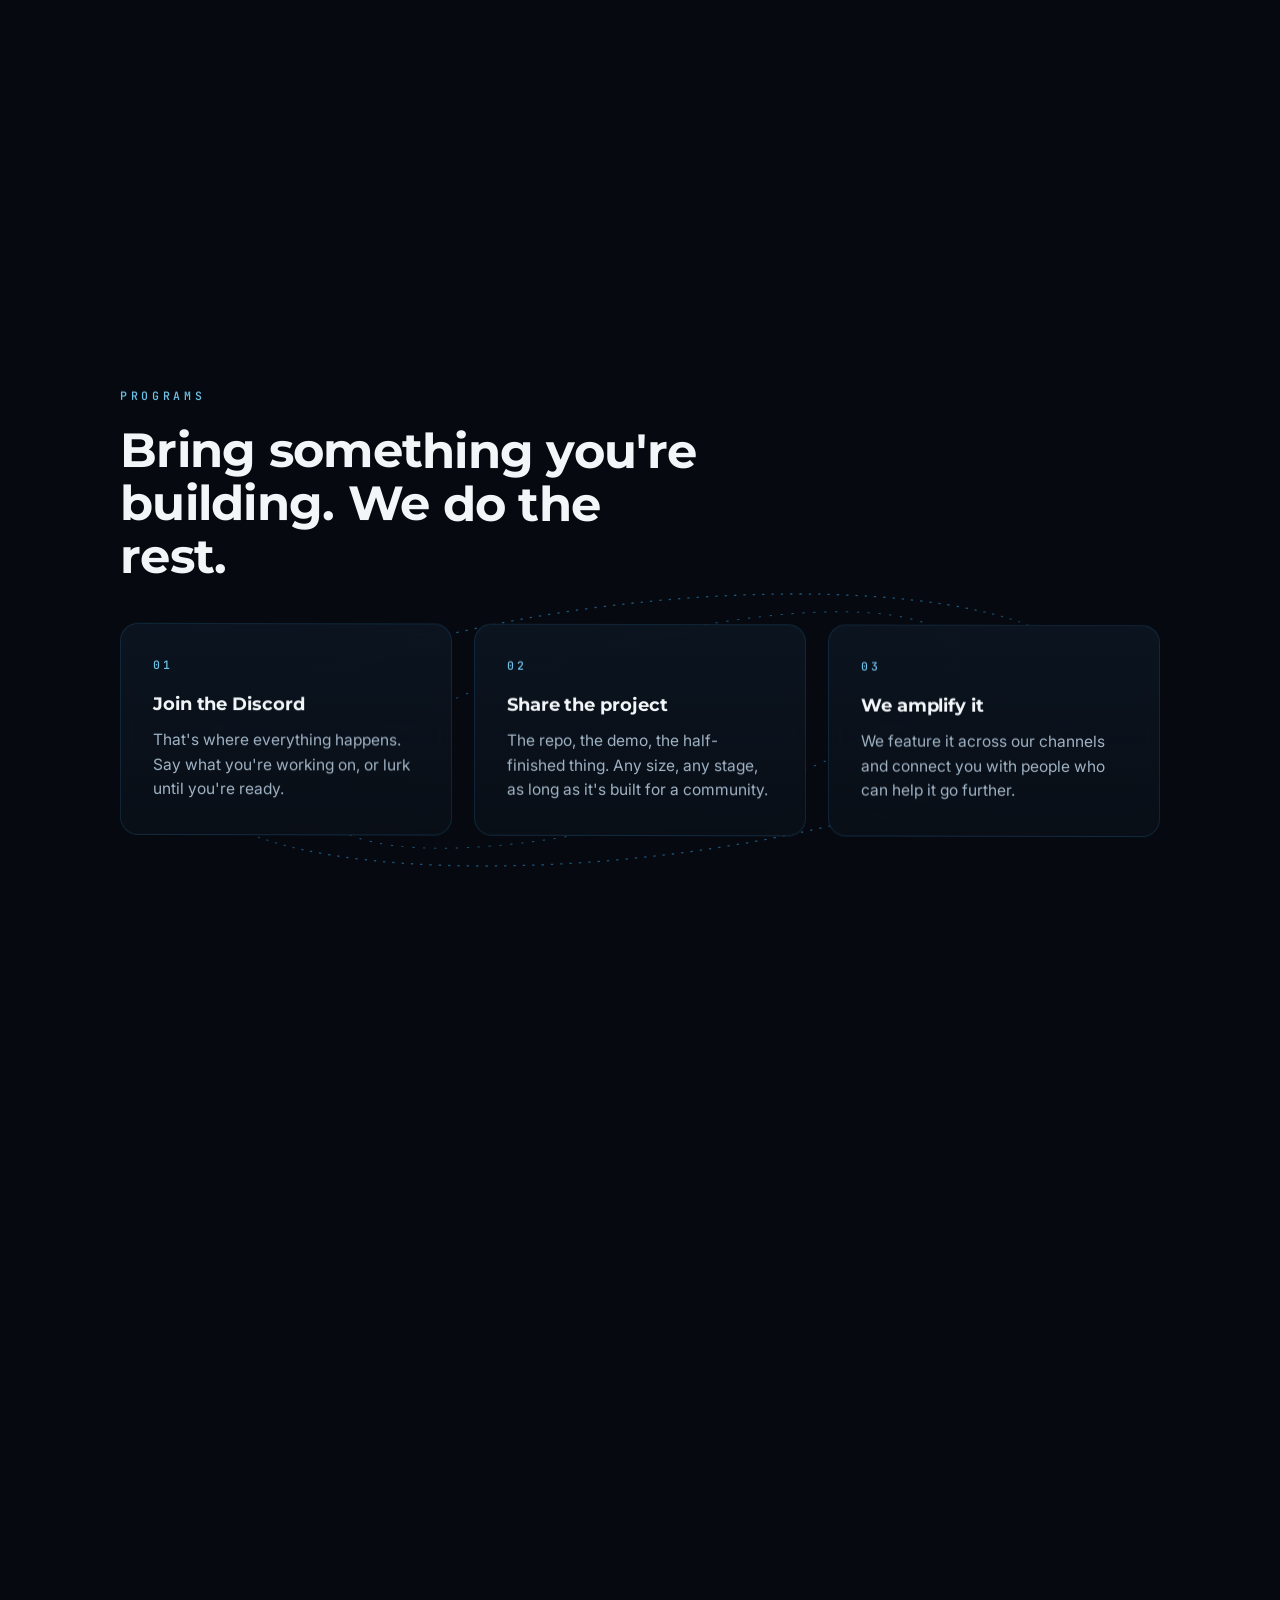
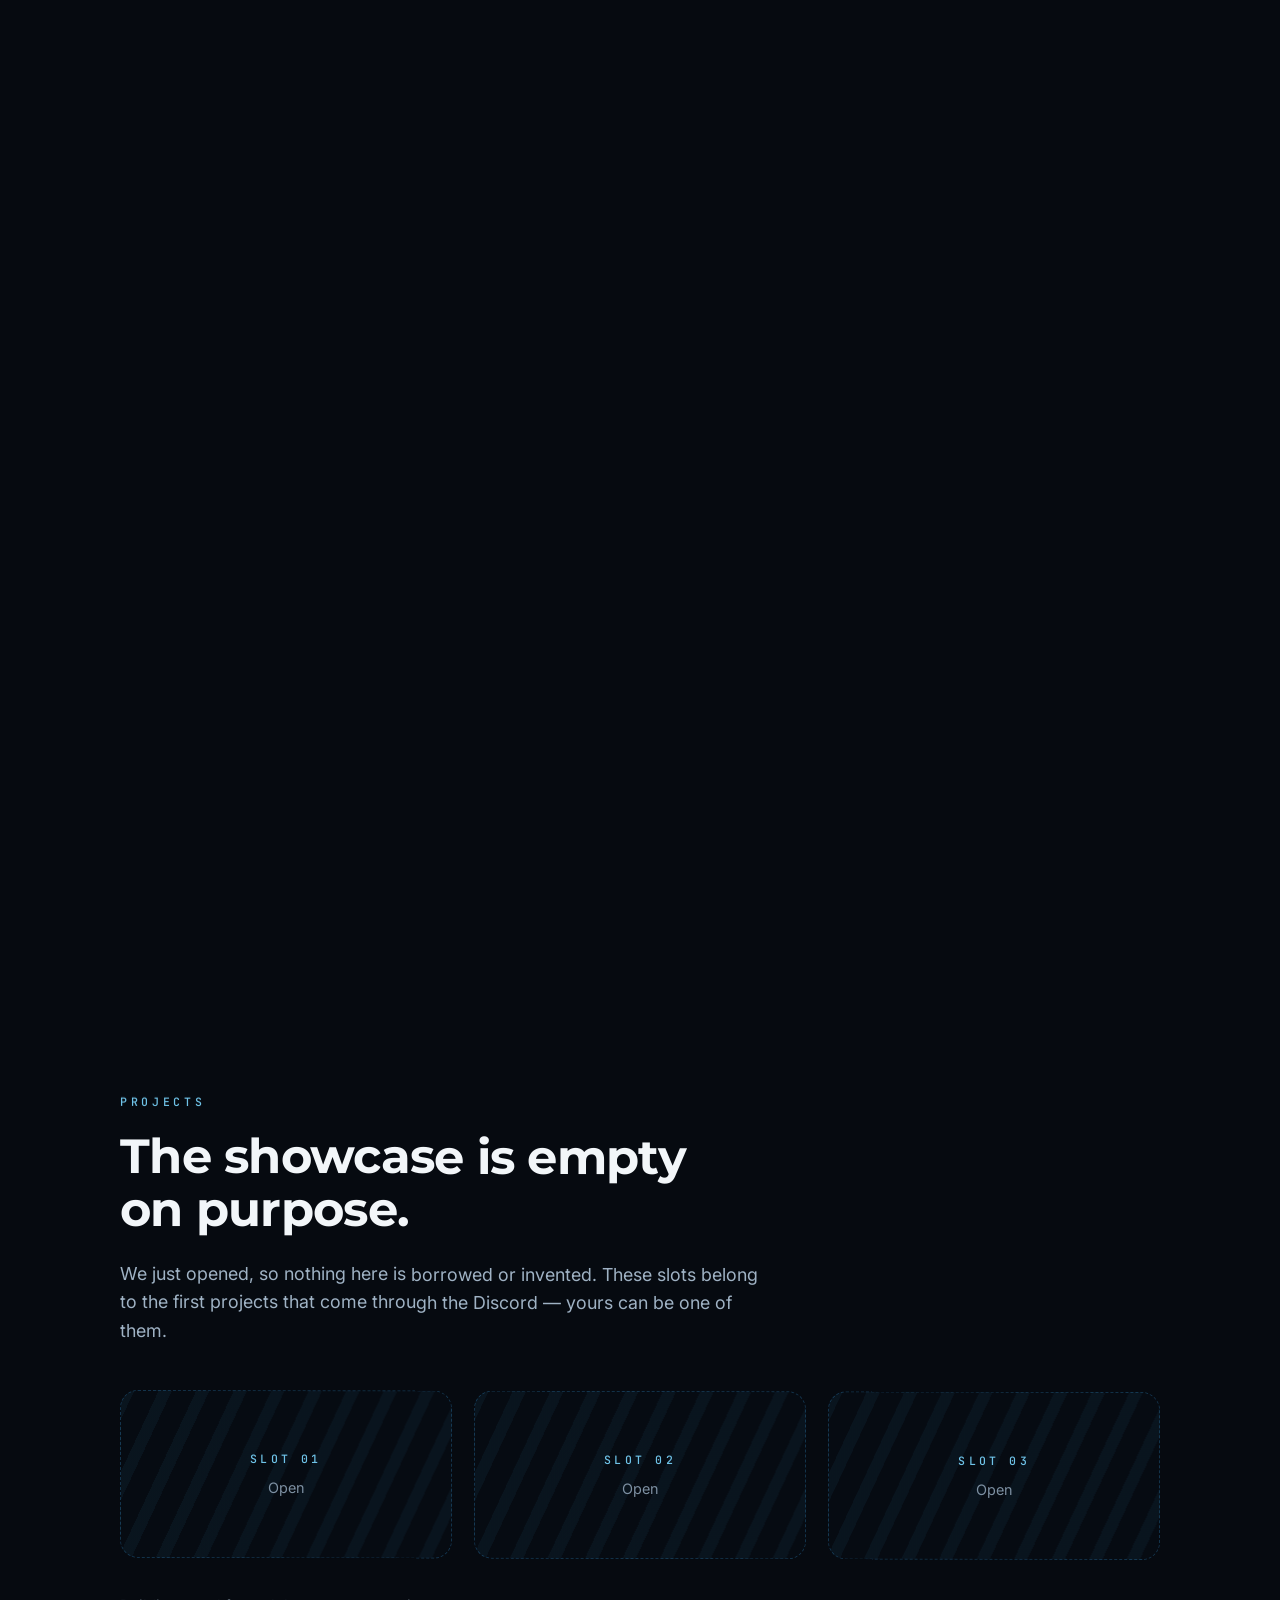
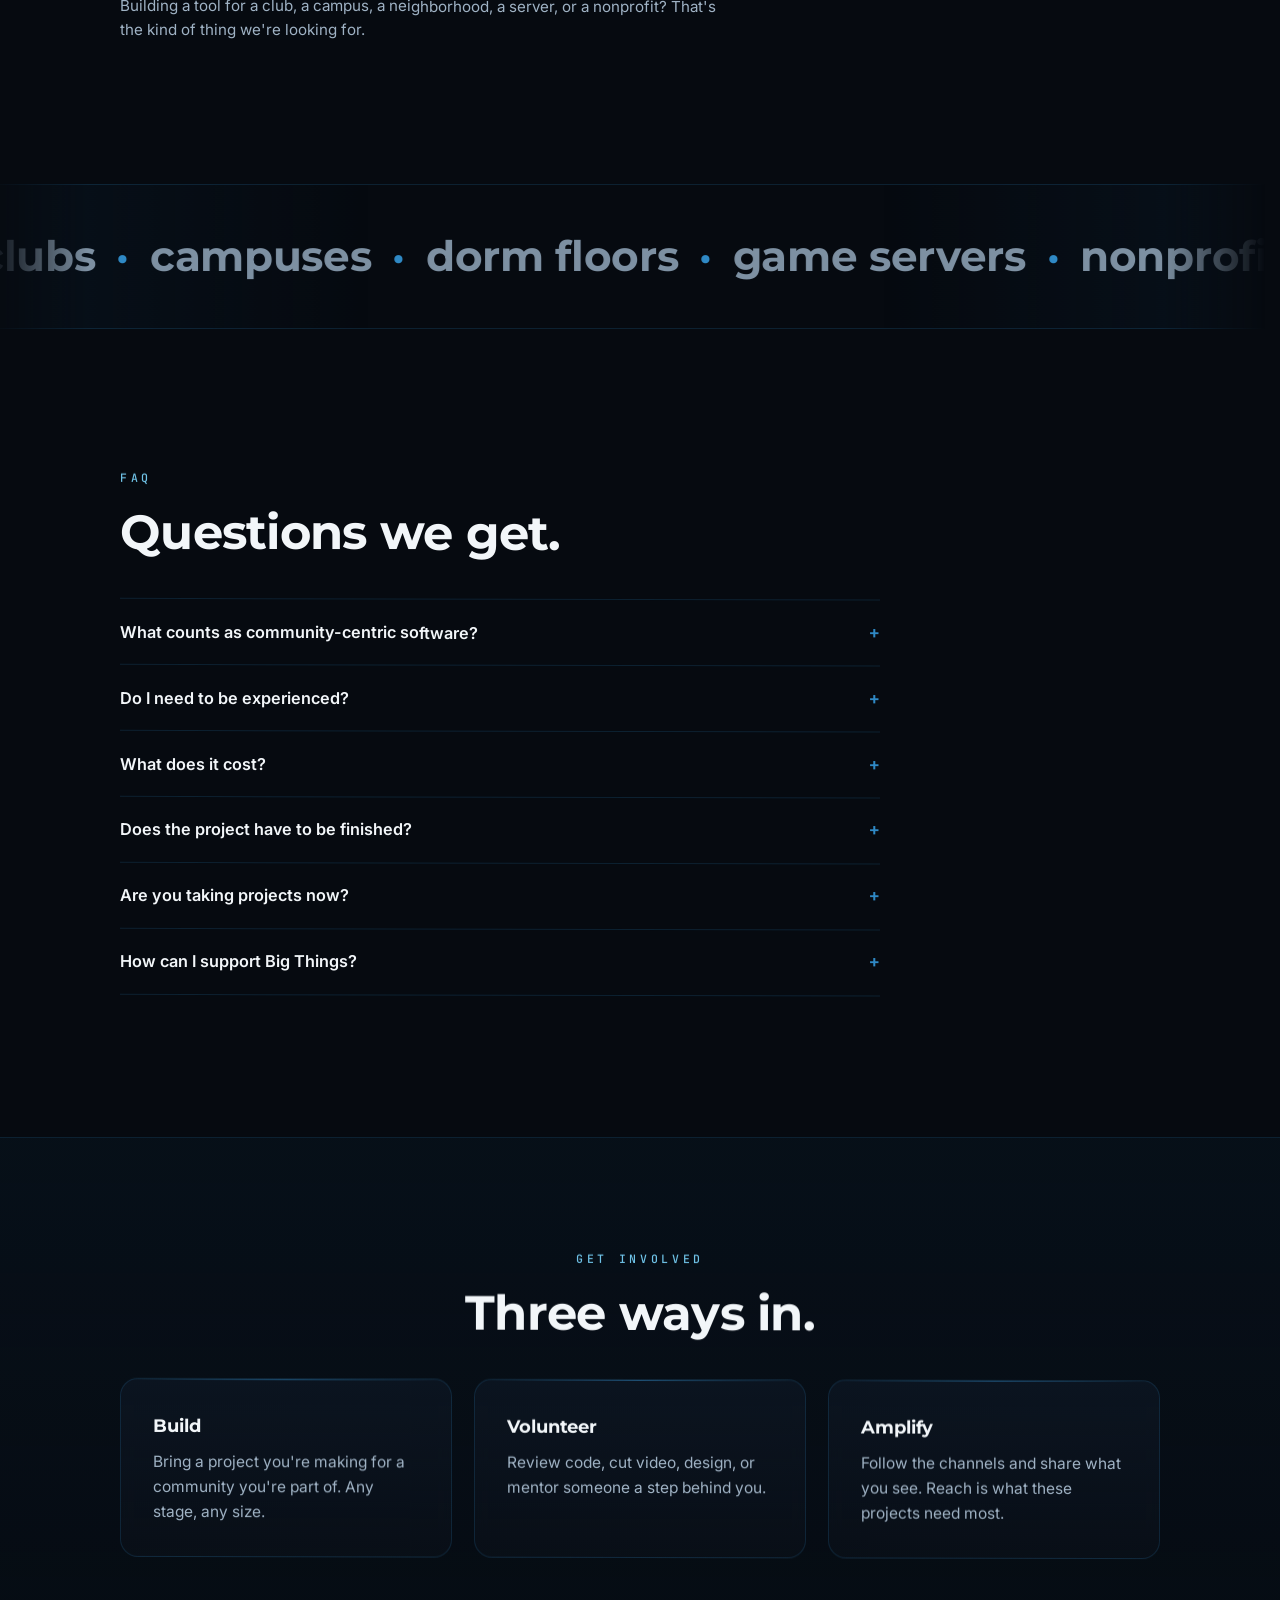
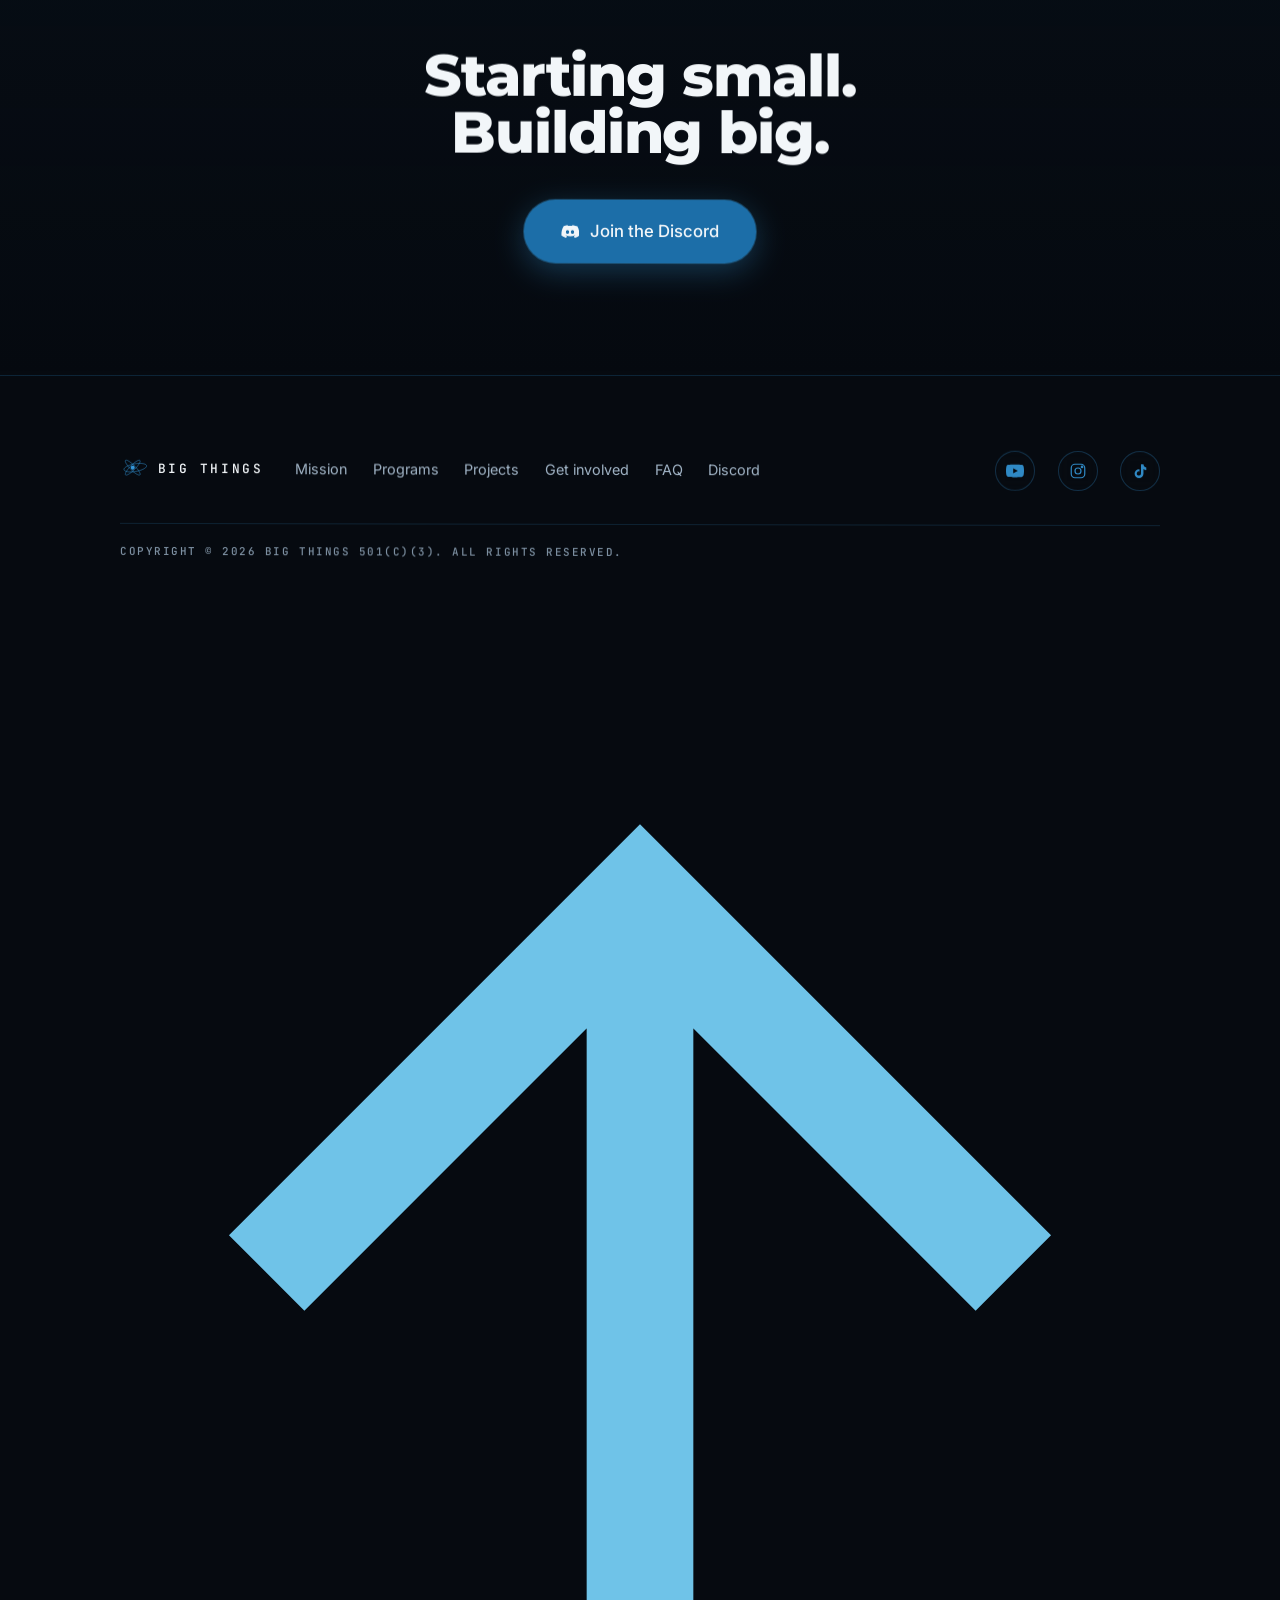
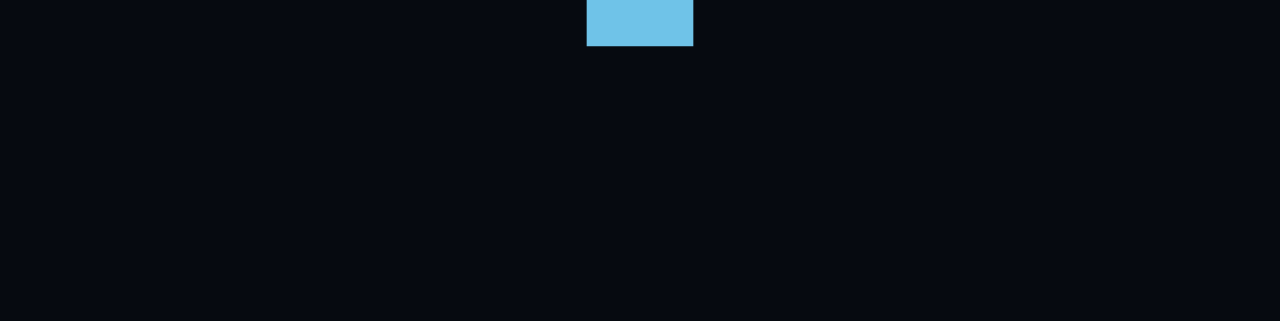
==== commit 8aa5e4e7: "Add a back-to-top control Fades in past 45% of the page and is only clickable once it is actually vi" ====
--- a/index.html
+++ b/index.html
@@ -322,6 +322,10 @@
   </div>
 </footer>
 
+<a class="to-top" href="#top" aria-label="Back to top">
+  <svg viewBox="0 0 24 24" fill="none" stroke="currentColor" stroke-width="2" aria-hidden="true"><path d="M12 19V5M5 12l7-7 7 7"/></svg>
+</a>
+
 <script src="app.js" defer></script>
 </body>
 </html>
--- a/styles.css
+++ b/styles.css
@@ -709,6 +709,43 @@
 }
 @keyframes slot-drift { to { background-position: -200% 0; } }
 
+/* ---- rolling links ---- */
+.roll { display: block; overflow: hidden; height: 1.2em; }
+.roll > span { display: block; height: 1.2em; line-height: 1.2em; transition: transform .42s var(--ease); }
+.roll > span:last-child { color: var(--brand-hi); }
+a:hover .roll > span, a:focus-visible .roll > span { transform: translateY(-1.2em); }
+
+/* ---- cursor ring ---- */
+.cursor-ring {
+  position: fixed; top: 0; left: 0; z-index: 150;
+  width: 40px; height: 40px; border-radius: 50%;
+  border: 1px solid rgba(111,195,232,.55);
+  pointer-events: none; opacity: 0;
+  transition: opacity .3s var(--ease), width .25s var(--ease), height .25s var(--ease),
+              margin .25s var(--ease), background-color .25s var(--ease), border-color .25s var(--ease);
+}
+.cursor-ring.on { opacity: 1; }
+.cursor-ring.hot {
+  width: 66px; height: 66px; margin: -13px;
+  background: rgba(111,195,232,.08); border-color: var(--brand-hi);
+}
+.cursor-ring.press { width: 28px; height: 28px; margin: 6px; }
+
+/* ---- shine across the solid button ---- */
+.btn { position: relative; overflow: hidden; isolation: isolate; }
+.btn::before {
+  content: ""; position: absolute; inset: 0; z-index: -1;
+  background: linear-gradient(105deg, transparent 35%, rgba(255,255,255,.28) 50%, transparent 65%);
+  transform: translateX(-120%);
+  transition: transform .7s var(--ease);
+}
+.btn:hover::before, .btn:focus-visible::before { transform: translateX(120%); }
+
+/* ---- section labels ride along ---- */
+@media (min-width: 860px) {
+  .section .wrap > .eyebrow { position: sticky; top: 5.2rem; z-index: 2; }
+}
+
 /* ---- pointer magnetics ---- */
 .btn { transform: translate(var(--px, 0), var(--py, 0)); }
 .btn:hover { transform: translate(var(--px, 0), calc(var(--py, 0) - 2px)); }
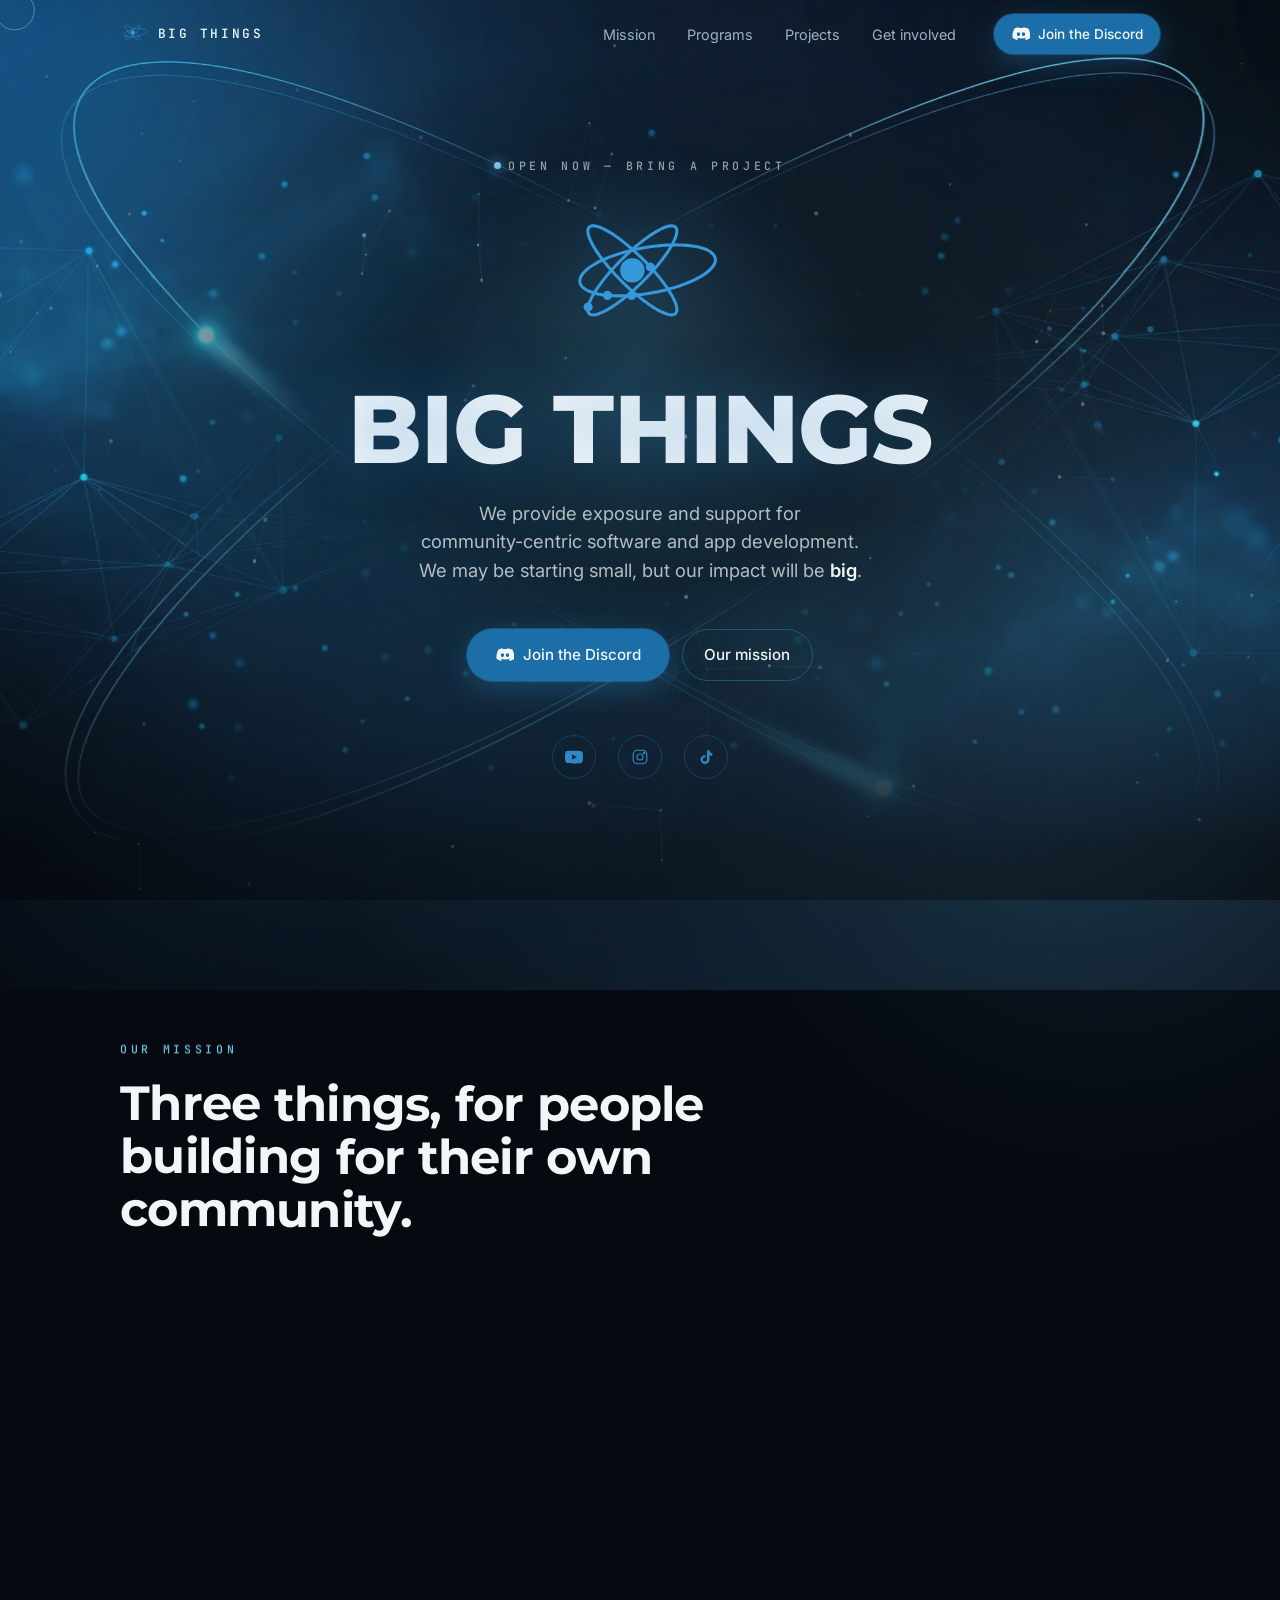
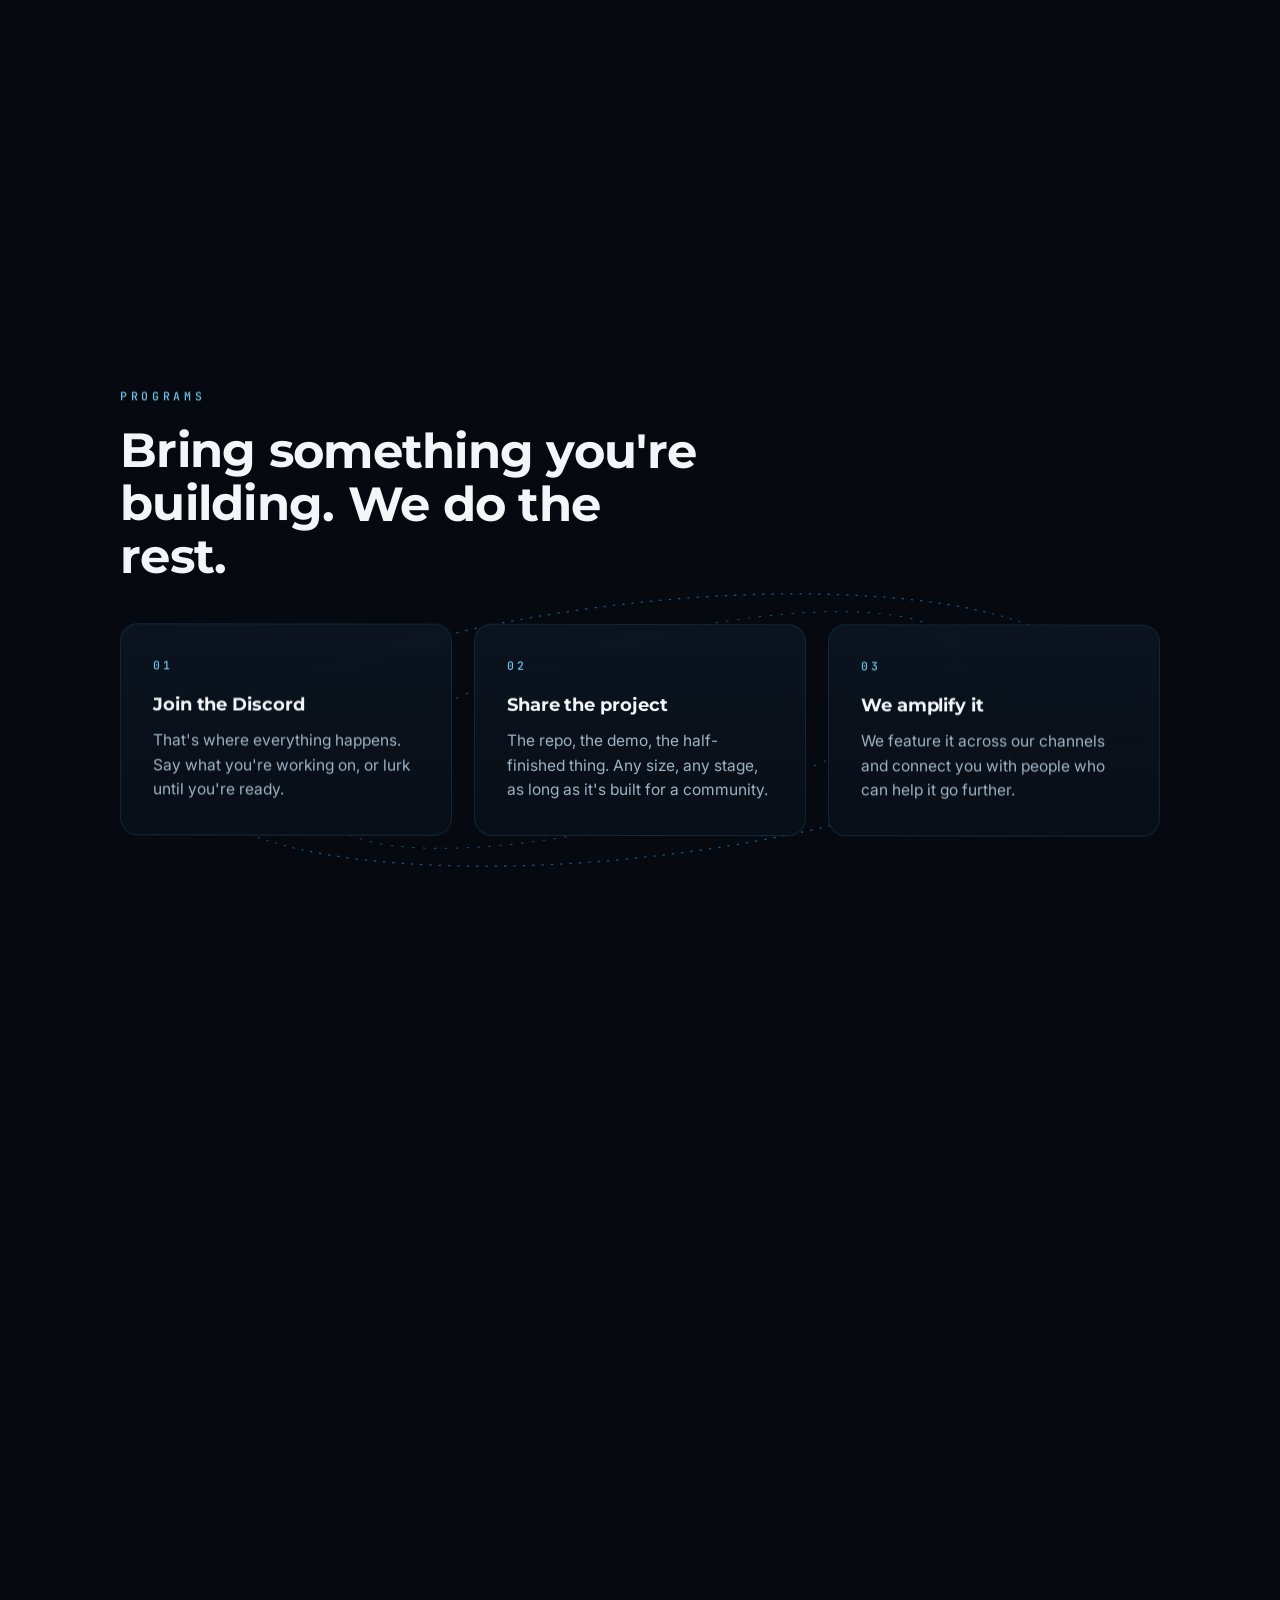
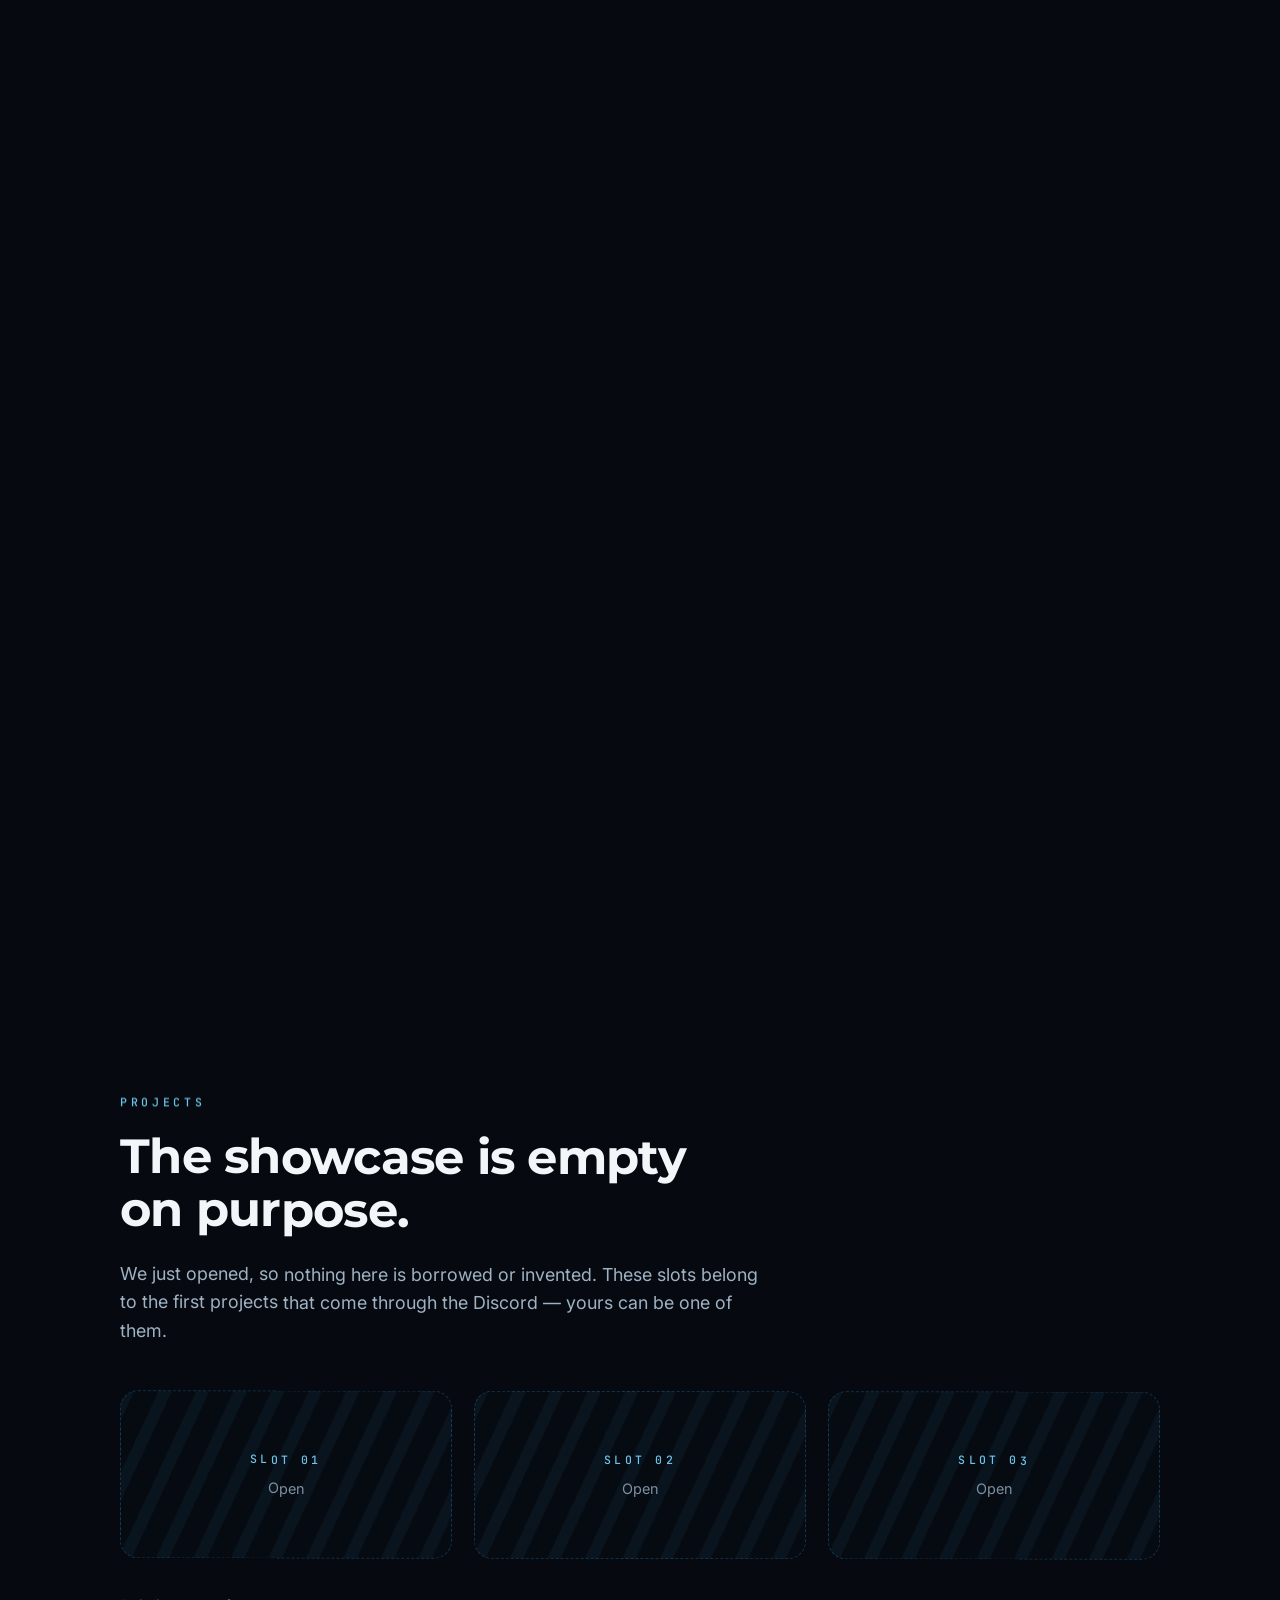
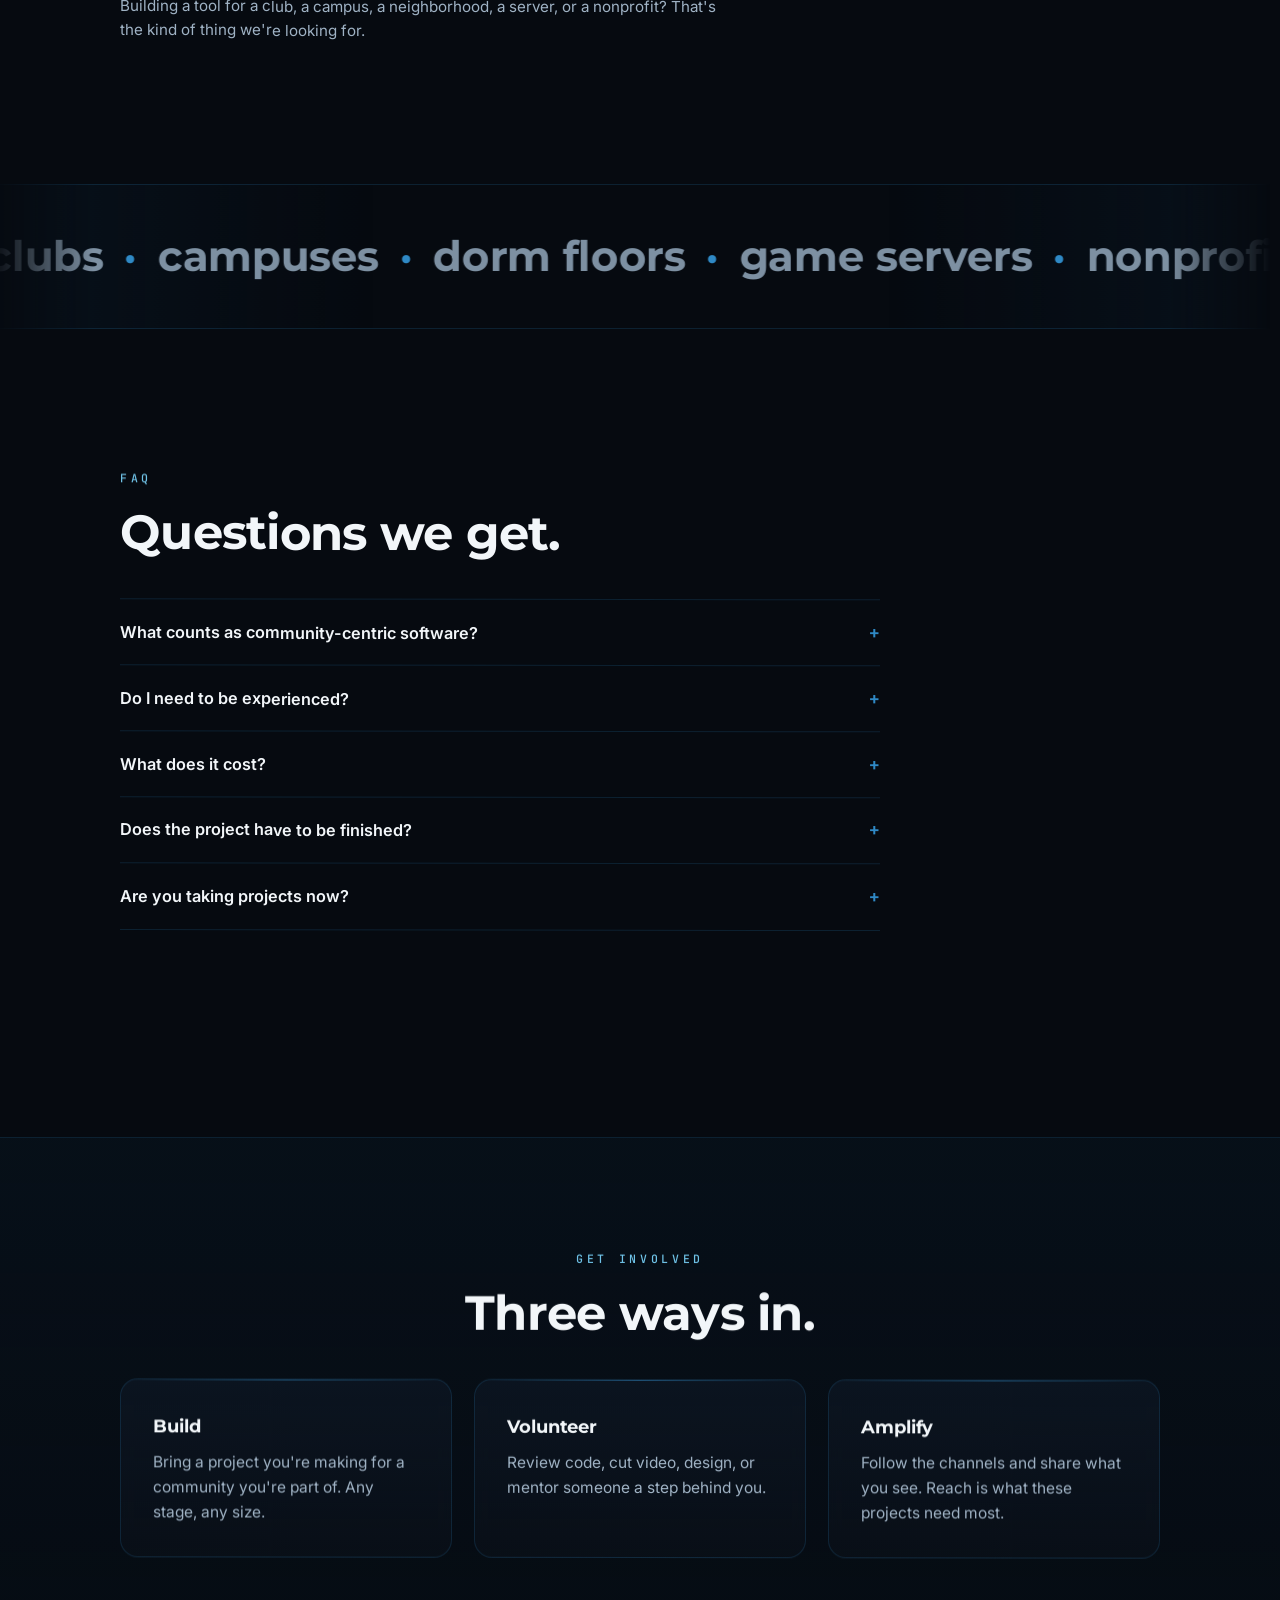
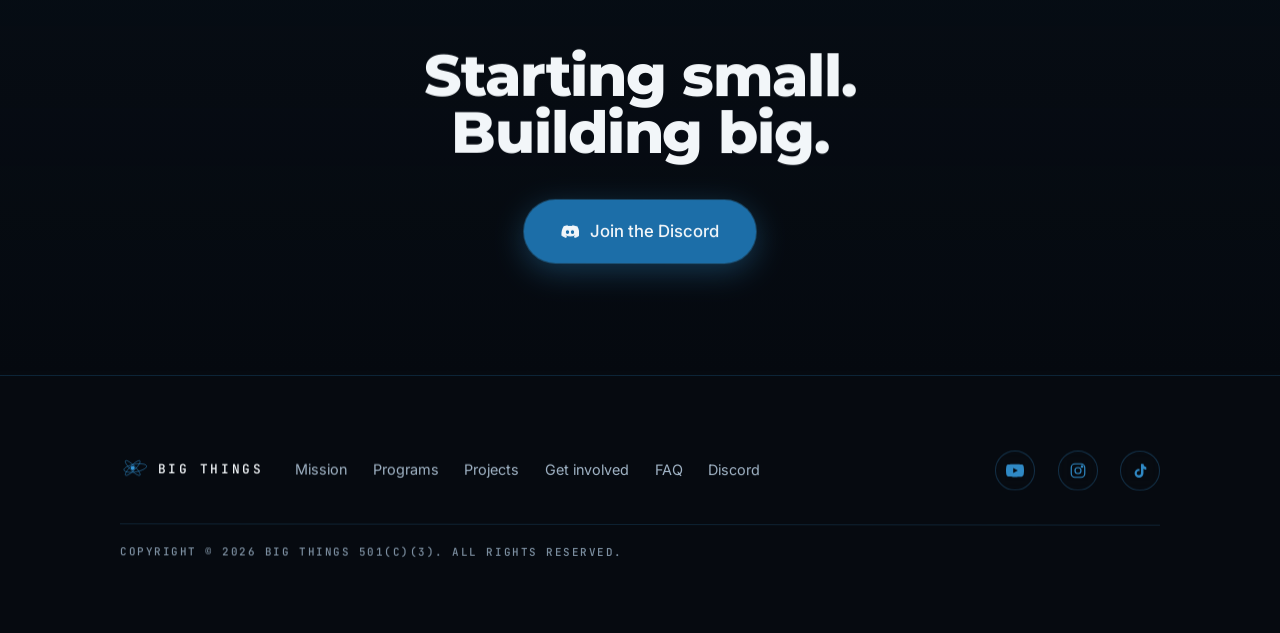
==== commit 1a87e29c: "Track the footer so it can arrive Co-Authored-By: Claude Opus 5 <noreply@anthropic.com>" ====
--- a/index.html
+++ b/index.html
@@ -290,7 +290,7 @@
 
 </main>
 
-<footer class="footer">
+<footer class="footer" data-scroll>
   <div class="wrap footer-inner">
     <a class="brand" href="#top">
       <img class="brand-mark" src="images/logo-static.svg" alt="" decoding="async" width="24" height="24">
--- a/styles.css
+++ b/styles.css
@@ -275,11 +275,21 @@
 
 .hero > *, .hero-logo { position: relative; z-index: 1; }
 
-/* the hero lifts and dissolves on the way out */
+/* the hero lifts and dissolves on the way out, and each layer drifts with the
+   pointer by its own --depth, so the stack reads as three-dimensional */
 .hero > *, .hero picture > .hero-logo {
   opacity: calc(1 - var(--q, 0) * 1.3);
-  transform: translateY(calc(var(--q, 0) * -46px));
-}
+  transform: translate3d(calc(var(--hx, 0) * var(--depth, 0px)),
+                         calc(var(--q, 0) * -46px + var(--hy, 0) * var(--depth, 0px)), 0);
+  transition: transform .5s var(--ease);
+}
+.hero .eyebrow  { --depth: 6px; }
+.hero-logo      { --depth: 22px; }
+.hero-title     { --depth: 14px; }
+.hero-lede      { --depth: 9px; }
+.hero-cta       { --depth: 5px; }
+.hero .socials  { --depth: 4px; }
+.hero::before   { will-change: transform; }
 
 .hero {
   position: relative; overflow: hidden;
@@ -709,6 +719,49 @@
 }
 @keyframes slot-drift { to { background-position: -200% 0; } }
 
+/* ---- FAQ opens instead of jumping ----
+   Native interpolation to auto height where the browser supports it; everywhere
+   else it snaps exactly as a details element always has. */
+@supports (interpolate-size: allow-keywords) {
+  :root { interpolate-size: allow-keywords; }
+  .faq details::details-content {
+    block-size: 0; overflow: hidden; opacity: 0;
+    transition: block-size .42s var(--ease), opacity .32s var(--ease),
+                content-visibility .42s allow-discrete;
+  }
+  .faq details[open]::details-content { block-size: auto; opacity: 1; }
+}
+
+/* ---- an open slot says what it wants ---- */
+.slot { position: relative; }
+.slot p { transition: opacity .3s var(--ease), transform .3s var(--ease); }
+.slot:hover p { opacity: 0; transform: translateY(-6px); }
+.slot::after {
+  content: "Bring yours →";
+  position: absolute; left: 0; right: 0; bottom: clamp(1.5rem, 3vw, 2rem);
+  color: var(--brand-hi); font-size: .95rem;
+  opacity: 0; transform: translateY(6px);
+  transition: opacity .3s var(--ease), transform .3s var(--ease);
+}
+.slot:hover::after { opacity: 1; transform: none; }
+
+/* ---- back to the top, once there is a top to go back to ---- */
+.to-top {
+  position: fixed; right: clamp(1rem, 3vw, 2rem); bottom: clamp(1rem, 3vw, 2rem);
+  z-index: 60; width: 46px; height: 46px; border-radius: 50%;
+  display: grid; place-items: center;
+  color: var(--brand-hi); text-decoration: none;
+  background: rgba(9,20,32,.75); border: 1px solid var(--line-hi);
+  backdrop-filter: blur(10px);
+  opacity: clamp(0, calc((var(--sp, 0) - .45) * 6), 1);
+  transform: translateY(calc((1 - clamp(0, calc((var(--sp, 0) - .45) * 6), 1)) * 14px));
+  pointer-events: none;
+  transition: border-color .3s var(--ease), color .3s var(--ease), background-color .3s var(--ease);
+}
+.to-top:hover { color: var(--paper); border-color: var(--brand); background: rgba(28,110,168,.5); }
+.to-top svg { width: 18px; height: 18px; }
+.to-top.on { pointer-events: auto; }   /* only clickable once it is actually visible */
+
 /* ---- rolling links ---- */
 .roll { display: block; overflow: hidden; height: 1.2em; }
 .roll > span { display: block; height: 1.2em; line-height: 1.2em; transition: transform .42s var(--ease); }
